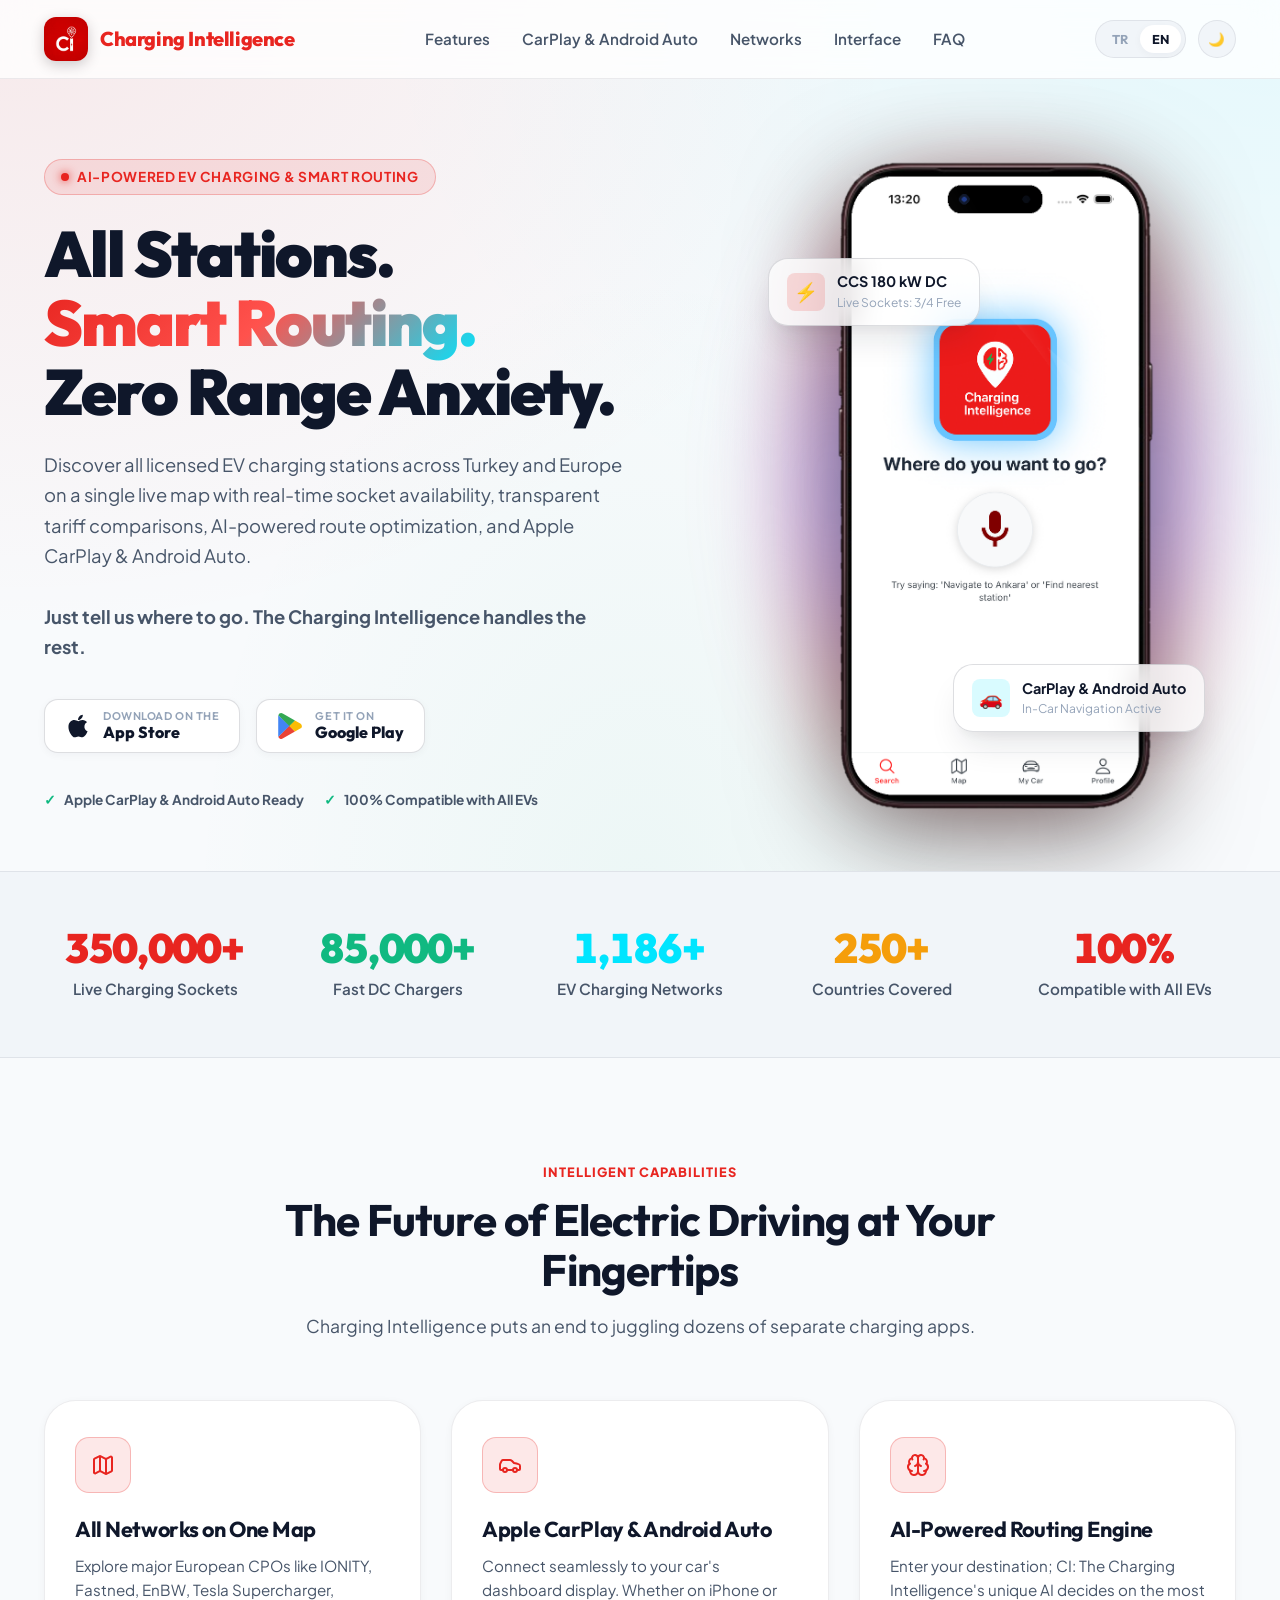
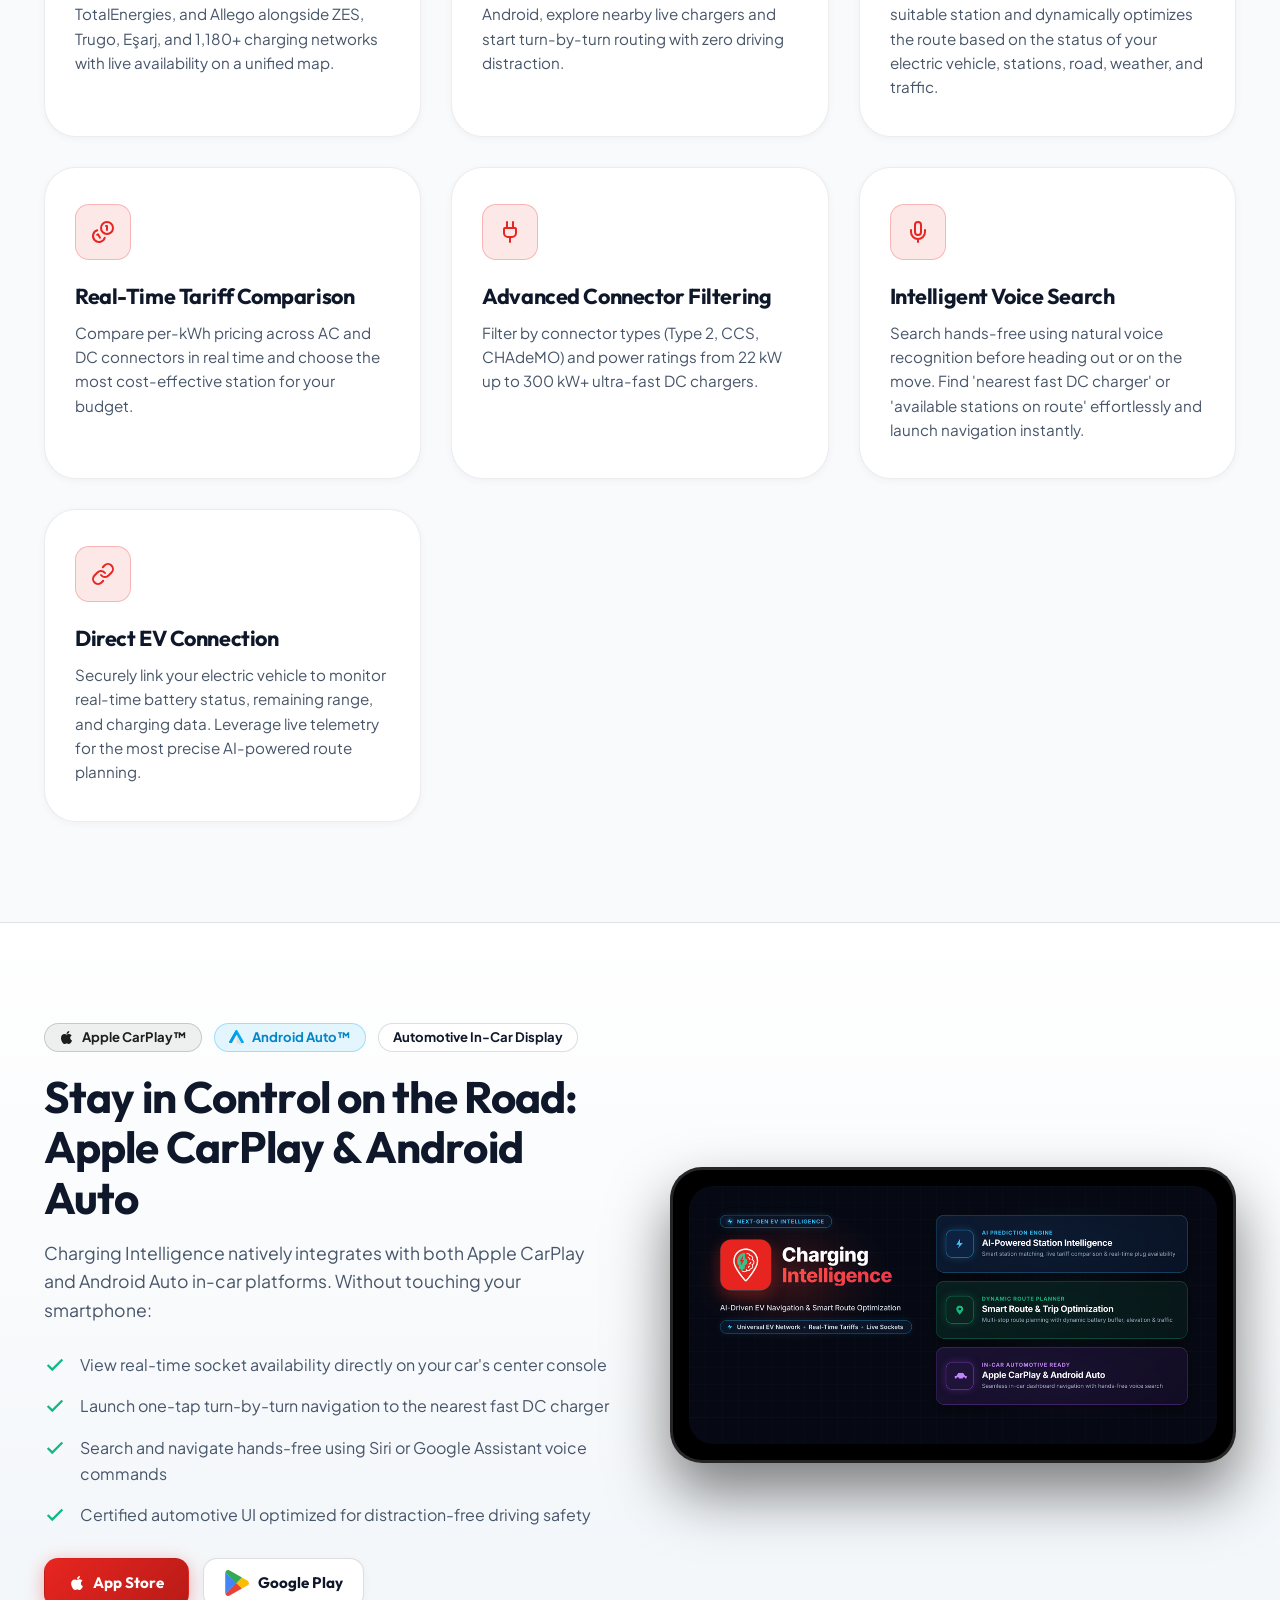
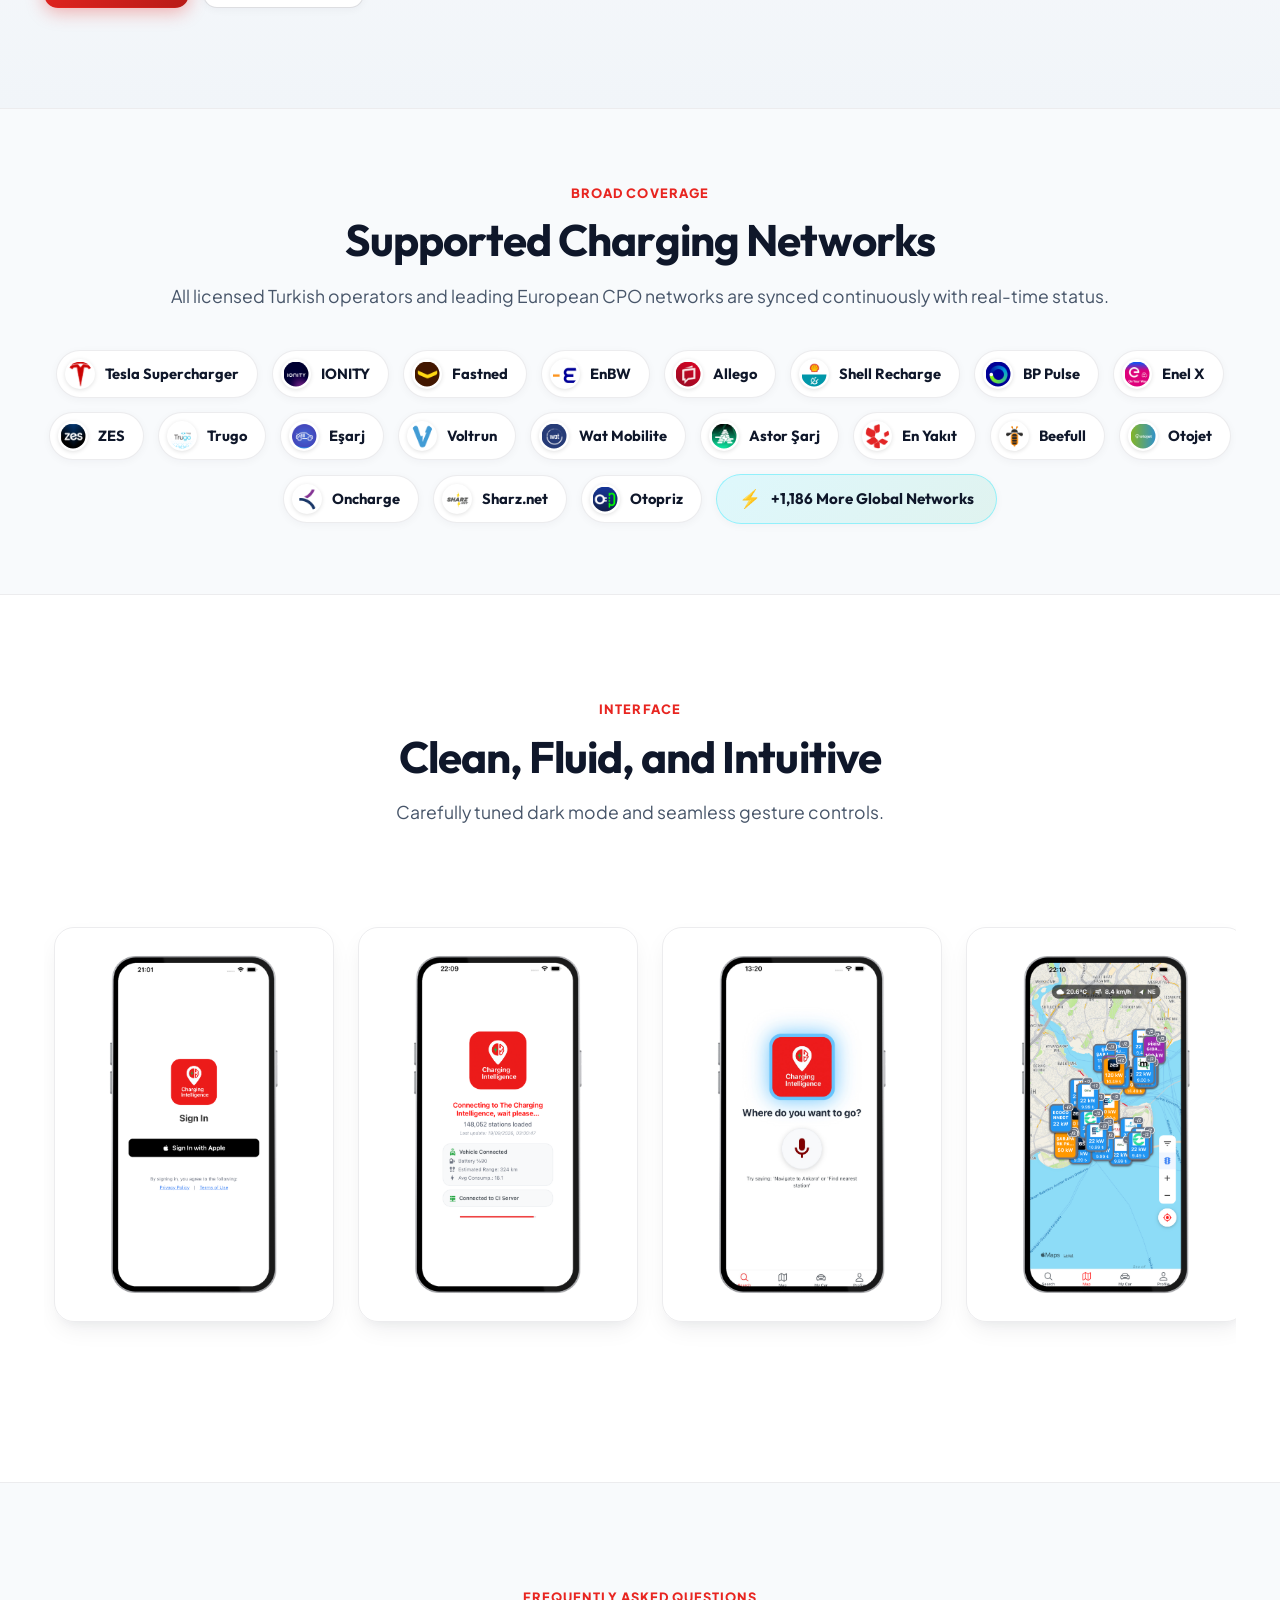
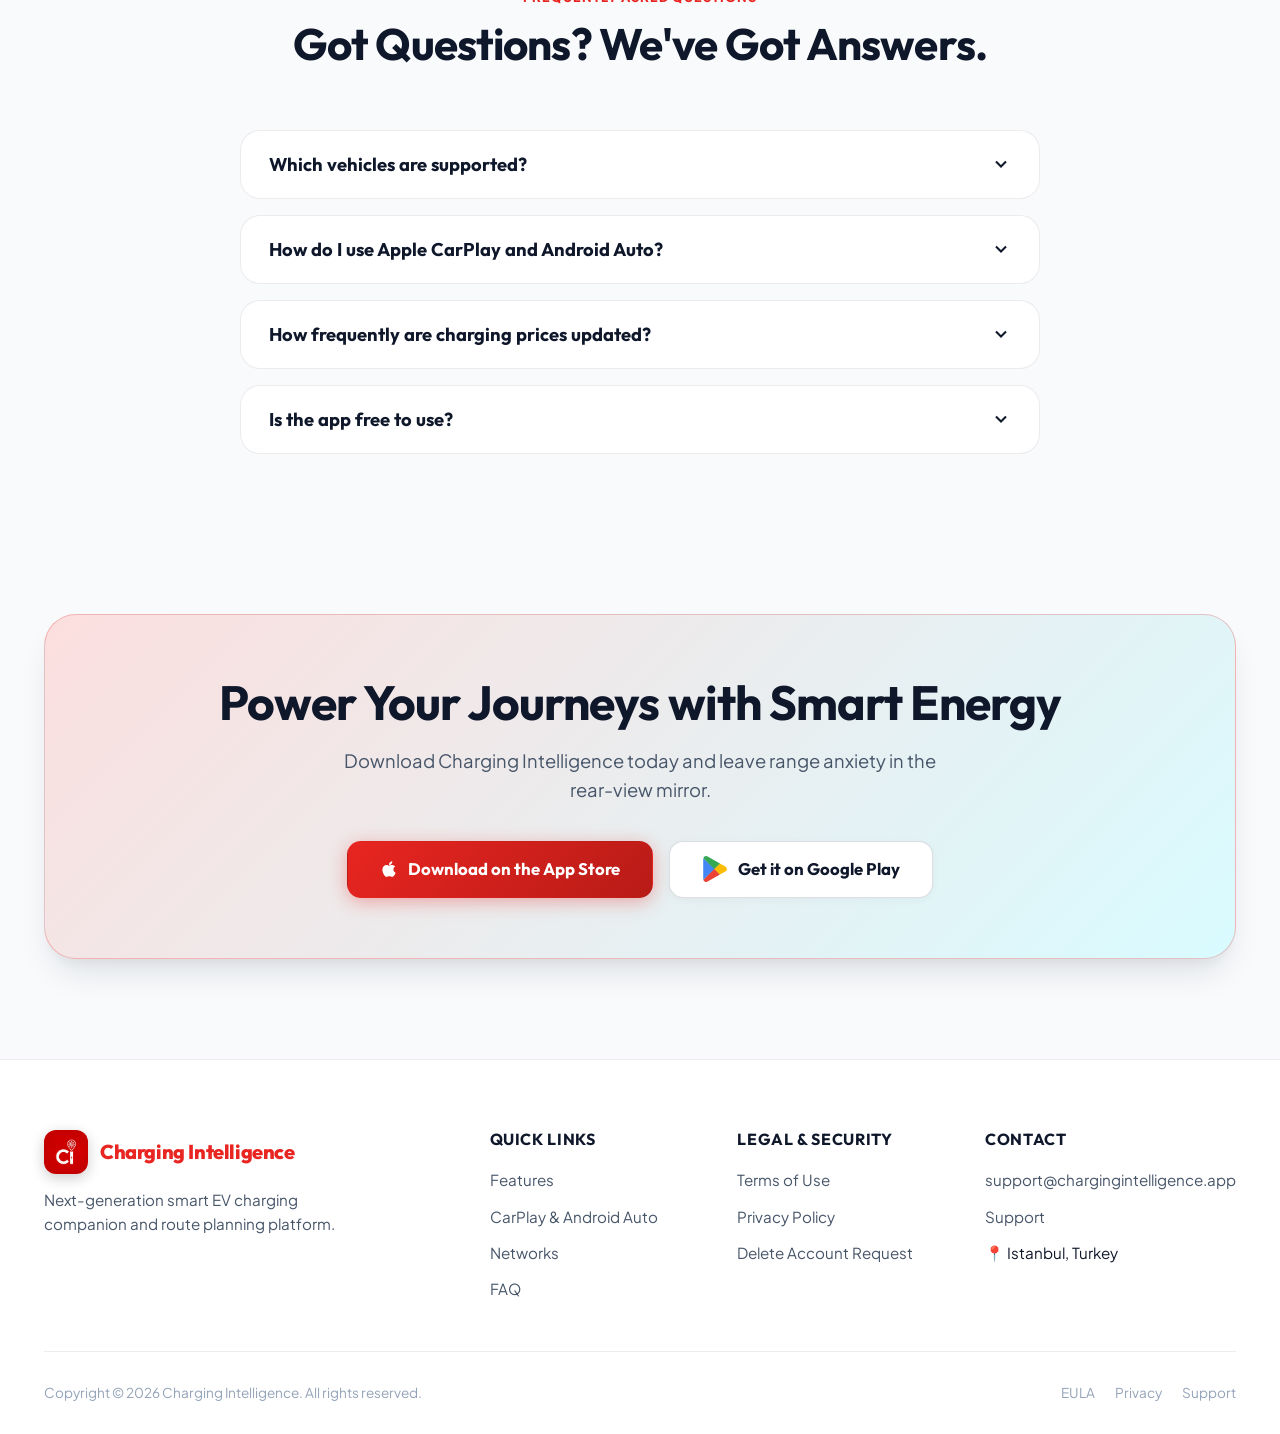
==== index.html @ 6cb55048 "feat: update hero section with new demo video and static iPhone mockup asset" ====
<!DOCTYPE html>
<html lang="en" data-theme="light">
<head>
  <meta charset="UTF-8">
  <meta name="viewport" content="width=device-width, initial-scale=1.0">
  <title>Charging Intelligence: AI-Powered EV Charging & Smart Route Planner</title>
  <meta name="description" content="Discover EV charging stations with live socket status, smart AI route planner, and seamless Apple CarPlay & Android Auto integration across Turkey and Europe!">
  <meta name="keywords" content="EV charging station, electric vehicle, route planner, apple carplay, android auto, live sockets, ccs connector, type 2, smart navigation">
  
  <!-- OpenGraph & Social Cards -->
  <meta property="og:title" content="Charging Intelligence: Smart EV Maps & Routing">
  <meta property="og:description" content="All charging stations on a single live map. Real-time socket availability, transparent tariffs, and Apple CarPlay & Android Auto support.">
  <meta property="og:image" content="assets/feature_graphic_1024x500.png">
  <meta property="og:url" content="https://chargingintelligence.app">
  <meta property="og:type" content="website">

  <!-- Favicon -->
  <link rel="icon" type="image/png" href="assets/app_icon_512x512.png">
  <link rel="apple-touch-icon" href="assets/app_icon_512x512.png">

  <!-- Stylesheet -->
  <link rel="stylesheet" href="css/style.css">
</head>
<body>

  <!-- =======================================================================
       Header & Navigation
       ======================================================================= -->
  <header class="site-header" id="site-header">
    <div class="container">
      <nav class="navbar" aria-label="Main Navigation">
        <a href="index.html" class="nav-brand" aria-label="Charging Intelligence Home">
          <img src="assets/app_icon_512x512.png" alt="Charging Intelligence Logo" class="nav-logo">
          <div class="nav-brand-text">Charging <span>Intelligence</span></div>
        </a>

        <ul class="nav-menu" id="nav-menu">
          <li><a href="#features" class="nav-link" data-i18n="nav-features">Features</a></li>
          <li><a href="#carplay" class="nav-link" data-i18n="nav-carplay">CarPlay & Android Auto</a></li>
          <li><a href="#operators" class="nav-link" data-i18n="nav-operators">Networks</a></li>
          <li><a href="#screenshots" class="nav-link" data-i18n="nav-screenshots">Interface</a></li>
          <li><a href="#faq" class="nav-link" data-i18n="nav-faq">FAQ</a></li>
        </ul>

        <div class="nav-actions">
          <!-- Language Switcher Pill -->
          <div class="ctrl-pill" aria-label="Language Selector">
            <button class="ctrl-btn lang-btn" data-lang="tr" aria-label="Türkçe">TR</button>
            <button class="ctrl-btn lang-btn active" data-lang="en" aria-label="English">EN</button>
          </div>

          <!-- Dark/Light Theme Toggle -->
          <button class="theme-toggle-btn" id="theme-toggle" aria-label="Toggle Theme">
            <span id="theme-icon">🌙</span>
          </button>

          <!-- Mobile Hamburger Toggle -->
          <button class="mobile-toggle" id="mobile-toggle" aria-label="Open Mobile Menu">
            ☰
          </button>
        </div>
      </nav>
    </div>
  </header>

  <!-- =======================================================================
       Hero Section
       ======================================================================= -->
  <section class="hero-section" id="hero">
    <div class="container">
      <div class="hero-grid">
        <div class="hero-content">
          <div class="hero-badge-wrap">
            <span class="hero-badge-dot"></span>
            <span class="hero-badge-text" data-i18n="hero-badge">AI-Powered EV Charging & Smart Routing</span>
          </div>

          <h1 class="hero-title">
            <span data-i18n="hero-title-prefix">All Stations.</span><br>
            <span class="gradient-text" data-i18n="hero-title-gradient">Smart Routing.</span><br>
            <span data-i18n="hero-title-suffix">Zero Range Anxiety.</span>
          </h1>

          <p class="hero-description" data-i18n="hero-desc">
            Discover all licensed EV charging stations across Turkey and Europe on a single live map with real-time socket availability, transparent tariff comparisons, AI-powered route optimization, and Apple CarPlay & Android Auto.<br><br><b>Just tell us where to go. The Charging Intelligence handles the rest.</b>
          </p>

          <div class="hero-cta-group">
            <a href="https://apps.apple.com/tr/app/ci-charging-intelligence/id6812791627" target="_blank" rel="noopener noreferrer" class="btn btn-store" id="cta-apple-download">
              <svg viewBox="0 0 384 512" aria-hidden="true"><path fill="currentColor" d="M318.7 268.7c-.2-36.7 16.4-64.4 50-84.8-18.8-26.9-47.2-41.7-84.7-44.6-35.5-2.8-74.3 20.7-88.5 20.7-15 0-49.4-19.7-76.4-19.7C63.3 141.2 4 184.8 4 273.5q0 39.3 14.4 81.2c12.8 36.7 59 126.7 107.2 125.2 25.2-.6 43-17.9 75.8-17.9 31.8 0 48.3 17.9 76.4 17.9 48.6-.7 90.4-82.5 102.6-119.3-65.2-30.7-61.7-90-61.7-91.9zm-56.6-164.2c27.3-32.4 24.8-61.9 24-72.5-24.1 1.4-52 16.4-67.9 34.9-17.5 19.8-27.8 44.3-25.6 71.9 26.1 2 49.9-11.4 69.5-34.3z"/></svg>
              <div class="btn-store-text">
                <small data-i18n="hero-store-apple-sub">Download on the</small>
                <strong data-i18n="hero-store-apple-main">App Store</strong>
              </div>
            </a>

            <a href="https://play.google.com" target="_blank" rel="noopener noreferrer" class="btn btn-store" id="cta-google-download">
              <svg viewBox="0 0 28.99 31.99" aria-hidden="true"><path fill="#ea4335" d="M13.54 15.28.12 29.34a3.66 3.66 0 0 0 5.33 2.16l15.1-8.6Z"/><path fill="#fbbc04" d="m27.11 12.89-6.53-3.74-7.35 6.45 7.38 7.28 6.48-3.7a3.54 3.54 0 0 0 1.5-4.79 3.62 3.62 0 0 0-1.5-1.5z"/><path fill="#4285f4" d="M.12 2.66a3.57 3.57 0 0 0-.12.92v24.84a3.57 3.57 0 0 0 .12.92L14 15.64Z"/><path fill="#34a853" d="m13.64 16 6.94-6.85L5.5.51A3.73 3.73 0 0 0 3.63 0 3.64 3.64 0 0 0 .12 2.65Z"/></svg>
              <div class="btn-store-text">
                <small data-i18n="hero-store-google-sub">Get it on</small>
                <strong data-i18n="hero-store-google-main">Google Play</strong>
              </div>
            </a>
          </div>

          <div class="hero-badges-row">
            <div class="hero-badge-item">
              <span>✓</span> <strong data-i18n="hero-carplay-ready">Apple CarPlay & Android Auto Ready</strong>
            </div>
            <div class="hero-badge-item">
              <span>✓</span> <strong data-i18n="hero-all-ev-compat">100% Compatible with All EVs</strong>
            </div>
          </div>
        </div>

        <!-- Hero Visual Mockup -->
        <div class="hero-visual">
          <div class="hero-image-wrap">
            <!-- Authentic iPhone Mockup with Live Demo Video -->
            <div class="hero-phone-container" style="background: transparent; border: none; box-shadow: none; padding: 0; overflow: visible; transition: transform 0.3s ease;">
              <img src="assets/hero_iphone_mockup.png" alt="Charging Intelligence App Mockup" style="position: relative; z-index: 2; width: 100%; height: auto; display: block; pointer-events: none; filter: drop-shadow(0 25px 50px rgba(0,0,0,0.5));">
              <video class="hero-mockup-video" autoplay loop muted playsinline style="position: absolute; top: 2%; left: 4%; width: 92%; height: 96%; z-index: 1; border-radius: 10%; object-fit: cover;" aria-label="Charging Intelligence App Demo">
                <source src="assets/demo_video.mp4" type="video/mp4">
              </video>
            </div>

            <!-- Floating Telemetry Card 1 -->
            <div class="floating-card floating-card-1" aria-hidden="true">
              <div class="card-icon-badge">⚡</div>
              <div class="card-info">
                <strong data-i18n="badge-ccs">CCS 180 kW DC</strong>
                <small data-i18n="badge-avail">Live Sockets: 3/4 Free</small>
              </div>
            </div>

            <!-- Floating Telemetry Card 2 -->
            <div class="floating-card floating-card-2" aria-hidden="true">
              <div class="card-icon-badge cyan">🚗</div>
              <div class="card-info">
                <strong data-i18n="badge-carplay">CarPlay & Android Auto</strong>
                <small data-i18n="badge-carplay-sub">In-Car Navigation Active</small>
              </div>
            </div>
          </div>
        </div>
      </div>
    </div>
  </section>

  <!-- =======================================================================
       Stats Section
       ======================================================================= -->
  <section class="stats-section" id="stats">
    <div class="container">
      <div class="stats-grid">
        <div class="stat-item">
          <div class="stat-number" id="stat-counter-sockets" data-target="350000" data-suffix="+" data-i18n="stat-stations">350,000+</div>
          <div class="stat-label" data-i18n="stat-stations-label">Live Charging Sockets</div>
        </div>
        <div class="stat-item">
          <div class="stat-number emerald" id="stat-counter-dc" data-target="85000" data-suffix="+" data-i18n="stat-dc">85,000+</div>
          <div class="stat-label" data-i18n="stat-dc-label">Fast DC Chargers</div>
        </div>
        <div class="stat-item">
          <div class="stat-number cyan" id="stat-counter-operators" data-target="1186" data-suffix="+" data-i18n="stat-operators">1,186+</div>
          <div class="stat-label" data-i18n="stat-operators-label">EV Charging Networks</div>
        </div>
        <div class="stat-item">
          <div class="stat-number amber" id="stat-counter-countries" data-target="250" data-suffix="+" data-i18n="stat-countries">250+</div>
          <div class="stat-label" data-i18n="stat-countries-label">Countries Covered</div>
        </div>
        <div class="stat-item">
          <div class="stat-number" id="stat-counter-compat" data-target="100" data-prefix-tr="%" data-suffix-en="%" data-i18n="stat-compat">100%</div>
          <div class="stat-label" data-i18n="stat-compat-label">Compatible with All EVs</div>
        </div>
      </div>
    </div>
  </section>

  <!-- =======================================================================
       Features Section
       ======================================================================= -->
  <section class="section" id="features">
    <div class="container">
      <div class="section-header">
        <span class="section-tag" data-i18n="features-tag">Intelligent Capabilities</span>
        <h2 class="section-title" data-i18n="features-title">The Future of Electric Driving at Your Fingertips</h2>
        <p class="section-desc" data-i18n="features-desc">Charging Intelligence puts an end to juggling dozens of separate charging apps.</p>
      </div>

      <div class="features-grid">
        <!-- Feature 1 -->
        <div class="feature-card">
          <div class="feature-icon-box"><svg xmlns="http://www.w3.org/2000/svg" width="24" height="24" viewBox="0 0 24 24" fill="none" stroke="currentColor" stroke-width="2" stroke-linecap="round" stroke-linejoin="round"><path d="M14.106 5.553a2 2 0 0 0 1.788 0l3.659-1.83A1 1 0 0 1 21 4.619v12.764a1 1 0 0 1-.553.894l-4.553 2.277a2 2 0 0 1-1.788 0l-4.212-2.106a2 2 0 0 0-1.788 0l-3.659 1.83A1 1 0 0 1 3 19.381V6.618a1 1 0 0 1 .553-.894l4.553-2.277a2 2 0 0 1 1.788 0z" /><path d="M15 5.764v15" /><path d="M9 3.236v15" /></svg></div>
          <h3 class="feature-title" data-i18n="feat-1-title">All Networks on One Map</h3>
          <p class="feature-text" data-i18n="feat-1-desc">Explore major European CPOs like IONITY, Fastned, EnBW, Tesla Supercharger, TotalEnergies, and Allego alongside ZES, Trugo, Eşarj, and 1,180+ charging networks with live availability on a unified map.</p>
        </div>

        <!-- Feature 2 -->
        <div class="feature-card">
          <div class="feature-icon-box"><svg xmlns="http://www.w3.org/2000/svg" width="24" height="24" viewBox="0 0 24 24" fill="none" stroke="currentColor" stroke-width="2" stroke-linecap="round" stroke-linejoin="round"><path d="M19 17h2c.6 0 1-.4 1-1v-3c0-.9-.7-1.7-1.5-1.9C18.7 10.6 16 10 16 10s-1.3-1.4-2.2-2.3c-.5-.4-1.1-.7-1.8-.7H5c-.6 0-1.1.4-1.4.9l-1.4 2.9A3.7 3.7 0 0 0 2 12v4c0 .6.4 1 1 1h2" /><circle cx="7" cy="17" r="2" /><path d="M9 17h6" /><circle cx="17" cy="17" r="2" /></svg></div>
          <h3 class="feature-title" data-i18n="feat-2-title">Apple CarPlay & Android Auto</h3>
          <p class="feature-text" data-i18n="feat-2-desc">Connect directly to your vehicle's dashboard. Find nearby free chargers and start turn-by-turn navigation with a single tap whether you're using iPhone or Android.</p>
        </div>

        <!-- Feature 3 -->
        <div class="feature-card">
          <div class="feature-icon-box"><svg xmlns="http://www.w3.org/2000/svg" width="24" height="24" viewBox="0 0 24 24" fill="none" stroke="currentColor" stroke-width="2" stroke-linecap="round" stroke-linejoin="round"><path d="M12 18V5" /><path d="M15 13a4.17 4.17 0 0 1-3-4 4.17 4.17 0 0 1-3 4" /><path d="M17.598 6.5A3 3 0 1 0 12 5a3 3 0 1 0-5.598 1.5" /><path d="M17.997 5.125a4 4 0 0 1 2.526 5.77" /><path d="M18 18a4 4 0 0 0 2-7.464" /><path d="M19.967 17.483A4 4 0 1 1 12 18a4 4 0 1 1-7.967-.517" /><path d="M6 18a4 4 0 0 1-2-7.464" /><path d="M6.003 5.125a4 4 0 0 0-2.526 5.77" /></svg></div>
          <h3 class="feature-title" data-i18n="feat-3-title">AI-Powered Routing Engine</h3>
          <p class="feature-text" data-i18n="feat-3-desc">Enter your destination; CI: The Charging Intelligence's unique AI decides on the most suitable station and dynamically optimizes the route based on the status of your electric vehicle, stations, road, weather, and traffic.</p>
        </div>

        <!-- Feature 4 -->
        <div class="feature-card">
          <div class="feature-icon-box"><svg xmlns="http://www.w3.org/2000/svg" width="24" height="24" viewBox="0 0 24 24" fill="none" stroke="currentColor" stroke-width="2" stroke-linecap="round" stroke-linejoin="round"><path d="M13.744 17.736a6 6 0 1 1-7.48-7.48" /><path d="M15 6h1v4" /><path d="m6.134 14.768.866-.5 2 3.464" /><circle cx="16" cy="8" r="6" /></svg></div>
          <h3 class="feature-title" data-i18n="feat-4-title">Real-Time Tariff Comparison</h3>
          <p class="feature-text" data-i18n="feat-4-desc">Compare per-kWh pricing across AC and DC connectors in real time and choose the most cost-effective station for your budget.</p>
        </div>

        <!-- Feature 5 -->
        <div class="feature-card">
          <div class="feature-icon-box"><svg xmlns="http://www.w3.org/2000/svg" width="24" height="24" viewBox="0 0 24 24" fill="none" stroke="currentColor" stroke-width="2" stroke-linecap="round" stroke-linejoin="round"><path d="M12 22v-5" /><path d="M15 8V2" /><path d="M17 8a1 1 0 0 1 1 1v4a4 4 0 0 1-4 4h-4a4 4 0 0 1-4-4V9a1 1 0 0 1 1-1z" /><path d="M9 8V2" /></svg></div>
          <h3 class="feature-title" data-i18n="feat-5-title">Advanced Connector Filtering</h3>
          <p class="feature-text" data-i18n="feat-5-desc">Filter by connector types (Type 2, CCS, CHAdeMO) and power ratings from 22 kW up to 300 kW+ ultra-fast DC chargers.</p>
        </div>

        <!-- Feature 6 -->
        <div class="feature-card">
          <div class="feature-icon-box"><svg xmlns="http://www.w3.org/2000/svg" width="24" height="24" viewBox="0 0 24 24" fill="none" stroke="currentColor" stroke-width="2" stroke-linecap="round" stroke-linejoin="round"><path d="M12 19v3" /><path d="M19 10v2a7 7 0 0 1-14 0v-2" /><rect x="9" y="2" width="6" height="13" rx="3" /></svg></div>
          <h3 class="feature-title" data-i18n="feat-6-title">Intelligent Voice Search</h3>
          <p class="feature-text" data-i18n="feat-6-desc">Search hands-free using natural voice recognition before heading out or on the move. Find 'nearest fast DC charger' or 'available stations on route' effortlessly and launch navigation instantly.</p>
        </div>

        <!-- Feature 7 -->
        <div class="feature-card">
          <div class="feature-icon-box"><svg xmlns="http://www.w3.org/2000/svg" width="24" height="24" viewBox="0 0 24 24" fill="none" stroke="currentColor" stroke-width="2" stroke-linecap="round" stroke-linejoin="round"><path d="M10 13a5 5 0 0 0 7.54.54l3-3a5 5 0 0 0-7.07-7.07l-1.72 1.71" /><path d="M14 11a5 5 0 0 0-7.54-.54l-3 3a5 5 0 0 0 7.07 7.07l1.71-1.71" /></svg></div>
          <h3 class="feature-title" data-i18n="feat-7-title">Direct EV Connection</h3>
          <p class="feature-text" data-i18n="feat-7-desc">Securely link your electric vehicle to monitor real-time battery status, remaining range, and charging data. Leverage live telemetry for the most precise AI-powered route planning.</p>
        </div>
      </div>
    </div>
  </section>

  <!-- =======================================================================
       In-Car Systems: Apple CarPlay & Android Auto Section
       ======================================================================= -->
  <section class="section carplay-section" id="carplay">
    <div class="container">
      <div class="carplay-grid">
        <div class="carplay-content">
          <div class="carplay-badges">
            <span class="pill-badge highlight-apple">
              <svg viewBox="0 0 384 512" width="15" height="15" fill="currentColor" aria-hidden="true"><path d="M318.7 268.7c-.2-36.7 16.4-64.4 50-84.8-18.8-26.9-47.2-41.7-84.7-44.6-35.5-2.8-74.3 20.7-88.5 20.7-15 0-49.4-19.7-76.4-19.7C63.3 141.2 4 184.8 4 273.5q0 39.3 14.4 81.2c12.8 36.7 59 126.7 107.2 125.2 25.2-.6 43-17.9 75.8-17.9 31.8 0 48.3 17.9 76.4 17.9 48.6-.7 90.4-82.5 102.6-119.3-65.2-30.7-61.7-90-61.7-91.9zm-56.6-164.2c27.3-32.4 24.8-61.9 24-72.5-24.1 1.4-52 16.4-67.9 34.9-17.5 19.8-27.8 44.3-25.6 71.9 26.1 2 49.9-11.4 69.5-34.3z"/></svg>
              <span>Apple CarPlay™</span>
            </span>
            <span class="pill-badge highlight-android">
              <svg viewBox="0 0 2751 2814" width="15" height="15" aria-hidden="true"><path fill="#03A9F4" fill-rule="evenodd" d="M187.6 2438.4C84 2438.4 0 2354.4 0 2250.8c0-34.1 9.1-66.1 25.1-93.6L1213 94c32.2-56.1 92.9-94 162.4-94s130.2 37.9 162.5 94l1188 2063.2c16 27.5 25.1 59.5 25.1 93.6c0 103.6-84 187.6-187.6 187.6H187.6z"/><path fill="#039BE5" fill-rule="evenodd" d="M1212.9 94L25.1 2157.1c-16 27.5-25.1 59.5-25.1 93.6c0 103.6 84 187.6 187.6 187.6h1188V0c-69.5 0-130.2 37.9-162.5 94z"/><path fill="#F1F1F1" fill-rule="evenodd" d="M1375.4 875.3L2438.2 2751l-62.6 62.6-1000.4-375.1-1000.2 375-62.6-62.6L1375.4 875.3z"/><path fill="#E1E1E1" fill-rule="evenodd" d="M1375.4 875.3L2438.2 2751l-62.6 62.6-1000.4-375.1"/></svg>
              <span>Android Auto™</span>
            </span>
            <span class="pill-badge" data-i18n="carplay-tag">Certified In-Car Experience</span>
          </div>

          <h2 class="section-title" data-i18n="carplay-title">Stay in Control on the Road: Apple CarPlay & Android Auto</h2>
          <p class="section-desc" data-i18n="carplay-desc">Charging Intelligence is fully integrated with Apple CarPlay and Android Auto in-car platforms. Without taking your eyes off the road or touching your phone:</p>

          <ul class="carplay-list">
            <li>
              <svg viewBox="0 0 24 24" fill="none" stroke="currentColor" stroke-width="2.5"><polyline points="20 6 9 17 4 12"></polyline></svg>
              <span data-i18n="cp-item-1">View real-time socket availability directly on your car screen</span>
            </li>
            <li>
              <svg viewBox="0 0 24 24" fill="none" stroke="currentColor" stroke-width="2.5"><polyline points="20 6 9 17 4 12"></polyline></svg>
              <span data-i18n="cp-item-2">Launch one-tap turn-by-turn navigation to the nearest fast DC charger</span>
            </li>
            <li>
              <svg viewBox="0 0 24 24" fill="none" stroke="currentColor" stroke-width="2.5"><polyline points="20 6 9 17 4 12"></polyline></svg>
              <span data-i18n="cp-item-3">Hands-free voice control with Siri & Google Assistant</span>
            </li>
            <li>
              <svg viewBox="0 0 24 24" fill="none" stroke="currentColor" stroke-width="2.5"><polyline points="20 6 9 17 4 12"></polyline></svg>
              <span data-i18n="cp-item-4">Safe automotive interface certified for distraction-free driving</span>
            </li>
          </ul>

          <div style="margin-top: 30px; display: flex; gap: 14px; flex-wrap: wrap;">
            <a href="https://apps.apple.com/tr/app/ci-charging-intelligence/id6812791627" target="_blank" rel="noopener noreferrer" class="btn btn-primary" style="display: inline-flex; align-items: center; gap: 8px;">
              <svg viewBox="0 0 384 512" width="16" height="16" fill="currentColor" aria-hidden="true"><path d="M318.7 268.7c-.2-36.7 16.4-64.4 50-84.8-18.8-26.9-47.2-41.7-84.7-44.6-35.5-2.8-74.3 20.7-88.5 20.7-15 0-49.4-19.7-76.4-19.7C63.3 141.2 4 184.8 4 273.5q0 39.3 14.4 81.2c12.8 36.7 59 126.7 107.2 125.2 25.2-.6 43-17.9 75.8-17.9 31.8 0 48.3 17.9 76.4 17.9 48.6-.7 90.4-82.5 102.6-119.3-65.2-30.7-61.7-90-61.7-91.9zm-56.6-164.2c27.3-32.4 24.8-61.9 24-72.5-24.1 1.4-52 16.4-67.9 34.9-17.5 19.8-27.8 44.3-25.6 71.9 26.1 2 49.9-11.4 69.5-34.3z"/></svg>
              <span>App Store</span>
            </a>
            <a href="https://play.google.com" target="_blank" rel="noopener noreferrer" class="btn btn-store" style="display: inline-flex; align-items: center; gap: 8px;">
              <svg viewBox="0 0 28.99 31.99" width="16" height="16" aria-hidden="true"><path fill="#ea4335" d="M13.54 15.28.12 29.34a3.66 3.66 0 0 0 5.33 2.16l15.1-8.6Z"/><path fill="#fbbc04" d="m27.11 12.89-6.53-3.74-7.35 6.45 7.38 7.28 6.48-3.7a3.54 3.54 0 0 0 1.5-4.79 3.62 3.62 0 0 0-1.5-1.5z"/><path fill="#4285f4" d="M.12 2.66a3.57 3.57 0 0 0-.12.92v24.84a3.57 3.57 0 0 0 .12.92L14 15.64Z"/><path fill="#34a853" d="m13.64 16 6.94-6.85L5.5.51A3.73 3.73 0 0 0 3.63 0 3.64 3.64 0 0 0 .12 2.65Z"/></svg>
              <span>Google Play</span>
            </a>
          </div>
        </div>

        <div class="carplay-visual">
          <div class="carplay-visual-box">
            <img src="assets/feature_graphic_1024x500.png" alt="Apple CarPlay and Android Auto EV Dashboard Experience" loading="lazy">
          </div>
        </div>
      </div>
    </div>
  </section>

  <!-- =======================================================================
       Operators Strip Section
       ======================================================================= -->
  <section class="section" id="operators" style="padding: 70px 0;">
    <div class="container" style="text-align: center;">
      <span class="section-tag" data-i18n="operators-tag">Broad Coverage</span>
      <h2 class="section-title" data-i18n="operators-title">Supported Charging Networks</h2>
      <p class="section-desc" data-i18n="operators-desc">All licensed operators are synced continuously with real-time status.</p>

      <div class="operators-strip">
        <div class="operator-badge">
          <img class="cpo-logo-img" src="assets/cpo_logos/teslasupercharger.png" alt="Tesla Supercharger" loading="lazy">
          <span>Tesla Supercharger</span>
        </div>
        <div class="operator-badge">
          <img class="cpo-logo-img" src="assets/cpo_logos/ionity.png" alt="IONITY" loading="lazy">
          <span>IONITY</span>
        </div>
        <div class="operator-badge">
          <img class="cpo-logo-img" src="assets/cpo_logos/fastned.png" alt="Fastned" loading="lazy">
          <span>Fastned</span>
        </div>
        <div class="operator-badge">
          <img class="cpo-logo-img" src="assets/cpo_logos/enbw.png" alt="EnBW" loading="lazy">
          <span>EnBW</span>
        </div>
        <div class="operator-badge">
          <img class="cpo-logo-img" src="assets/cpo_logos/allego.png" alt="Allego" loading="lazy">
          <span>Allego</span>
        </div>
        <div class="operator-badge">
          <img class="cpo-logo-img" src="assets/cpo_logos/shellrecharge.png" alt="Shell Recharge" loading="lazy">
          <span>Shell Recharge</span>
        </div>
        <div class="operator-badge">
          <img class="cpo-logo-img" src="assets/cpo_logos/bppulse.png" alt="BP Pulse" loading="lazy">
          <span>BP Pulse</span>
        </div>
        <div class="operator-badge">
          <img class="cpo-logo-img" src="assets/cpo_logos/enelx.png" alt="Enel X" loading="lazy">
          <span>Enel X</span>
        </div>
        <div class="operator-badge">
          <img class="cpo-logo-img" src="assets/cpo_logos/zes.png" alt="ZES" loading="lazy">
          <span>ZES</span>
        </div>
        <div class="operator-badge">
          <img class="cpo-logo-img" src="assets/cpo_logos/trugo.png" alt="Trugo" loading="lazy">
          <span>Trugo</span>
        </div>
        <div class="operator-badge">
          <img class="cpo-logo-img" src="assets/cpo_logos/esarj.png" alt="Eşarj" loading="lazy">
          <span>Eşarj</span>
        </div>
        <div class="operator-badge">
          <img class="cpo-logo-img" src="assets/cpo_logos/voltrun.png" alt="Voltrun" loading="lazy">
          <span>Voltrun</span>
        </div>
        <div class="operator-badge">
          <img class="cpo-logo-img" src="assets/cpo_logos/watmobilite.png" alt="Wat Mobilite" loading="lazy">
          <span>Wat Mobilite</span>
        </div>
        <div class="operator-badge">
          <img class="cpo-logo-img" src="assets/cpo_logos/astor.png" alt="Astor Şarj" loading="lazy">
          <span>Astor Şarj</span>
        </div>
        <div class="operator-badge">
          <img class="cpo-logo-img" src="assets/cpo_logos/enyakit.png" alt="En Yakıt" loading="lazy">
          <span>En Yakıt</span>
        </div>
        <div class="operator-badge">
          <img class="cpo-logo-img" src="assets/cpo_logos/beefull.png" alt="Beefull" loading="lazy">
          <span>Beefull</span>
        </div>
        <div class="operator-badge">
          <img class="cpo-logo-img" src="assets/cpo_logos/otojet.png" alt="Otojet" loading="lazy">
          <span>Otojet</span>
        </div>
        <div class="operator-badge">
          <img class="cpo-logo-img" src="assets/cpo_logos/oncharge.png" alt="Oncharge" loading="lazy">
          <span>Oncharge</span>
        </div>
        <div class="operator-badge">
          <img class="cpo-logo-img" src="assets/cpo_logos/sharz.png" alt="Sharz.net" loading="lazy">
          <span>Sharz.net</span>
        </div>
        <div class="operator-badge">
          <img class="cpo-logo-img" src="assets/cpo_logos/otopriz.png" alt="Otopriz" loading="lazy">
          <span>Otopriz</span>
        </div>
        <div class="operator-badge more-badge">
          <span style="font-size: 1.1rem;">⚡</span>
          <span data-i18n="operators-more">+1,180 More Global Networks</span>
        </div>
      </div>
    </div>
  </section>

  <!-- =======================================================================
       Screenshots Gallery Section
       ======================================================================= -->
  <section class="section" id="screenshots" style="background: var(--bg-surface); border-top: 1px solid var(--border-light); border-bottom: 1px solid var(--border-light);">
    <div class="container">
      <div class="section-header">
        <span class="section-tag" data-i18n="screenshots-tag">Interface</span>
        <h2 class="section-title" data-i18n="screenshots-title">Clean, Fluid, and Intuitive</h2>
        <p class="section-desc" data-i18n="screenshots-desc">Carefully tuned dark mode and seamless gesture controls.</p>
      </div>

      <div class="screenshots-slider-wrap">
        <div class="screenshots-track" id="screenshots-track">
          <div class="screenshot-slide" role="button" tabindex="0" data-gallery-index="0"><img src="assets/screenshots/OTP Screen.png" alt="OTP Screen" loading="lazy"></div>
          <div class="screenshot-slide" role="button" tabindex="0" data-gallery-index="1"><img src="assets/screenshots/Connenting Screen.png" alt="Connecting Screen" loading="lazy"></div>
          <div class="screenshot-slide" role="button" tabindex="0" data-gallery-index="2"><img src="assets/screenshots/Search Screenshots.png" alt="Search Screenshots" loading="lazy"></div>
          <div class="screenshot-slide" role="button" tabindex="0" data-gallery-index="3"><img src="assets/screenshots/Map Screen.png" alt="Map Screen" loading="lazy"></div>
          <div class="screenshot-slide" role="button" tabindex="0" data-gallery-index="4"><img src="assets/screenshots/Map EU Screen.png" alt="Map EU Screen" loading="lazy"></div>
          <div class="screenshot-slide" role="button" tabindex="0" data-gallery-index="5"><img src="assets/screenshots/Connect EV Screen.png" alt="Connect EV Screen" loading="lazy"></div>
          <div class="screenshot-slide" role="button" tabindex="0" data-gallery-index="6"><img src="assets/screenshots/My Vehicle Screen .png" alt="My Vehicle Screen" loading="lazy"></div>
          <div class="screenshot-slide" role="button" tabindex="0" data-gallery-index="7"><img src="assets/screenshots/Profile screen.png" alt="Profile Screen" loading="lazy"></div>
        </div>
      </div>
    </div>
  </section>

  <!-- =======================================================================
       FAQ Section
       ======================================================================= -->
  <section class="section" id="faq">
    <div class="container">
      <div class="section-header">
        <span class="section-tag" data-i18n="faq-tag">Frequently Asked Questions</span>
        <h2 class="section-title" data-i18n="faq-title">Got Questions? We've Got Answers.</h2>
      </div>

      <div class="faq-list">
        <div class="faq-item">
          <button class="faq-question" type="button">
            <span data-i18n="faq-q1">Which vehicles are supported?</span>
            <svg class="faq-chevron" viewBox="0 0 24 24" fill="none" stroke="currentColor" stroke-width="2.5"><polyline points="6 9 12 15 18 9"></polyline></svg>
          </button>
          <div class="faq-answer">
            <p data-i18n="faq-a1">Charging Intelligence supports all EVs and plug-in hybrids including Tesla, Togg, BMW, Mercedes-Benz, Renault, Hyundai, Porsche, MG, BYD, Volvo, Audi, and more.</p>
          </div>
        </div>

        <div class="faq-item">
          <button class="faq-question" type="button">
            <span data-i18n="faq-q2">How do I use Apple CarPlay & Android Auto?</span>
            <svg class="faq-chevron" viewBox="0 0 24 24" fill="none" stroke="currentColor" stroke-width="2.5"><polyline points="6 9 12 15 18 9"></polyline></svg>
          </button>
          <div class="faq-answer">
            <p data-i18n="faq-a2">Simply connect your smartphone (iPhone or Android) to your vehicle display via USB cable or wireless projection. Charging Intelligence will automatically launch on your in-car dashboard.</p>
          </div>
        </div>

        <div class="faq-item">
          <button class="faq-question" type="button">
            <span data-i18n="faq-q3">How frequently are charging prices updated?</span>
            <svg class="faq-chevron" viewBox="0 0 24 24" fill="none" stroke="currentColor" stroke-width="2.5"><polyline points="6 9 12 15 18 9"></polyline></svg>
          </button>
          <div class="faq-answer">
            <p data-i18n="faq-a3">Official tariff announcements from licensed operators are synchronized continuously and reflected on the map in real time.</p>
          </div>
        </div>

        <div class="faq-item">
          <button class="faq-question" type="button">
            <span data-i18n="faq-q4">Is the app free to use?</span>
            <svg class="faq-chevron" viewBox="0 0 24 24" fill="none" stroke="currentColor" stroke-width="2.5"><polyline points="6 9 12 15 18 9"></polyline></svg>
          </button>
          <div class="faq-answer">
            <p data-i18n="faq-a4">Yes! Charging Intelligence can be downloaded for free from the App Store and Google Play, with full access to live maps and essential station discovery.</p>
          </div>
        </div>
      </div>
    </div>
  </section>

  <!-- =======================================================================
       Call to Action Banner
       ======================================================================= -->
  <div class="container">
    <div class="cta-banner">
      <h2 data-i18n="cta-title">Power Your Journeys with Smart Energy</h2>
      <p data-i18n="cta-desc">Download Charging Intelligence today and leave range anxiety in the rear-view mirror.</p>

      <div class="cta-store-buttons">
        <a href="https://apps.apple.com/tr/app/ci-charging-intelligence/id6812791627" target="_blank" rel="noopener noreferrer" class="btn btn-primary" id="cta-apple-bottom" style="padding: 14px 32px; font-size: 1.05rem; display: inline-flex; align-items: center; gap: 10px;">
          <svg viewBox="0 0 384 512" width="18" height="18" fill="currentColor" aria-hidden="true"><path d="M318.7 268.7c-.2-36.7 16.4-64.4 50-84.8-18.8-26.9-47.2-41.7-84.7-44.6-35.5-2.8-74.3 20.7-88.5 20.7-15 0-49.4-19.7-76.4-19.7C63.3 141.2 4 184.8 4 273.5q0 39.3 14.4 81.2c12.8 36.7 59 126.7 107.2 125.2 25.2-.6 43-17.9 75.8-17.9 31.8 0 48.3 17.9 76.4 17.9 48.6-.7 90.4-82.5 102.6-119.3-65.2-30.7-61.7-90-61.7-91.9zm-56.6-164.2c27.3-32.4 24.8-61.9 24-72.5-24.1 1.4-52 16.4-67.9 34.9-17.5 19.8-27.8 44.3-25.6 71.9 26.1 2 49.9-11.4 69.5-34.3z"/></svg>
          <span data-i18n="cta-btn-apple">Download on the App Store</span>
        </a>
        <a href="https://play.google.com" target="_blank" rel="noopener noreferrer" class="btn btn-store" id="cta-google-bottom" style="padding: 14px 32px; font-size: 1.05rem; display: inline-flex; align-items: center; gap: 10px;">
          <svg viewBox="0 0 28.99 31.99" width="18" height="18" aria-hidden="true"><path fill="#ea4335" d="M13.54 15.28.12 29.34a3.66 3.66 0 0 0 5.33 2.16l15.1-8.6Z"/><path fill="#fbbc04" d="m27.11 12.89-6.53-3.74-7.35 6.45 7.38 7.28 6.48-3.7a3.54 3.54 0 0 0 1.5-4.79 3.62 3.62 0 0 0-1.5-1.5z"/><path fill="#4285f4" d="M.12 2.66a3.57 3.57 0 0 0-.12.92v24.84a3.57 3.57 0 0 0 .12.92L14 15.64Z"/><path fill="#34a853" d="m13.64 16 6.94-6.85L5.5.51A3.73 3.73 0 0 0 3.63 0 3.64 3.64 0 0 0 .12 2.65Z"/></svg>
          <span data-i18n="cta-btn-google">Get it on Google Play</span>
        </a>
      </div>
    </div>
  </div>

  <!-- =======================================================================
       Footer
       ======================================================================= -->
  <footer class="site-footer">
    <div class="container">
      <div class="footer-grid">
        <div class="footer-brand">
          <div class="nav-brand">
            <img src="assets/app_icon_512x512.png" alt="Charging Intelligence Logo" class="nav-logo">
            <div class="nav-brand-text">Charging <span>Intelligence</span></div>
          </div>
          <p data-i18n="footer-brand-desc">Next-generation smart EV charging companion and route planning platform.</p>
        </div>

        <div class="footer-col">
          <h4 data-i18n="footer-col-quick">Quick Links</h4>
          <ul class="footer-links">
            <li><a href="#features" data-i18n="nav-features">Features</a></li>
            <li><a href="#carplay" data-i18n="nav-carplay">CarPlay & Android Auto</a></li>
            <li><a href="#operators" data-i18n="nav-operators">Networks</a></li>
            <li><a href="#faq" data-i18n="nav-faq">FAQ</a></li>
          </ul>
        </div>

        <div class="footer-col">
          <h4 data-i18n="footer-col-legal">Legal & Security</h4>
          <ul class="footer-links">
            <li><a href="terms-of-use.html" data-i18n="nav-terms">Terms of Use (EULA)</a></li>
            <li><a href="privacy.html" data-i18n="nav-privacy">Privacy Policy</a></li>
            <li><a href="support.html#delete-account" data-i18n="footer-delete-account">Delete Account Request</a></li>
          </ul>
        </div>

        <div class="footer-col">
          <h4 data-i18n="footer-col-contact">Contact & Support</h4>
          <ul class="footer-links">
            <li><a href="mailto:support@chargingintelligence.app">support@chargingintelligence.app</a></li>
            <li><a href="support.html" data-i18n="nav-support">Support Center</a></li>
            <li><span>📍 Istanbul, Turkey</span></li>
          </ul>
        </div>
      </div>

      <div class="footer-bottom">
        <div>Copyright © 2026 Charging Intelligence. <span data-i18n="footer-rights">All rights reserved.</span></div>
        <div class="footer-legal-links">
          <a href="terms-of-use.html">EULA</a>
          <a href="privacy.html">Privacy</a>
          <a href="support.html">Support</a>
        </div>
      </div>
    </div>
  </footer>

  <!-- =======================================================================
       Screenshot Gallery Lightbox Dialog
       ======================================================================= -->
  <dialog id="gallery-dialog" class="gallery-dialog" closedby="any" aria-label="Screenshot Gallery Lightbox">
    <div class="gallery-dialog-wrapper" id="gallery-wrapper">
      <button type="button" class="gallery-close-btn" id="gallery-close-btn" aria-label="Close Gallery">
        <svg viewBox="0 0 24 24" width="22" height="22" fill="none" stroke="currentColor" stroke-width="2.5"><line x1="18" y1="6" x2="6" y2="18"></line><line x1="6" y1="6" x2="18" y2="18"></line></svg>
      </button>

      <button type="button" class="gallery-nav-btn prev" id="gallery-prev-btn" aria-label="Previous image">
        <svg viewBox="0 0 24 24" width="28" height="28" fill="none" stroke="currentColor" stroke-width="2.5"><polyline points="15 18 9 12 15 6"></polyline></svg>
      </button>

      <div class="gallery-main-view" id="gallery-main-view">
        <img id="gallery-active-img" src="" alt="Active Screenshot" class="gallery-active-img">
        <div class="gallery-caption-bar">
          <span id="gallery-caption-text" class="gallery-caption-text"></span>
          <span id="gallery-counter" class="gallery-counter">1 / 7</span>
        </div>
      </div>

      <button type="button" class="gallery-nav-btn next" id="gallery-next-btn" aria-label="Next image">
        <svg viewBox="0 0 24 24" width="28" height="28" fill="none" stroke="currentColor" stroke-width="2.5"><polyline points="9 18 15 12 9 6"></polyline></svg>
      </button>
    </div>
  </dialog>

  <!-- Scripts -->
  <script src="js/stats-data.js"></script>
  <script src="js/main.js"></script>
</body>
</html>
---- css/style.css ----
/* ==========================================================================
   Charging Intelligence - Modern Design System
   Light / Dark Mode, Glassmorphism, Responsive Grid, Micro-animations
   ========================================================================== */

@import url('https://fonts.googleapis.com/css2?family=Outfit:wght@300;400;500;600;700;800;900&family=Plus+Jakarta+Sans:wght@400;500;600;700&display=swap');

:root {
  /* Brand Accent Colors */
  --brand-primary: #e82520;
  --brand-primary-glow: rgba(232, 37, 32, 0.35);
  --brand-cyan: #00e5ff;
  --brand-cyan-glow: rgba(0, 229, 255, 0.3);
  --brand-emerald: #10b981;
  --brand-amber: #f59e0b;

  /* Font Families */
  --font-display: 'Outfit', -apple-system, BlinkMacSystemFont, sans-serif;
  --font-body: 'Plus Jakarta Sans', -apple-system, BlinkMacSystemFont, sans-serif;

  /* Transitions */
  --transition-fast: 0.18s cubic-bezier(0.4, 0, 0.2, 1);
  --transition-normal: 0.28s cubic-bezier(0.4, 0, 0.2, 1);
  --transition-slow: 0.45s cubic-bezier(0.4, 0, 0.2, 1);

  /* Radius */
  --radius-sm: 8px;
  --radius-md: 14px;
  --radius-lg: 20px;
  --radius-xl: 32px;
  --radius-full: 9999px;
}

/* Light Theme Variables */
:root[data-theme="light"], :root {
  color-scheme: light;
  --bg-main: #f8fafc;
  --bg-surface: #ffffff;
  --bg-surface-elevated: #ffffff;
  --bg-glass: rgba(255, 255, 255, 0.78);
  --bg-subtle: #f1f5f9;
  --bg-muted: #e2e8f0;

  --text-main: #0f172a;
  --text-muted: #475569;
  --text-dim: #94a3b8;
  --text-inverse: #ffffff;

  --border-light: rgba(15, 23, 42, 0.08);
  --border-medium: rgba(15, 23, 42, 0.14);
  --border-glow: rgba(232, 37, 32, 0.25);

  --shadow-sm: 0 2px 8px rgba(15, 23, 42, 0.04);
  --shadow-md: 0 10px 25px -5px rgba(15, 23, 42, 0.08), 0 8px 10px -6px rgba(15, 23, 42, 0.04);
  --shadow-lg: 0 20px 35px -10px rgba(15, 23, 42, 0.12), 0 10px 10px -5px rgba(15, 23, 42, 0.04);
  --shadow-glow: 0 15px 30px rgba(232, 37, 32, 0.12);

  --hero-mesh: radial-gradient(at 0% 0%, rgba(232, 37, 32, 0.08) 0px, transparent 50%),
                   radial-gradient(at 100% 0%, rgba(0, 229, 255, 0.08) 0px, transparent 50%),
                   radial-gradient(at 50% 100%, rgba(16, 185, 129, 0.05) 0px, transparent 50%);
}

/* Dark Theme Variables */
:root[data-theme="dark"] {
  color-scheme: dark;
  --bg-main: #070b14;
  --bg-surface: #0f172a;
  --bg-surface-elevated: #162036;
  --bg-glass: rgba(15, 23, 42, 0.72);
  --bg-subtle: #1e293b;
  --bg-muted: #334155;

  --text-main: #f8fafc;
  --text-muted: #94a3b8;
  --text-dim: #64748b;
  --text-inverse: #070b14;

  --border-light: rgba(255, 255, 255, 0.08);
  --border-medium: rgba(255, 255, 255, 0.14);
  --border-glow: rgba(232, 37, 32, 0.4);

  --shadow-sm: 0 2px 8px rgba(0, 0, 0, 0.3);
  --shadow-md: 0 10px 30px -5px rgba(0, 0, 0, 0.5);
  --shadow-lg: 0 25px 50px -12px rgba(0, 0, 0, 0.7);
  --shadow-glow: 0 15px 35px rgba(232, 37, 32, 0.25);

  --hero-mesh: radial-gradient(at 10% 10%, rgba(232, 37, 32, 0.18) 0px, transparent 50%),
                   radial-gradient(at 90% 15%, rgba(0, 229, 255, 0.15) 0px, transparent 50%),
                   radial-gradient(at 50% 90%, rgba(16, 185, 129, 0.08) 0px, transparent 50%);
}

/* ==========================================================================
   Base Styles & Reset
   ========================================================================== */

* {
  box-sizing: border-box;
  margin: 0;
  padding: 0;
}

html {
  scroll-behavior: smooth;
  font-size: 16px;
}

body {
  font-family: var(--font-body);
  background-color: var(--bg-main);
  background-image: var(--hero-mesh);
  background-attachment: fixed;
  color: var(--text-main);
  line-height: 1.6;
  overflow-x: hidden;
  transition: background-color var(--transition-normal), color var(--transition-normal);
  -webkit-font-smoothing: antialiased;
}

h1, h2, h3, h4, h5, h6 {
  font-family: var(--font-display);
  font-weight: 700;
  line-height: 1.15;
  letter-spacing: -0.02em;
}

a {
  color: inherit;
  text-decoration: none;
  transition: color var(--transition-fast);
}

img {
  max-width: 100%;
  height: auto;
  display: block;
}

.container {
  width: 100%;
  max-width: 1240px;
  margin: 0 auto;
  padding: 0 24px;
}

/* ==========================================================================
   Navbar & Header
   ========================================================================== */

.site-header {
  position: sticky;
  top: 0;
  z-index: 1000;
  backdrop-filter: blur(16px);
  -webkit-backdrop-filter: blur(16px);
  background: var(--bg-glass);
  border-bottom: 1px solid var(--border-light);
  transition: all var(--transition-normal);
}

.navbar {
  display: flex;
  align-items: center;
  justify-content: space-between;
  height: 78px;
}

.nav-brand {
  display: flex;
  align-items: center;
  gap: 12px;
  font-family: var(--font-display);
  font-size: 1.25rem;
  font-weight: 800;
  letter-spacing: -0.02em;
}

.nav-logo {
  width: 44px;
  height: 44px;
  border-radius: 12px;
  box-shadow: 0 4px 14px rgba(0, 0, 0, 0.2);
  transition: transform var(--transition-fast), box-shadow var(--transition-fast);
}

.nav-brand:hover .nav-logo {
  transform: scale(1.05);
  box-shadow: 0 6px 18px var(--brand-primary-glow);
}

.nav-brand-text {
  color: var(--brand-primary);
  transition: color var(--transition-fast), text-shadow var(--transition-fast), filter var(--transition-fast);
}

.nav-brand-text span {
  color: var(--brand-primary);
}

.nav-brand:hover .nav-brand-text {
  color: var(--brand-primary);
  text-shadow: 0 4px 14px rgba(232, 37, 32, 0.65), 0 8px 24px rgba(232, 37, 32, 0.4);
  filter: drop-shadow(0 4px 10px rgba(232, 37, 32, 0.45));
}

.nav-menu {
  display: flex;
  align-items: center;
  gap: 32px;
  list-style: none;
}

.nav-link {
  font-size: 0.95rem;
  font-weight: 600;
  color: var(--text-muted);
  position: relative;
  padding: 6px 0;
}

.nav-link:hover, .nav-link.active {
  color: var(--text-main);
}

.nav-link::after {
  content: '';
  position: absolute;
  bottom: 0;
  left: 0;
  width: 0%;
  height: 2px;
  background: var(--brand-primary);
  transition: width var(--transition-fast);
}

.nav-link:hover::after {
  width: 100%;
}

.nav-actions {
  display: flex;
  align-items: center;
  gap: 12px;
}

/* Control Pills (Theme & Lang Switchers) */
.ctrl-pill {
  display: inline-flex;
  align-items: center;
  padding: 4px;
  background: var(--bg-subtle);
  border: 1px solid var(--border-light);
  border-radius: var(--radius-full);
}

.ctrl-btn {
  background: none;
  border: none;
  font-family: var(--font-display);
  font-size: 0.8rem;
  font-weight: 700;
  color: var(--text-dim);
  padding: 6px 12px;
  border-radius: var(--radius-full);
  cursor: pointer;
  display: inline-flex;
  align-items: center;
  gap: 6px;
  transition: all var(--transition-fast);
}

.ctrl-btn.active, .ctrl-btn:hover {
  background: var(--bg-surface);
  color: var(--text-main);
  box-shadow: var(--shadow-sm);
}

.theme-toggle-btn {
  width: 38px;
  height: 38px;
  border-radius: var(--radius-full);
  background: var(--bg-subtle);
  border: 1px solid var(--border-light);
  display: inline-flex;
  align-items: center;
  justify-content: center;
  color: var(--text-main);
  cursor: pointer;
  transition: all var(--transition-fast);
}

.theme-toggle-btn:hover {
  background: var(--bg-surface);
  box-shadow: var(--shadow-sm);
  transform: rotate(15deg);
}

.mobile-toggle {
  display: none;
  background: none;
  border: none;
  font-size: 1.5rem;
  color: var(--text-main);
  cursor: pointer;
  padding: 8px;
}

/* ==========================================================================
   Buttons & CTAs
   ========================================================================== */

.btn {
  display: inline-flex;
  align-items: center;
  justify-content: center;
  gap: 10px;
  font-family: var(--font-display);
  font-weight: 700;
  font-size: 0.95rem;
  padding: 12px 24px;
  border-radius: var(--radius-md);
  border: 1px solid transparent;
  cursor: pointer;
  transition: all var(--transition-normal);
  text-decoration: none;
}

.btn-primary {
  background: linear-gradient(135deg, #e82520 0%, #b81b17 100%);
  color: #ffffff;
  box-shadow: 0 4px 18px var(--brand-primary-glow);
}

.btn-primary:hover {
  transform: translateY(-2px);
  box-shadow: 0 8px 24px rgba(232, 37, 32, 0.45);
}

.btn-store {
  background: var(--bg-surface-elevated);
  border: 1px solid var(--border-medium);
  color: var(--text-main);
  padding: 10px 20px;
  border-radius: var(--radius-md);
  display: inline-flex;
  align-items: center;
  gap: 12px;
  box-shadow: var(--shadow-sm);
}

.btn-store svg {
  width: 26px;
  height: 26px;
  fill: currentColor;
}

.btn-store-text {
  text-align: left;
  line-height: 1.2;
}

.btn-store-text small {
  display: block;
  font-size: 0.7rem;
  text-transform: uppercase;
  letter-spacing: 0.05em;
  color: var(--text-dim);
  font-weight: 600;
}

.btn-store-text strong {
  display: block;
  font-size: 1rem;
  font-weight: 800;
}

.btn-store:hover {
  border-color: var(--brand-primary);
  transform: translateY(-2px);
  box-shadow: var(--shadow-md);
}

/* ==========================================================================
   Hero Section
   ========================================================================== */

.hero-section {
  padding: 80px 0 60px;
  position: relative;
  overflow: hidden;
}

.hero-grid {
  display: grid;
  grid-template-columns: 1.15fr 0.85fr;
  align-items: center;
  gap: 60px;
}

.hero-badge-wrap {
  display: inline-flex;
  align-items: center;
  gap: 8px;
  padding: 6px 16px;
  background: rgba(232, 37, 32, 0.1);
  border: 1px solid var(--border-glow);
  border-radius: var(--radius-full);
  margin-bottom: 24px;
}

.hero-badge-dot {
  width: 8px;
  height: 8px;
  background: var(--brand-primary);
  border-radius: 50%;
  box-shadow: 0 0 10px var(--brand-primary);
  animation: pulse 2s infinite;
}

.hero-badge-text {
  font-size: 0.85rem;
  font-weight: 700;
  color: var(--brand-primary);
  text-transform: uppercase;
  letter-spacing: 0.05em;
}

.hero-title {
  font-size: clamp(2.5rem, 5vw, 4rem);
  font-weight: 900;
  line-height: 1.08;
  margin-bottom: 24px;
  letter-spacing: -0.03em;
}

.hero-title .gradient-text {
  background: linear-gradient(135deg, #e82520 0%, #ff524d 50%, #00e5ff 100%);
  -webkit-background-clip: text;
  -webkit-text-fill-color: transparent;
}

.hero-description {
  font-size: 1.15rem;
  color: var(--text-muted);
  line-height: 1.65;
  margin-bottom: 36px;
  max-width: 580px;
}

.hero-cta-group {
  display: flex;
  flex-wrap: wrap;
  gap: 16px;
  margin-bottom: 36px;
}

.hero-badges-row {
  display: flex;
  align-items: center;
  gap: 20px;
  font-size: 0.85rem;
  font-weight: 600;
  color: var(--text-muted);
}

.hero-badge-item {
  display: inline-flex;
  align-items: center;
  gap: 8px;
}

.hero-badge-item span {
  color: var(--brand-emerald);
}

/* Hero Visual */
.hero-visual {
  position: relative;
  display: flex;
  justify-content: center;
  align-items: center;
}

.hero-image-wrap {
  position: relative;
  width: 100%;
  max-width: 350px;
  background: transparent;
  display: flex;
  justify-content: center;
  align-items: center;
}

/* AI Neon Pulsing Ambient Glow Behind Device */
.hero-image-wrap::before {
  content: '';
  position: absolute;
  top: 50%;
  left: 50%;
  width: 115%;
  height: 108%;
  transform: translate(-50%, -50%);
  background: radial-gradient(
    circle at 50% 50%,
    rgba(0, 229, 255, 0.65) 0%,
    rgba(168, 85, 247, 0.55) 35%,
    rgba(232, 37, 32, 0.45) 65%,
    transparent 80%
  );
  filter: blur(48px);
  border-radius: 50%;
  z-index: 1;
  pointer-events: none;
  animation: ai-neon-pulse 4s ease-in-out infinite alternate;
}

/* ==========================================================================
   iPhone Mockup Frame (from Reference Photo)
   ========================================================================== */

.hero-phone-container {
  position: relative;
  width: 100%;
  max-width: 320px;
  margin: 0 auto;
  z-index: 2;
  border-radius: 46px;
  padding: 8px;
  background: linear-gradient(145deg, #2b2e38 0%, #16181d 100%);
  border: 1px solid rgba(255, 255, 255, 0.18);
  box-shadow: 
    0 0 0 1px rgba(0, 0, 0, 0.8),
    0 25px 50px -12px rgba(0, 0, 0, 0.5),
    0 0 40px rgba(232, 37, 32, 0.25);
  transition: transform var(--transition-normal), box-shadow var(--transition-normal);
  overflow: hidden;
}

.hero-phone-container:hover {
  transform: translateY(-6px) scale(1.02);
  box-shadow: 
    0 0 0 1px rgba(255, 255, 255, 0.28),
    0 30px 60px -12px rgba(0, 0, 0, 0.6),
    0 0 50px rgba(0, 229, 255, 0.35);
}

.hero-mockup-video {
  width: 100%;
  height: auto;
  aspect-ratio: 1206 / 2622;
  display: block;
  border-radius: 38px;
  object-fit: cover;
  background: #0d1117;
}

.hero-mockup-img {
  width: 100%;
  height: auto;
  display: block;
  border-radius: 38px;
}

/* Floating telemetry badges */
.floating-card {
  position: absolute;
  padding: 14px 18px;
  background: var(--bg-glass);
  backdrop-filter: blur(16px);
  -webkit-backdrop-filter: blur(16px);
  border: 1px solid var(--border-medium);
  border-radius: var(--radius-lg);
  box-shadow: var(--shadow-lg);
  display: flex;
  align-items: center;
  gap: 12px;
  z-index: 10;
  animation: float 4s ease-in-out infinite alternate;
}

.floating-card-1 {
  top: 15%;
  left: -15%;
}

.floating-card-2 {
  bottom: 12%;
  right: -10%;
  animation-delay: -2s;
}

.card-icon-badge {
  width: 38px;
  height: 38px;
  border-radius: var(--radius-sm);
  display: flex;
  align-items: center;
  justify-content: center;
  font-size: 1.2rem;
  background: rgba(232, 37, 32, 0.15);
  color: var(--brand-primary);
}

.card-icon-badge.cyan {
  background: rgba(0, 229, 255, 0.15);
  color: var(--brand-cyan);
}

.card-info {
  line-height: 1.2;
}

.card-info strong {
  display: block;
  font-size: 0.9rem;
  font-weight: 700;
  color: var(--text-main);
}

.card-info small {
  font-size: 0.75rem;
  color: var(--text-dim);
}

/* ==========================================================================
   Stats Bar Section
   ========================================================================== */

.stats-section {
  padding: 40px 0;
  border-top: 1px solid var(--border-light);
  border-bottom: 1px solid var(--border-light);
  background: var(--bg-subtle);
}

.stats-grid {
  display: grid;
  grid-template-columns: repeat(5, 1fr);
  gap: 20px;
}

@media (max-width: 1100px) {
  .stats-grid {
    grid-template-columns: repeat(3, 1fr);
  }
}

.stat-item {
  text-align: center;
  padding: 16px;
}

.stat-number {
  font-size: clamp(1.8rem, 3.2vw, 2.75rem);
  font-weight: 900;
  font-family: var(--font-display);
  color: var(--brand-primary);
  line-height: 1;
  margin-bottom: 8px;
  font-variant-numeric: tabular-nums;
  display: inline-block;
  min-width: 3ch;
}

.stat-number.cyan {
  color: var(--brand-cyan);
}

.stat-number.emerald {
  color: var(--brand-emerald);
}

.stat-number.amber {
  color: #f59e0b;
}

.stat-label {
  font-size: 0.95rem;
  font-weight: 600;
  color: var(--text-muted);
}

/* ==========================================================================
   Features Section
   ========================================================================== */

.section {
  padding: 100px 0;
}

.section-header {
  text-align: center;
  max-width: 720px;
  margin: 0 auto 60px;
}

.section-tag {
  display: inline-block;
  font-size: 0.8rem;
  font-weight: 800;
  text-transform: uppercase;
  letter-spacing: 0.08em;
  color: var(--brand-primary);
  margin-bottom: 12px;
}

.section-title {
  font-size: clamp(2rem, 3.5vw, 2.75rem);
  margin-bottom: 16px;
}

.section-desc {
  font-size: 1.1rem;
  color: var(--text-muted);
  line-height: 1.6;
}

.features-grid {
  display: grid;
  grid-template-columns: repeat(3, 1fr);
  gap: 30px;
}

.feature-card {
  background: var(--bg-surface);
  border: 1px solid var(--border-light);
  border-radius: var(--radius-xl);
  padding: 36px 30px;
  transition: all var(--transition-normal);
  position: relative;
  overflow: hidden;
  box-shadow: var(--shadow-sm);
}

.feature-card:hover {
  transform: translateY(-6px);
  border-color: var(--brand-primary);
  box-shadow: var(--shadow-glow);
}

.feature-icon-box {
  width: 56px;
  height: 56px;
  border-radius: var(--radius-md);
  background: rgba(232, 37, 32, 0.1);
  border: 1px solid var(--border-glow);
  display: flex;
  align-items: center;
  justify-content: center;
  font-size: 1.6rem;
  margin-bottom: 24px;
  color: var(--brand-primary);
}

.feature-title {
  font-size: 1.35rem;
  font-weight: 700;
  margin-bottom: 12px;
}

.feature-text {
  font-size: 0.95rem;
  color: var(--text-muted);
  line-height: 1.6;
}

/* ==========================================================================
   Apple CarPlay Spotlight Section
   ========================================================================== */

.carplay-section {
  background: linear-gradient(180deg, var(--bg-surface) 0%, var(--bg-subtle) 100%);
  border-top: 1px solid var(--border-light);
  border-bottom: 1px solid var(--border-light);
  position: relative;
  overflow: hidden;
}

.carplay-grid {
  display: grid;
  grid-template-columns: 1fr 1fr;
  align-items: center;
  gap: 60px;
}

.carplay-badges {
  display: flex;
  gap: 12px;
  margin-bottom: 20px;
}

.pill-badge {
  display: inline-flex;
  align-items: center;
  gap: 8px;
  font-size: 0.82rem;
  font-weight: 700;
  padding: 6px 14px;
  border-radius: var(--radius-full);
  background: var(--bg-surface-elevated);
  border: 1px solid var(--border-medium);
  color: var(--text-main);
  line-height: 1;
}

.pill-badge svg {
  display: inline-block;
  flex-shrink: 0;
  vertical-align: middle;
}

.pill-badge.highlight,
.pill-badge.highlight-apple {
  background: rgba(255, 255, 255, 0.08);
  color: #ffffff;
  border-color: rgba(255, 255, 255, 0.22);
}

[data-theme="light"] .pill-badge.highlight,
[data-theme="light"] .pill-badge.highlight-apple {
  background: rgba(0, 0, 0, 0.06);
  color: #1d1d1f;
  border-color: rgba(0, 0, 0, 0.16);
}

.pill-badge.highlight-green,
.pill-badge.highlight-android {
  background: rgba(3, 169, 244, 0.1);
  color: #0284c7;
  border-color: rgba(3, 169, 244, 0.3);
}

[data-theme="dark"] .pill-badge.highlight-green,
[data-theme="dark"] .pill-badge.highlight-android {
  background: rgba(3, 169, 244, 0.15);
  color: #38bdf8;
  border-color: rgba(3, 169, 244, 0.4);
}

.carplay-list {
  list-style: none;
  margin: 28px 0;
  display: flex;
  flex-direction: column;
  gap: 16px;
}

.carplay-list li {
  display: flex;
  align-items: flex-start;
  gap: 14px;
  font-size: 1rem;
  color: var(--text-muted);
}

.carplay-list li svg {
  flex-shrink: 0;
  width: 22px;
  height: 22px;
  color: var(--brand-emerald);
  margin-top: 2px;
}

.carplay-visual-box {
  background: #000;
  border-radius: var(--radius-xl);
  padding: 16px;
  border: 3px solid rgba(255, 255, 255, 0.15);
  box-shadow: 0 30px 60px rgba(0,0,0,0.5);
  position: relative;
}

.carplay-visual-box img {
  border-radius: calc(var(--radius-xl) - 8px);
  width: 100%;
}

/* ==========================================================================
   Operators Grid Section
   ========================================================================== */

.operators-strip {
  display: flex;
  flex-wrap: wrap;
  justify-content: center;
  align-items: center;
  gap: 14px;
  margin-top: 40px;
}

.operator-badge {
  display: inline-flex;
  align-items: center;
  gap: 10px;
  padding: 8px 18px 8px 8px;
  background: var(--bg-surface);
  border: 1px solid var(--border-light);
  border-radius: var(--radius-full);
  font-family: var(--font-display);
  font-weight: 700;
  font-size: 0.92rem;
  color: var(--text-main);
  box-shadow: var(--shadow-sm);
  transition: all var(--transition-fast);
  cursor: default;
  user-select: none;
}

.operator-badge:hover {
  border-color: var(--brand-primary);
  background: var(--bg-surface-elevated);
  transform: translateY(-2px);
  box-shadow: var(--shadow-md);
}

.operator-badge .cpo-logo-img {
  width: 30px;
  height: 30px;
  border-radius: 50%;
  object-fit: contain;
  background: #ffffff;
  padding: 2.5px;
  box-shadow: 0 1px 4px rgba(0, 0, 0, 0.12);
  flex-shrink: 0;
}

.operator-badge.more-badge {
  padding: 10px 22px;
  background: linear-gradient(135deg, rgba(0, 229, 255, 0.1), rgba(16, 185, 129, 0.1));
  border-color: rgba(0, 229, 255, 0.35);
  color: var(--text-main);
  font-size: 0.95rem;
}

.operator-badge.more-badge:hover {
  border-color: var(--brand-primary);
  background: linear-gradient(135deg, rgba(0, 229, 255, 0.18), rgba(16, 185, 129, 0.18));
}

/* ==========================================================================
   Screenshots Carousel Section
   ========================================================================== */

.screenshots-slider-wrap {
  position: relative;
  overflow: hidden;
  padding: 20px 0;
}

.screenshots-track {
  display: flex;
  gap: 24px;
  overflow-x: auto;
  scroll-snap-type: x mandatory;
  padding: 20px 10px 40px;
  scrollbar-width: thin;
}

.screenshot-slide {
  flex: 0 0 280px;
  scroll-snap-align: center;
  border-radius: 20px;
  overflow: hidden;
  box-shadow: var(--shadow-md);
  border: 1px solid var(--border-light);
  transition: transform var(--transition-normal), box-shadow var(--transition-normal);
  background: transparent;
  cursor: pointer;
  position: relative;
}

.screenshot-slide::after {
  content: "";
  position: absolute;
  inset: 0;
  background: radial-gradient(circle at center, rgba(0, 229, 255, 0.15), rgba(0, 0, 0, 0.45));
  opacity: 0;
  transition: opacity 0.25s ease;
  pointer-events: none;
}

.screenshot-slide .zoom-hint {
  position: absolute;
  bottom: 16px;
  right: 16px;
  width: 36px;
  height: 36px;
  border-radius: 50%;
  background: rgba(10, 15, 29, 0.75);
  backdrop-filter: blur(8px);
  border: 1px solid rgba(255, 255, 255, 0.2);
  color: #ffffff;
  display: flex;
  align-items: center;
  justify-content: center;
  opacity: 0;
  transform: scale(0.85);
  transition: all 0.25s ease;
  pointer-events: none;
  z-index: 2;
}

.screenshot-slide:hover {
  transform: translateY(-4px) scale(1.02);
  box-shadow: var(--shadow-lg), 0 0 25px rgba(0, 229, 255, 0.2);
  border-color: var(--brand-cyan);
}

.screenshot-slide:hover::after {
  opacity: 1;
}

/* ==========================================================================
   Screenshot Gallery Lightbox Dialog
   ========================================================================== */

dialog.gallery-dialog {
  position: fixed;
  inset: 0;
  width: 100vw;
  height: 100vh;
  max-width: 100vw;
  max-height: 100vh;
  margin: 0;
  padding: 0;
  border: none;
  background: transparent;
  color: #ffffff;
  overflow: hidden;
  display: flex;
  align-items: center;
  justify-content: center;
  z-index: 10000;
}

dialog.gallery-dialog:not([open]) {
  display: none;
}

dialog.gallery-dialog::backdrop {
  background: rgba(10, 15, 29, 0.92);
  backdrop-filter: blur(16px);
  -webkit-backdrop-filter: blur(16px);
}

.gallery-dialog-wrapper {
  position: relative;
  width: 100%;
  height: 100%;
  display: flex;
  align-items: center;
  justify-content: center;
  padding: 24px 80px;
  box-sizing: border-box;
}

.gallery-main-view {
  position: relative;
  max-width: 90vw;
  max-height: 90vh;
  display: flex;
  flex-direction: column;
  align-items: center;
  justify-content: center;
}

.gallery-active-img {
  max-width: 82vw;
  max-height: calc(82vh - 60px);
  object-fit: contain;
  border-radius: 24px;
  box-shadow: 0 25px 60px rgba(0, 0, 0, 0.7), 0 0 0 1px rgba(255, 255, 255, 0.15);
  transition: opacity 0.2s ease, transform 0.2s ease;
  user-select: none;
}

.gallery-caption-bar {
  margin-top: 16px;
  display: flex;
  align-items: center;
  justify-content: space-between;
  gap: 20px;
  width: 100%;
  max-width: 480px;
  background: rgba(255, 255, 255, 0.08);
  backdrop-filter: blur(12px);
  -webkit-backdrop-filter: blur(12px);
  border: 1px solid rgba(255, 255, 255, 0.16);
  border-radius: 30px;
  padding: 10px 20px;
  font-size: 0.92rem;
  font-weight: 600;
  color: #f8fafc;
  box-shadow: 0 8px 24px rgba(0, 0, 0, 0.3);
}

.gallery-counter {
  font-size: 0.82rem;
  opacity: 0.8;
  font-family: var(--font-mono, monospace);
  color: var(--brand-cyan);
  font-weight: 700;
}

.gallery-close-btn {
  position: absolute;
  top: 24px;
  right: 28px;
  width: 46px;
  height: 46px;
  border-radius: 50%;
  border: 1px solid rgba(255, 255, 255, 0.25);
  background: rgba(255, 255, 255, 0.1);
  backdrop-filter: blur(8px);
  -webkit-backdrop-filter: blur(8px);
  color: #ffffff;
  display: flex;
  align-items: center;
  justify-content: center;
  cursor: pointer;
  transition: all 0.2s ease;
  z-index: 1001;
}

.gallery-close-btn:hover {
  background: rgba(255, 255, 255, 0.25);
  transform: scale(1.08);
  border-color: #ffffff;
}

.gallery-nav-btn {
  position: absolute;
  top: 50%;
  transform: translateY(-50%);
  width: 52px;
  height: 52px;
  border-radius: 50%;
  border: 1px solid rgba(255, 255, 255, 0.2);
  background: rgba(255, 255, 255, 0.1);
  backdrop-filter: blur(8px);
  -webkit-backdrop-filter: blur(8px);
  color: #ffffff;
  display: flex;
  align-items: center;
  justify-content: center;
  cursor: pointer;
  transition: all 0.2s ease;
  z-index: 1000;
}

.gallery-nav-btn.prev {
  left: 24px;
}

.gallery-nav-btn.next {
  right: 24px;
}

.gallery-nav-btn:hover {
  background: rgba(255, 255, 255, 0.25);
  border-color: var(--brand-cyan);
  color: var(--brand-cyan);
  transform: translateY(-50%) scale(1.1);
}

@media (max-width: 768px) {
  .gallery-dialog-wrapper {
    padding: 70px 16px 80px;
  }
  .gallery-active-img {
    max-width: 92vw;
    max-height: 68vh;
  }
  .gallery-caption-bar {
    max-width: 90vw;
    font-size: 0.85rem;
    padding: 8px 16px;
  }
  .gallery-nav-btn {
    width: 46px;
    height: 46px;
    top: auto;
    bottom: 20px;
    transform: none;
  }
  .gallery-nav-btn.prev {
    left: 24px;
  }
  .gallery-nav-btn.next {
    right: 24px;
  }
  .gallery-nav-btn:hover {
    transform: scale(1.1);
  }
}

/* ==========================================================================
   FAQ Section
   ========================================================================== */

.faq-list {
  max-width: 800px;
  margin: 0 auto;
  display: flex;
  flex-direction: column;
  gap: 16px;
}

.faq-item {
  background: var(--bg-surface);
  border: 1px solid var(--border-light);
  border-radius: var(--radius-lg);
  overflow: hidden;
  transition: border-color var(--transition-fast);
}

.faq-question {
  width: 100%;
  text-align: left;
  background: none;
  border: none;
  padding: 22px 28px;
  font-family: var(--font-display);
  font-size: 1.15rem;
  font-weight: 700;
  color: var(--text-main);
  cursor: pointer;
  display: flex;
  justify-content: space-between;
  align-items: center;
  gap: 16px;
}

.faq-chevron {
  width: 20px;
  height: 20px;
  transition: transform var(--transition-fast);
}

.faq-item.open .faq-chevron {
  transform: rotate(180deg);
}

.faq-answer {
  max-height: 0;
  overflow: hidden;
  transition: max-height var(--transition-normal), padding var(--transition-normal);
  padding: 0 28px;
  color: var(--text-muted);
  line-height: 1.65;
}

.faq-item.open .faq-answer {
  max-height: 300px;
  padding-bottom: 22px;
}

/* ==========================================================================
   CTA Banner Section
   ========================================================================== */

.cta-banner {
  background: linear-gradient(135deg, rgba(232, 37, 32, 0.15) 0%, rgba(0, 229, 255, 0.15) 100%), var(--bg-surface);
  border: 1px solid var(--border-glow);
  border-radius: var(--radius-xl);
  padding: 60px 40px;
  text-align: center;
  margin: 60px 0 100px;
  position: relative;
  overflow: hidden;
  box-shadow: var(--shadow-lg);
}

.cta-banner h2 {
  font-size: clamp(2rem, 4vw, 3rem);
  margin-bottom: 16px;
}

.cta-banner p {
  font-size: 1.15rem;
  color: var(--text-muted);
  max-width: 600px;
  margin: 0 auto 36px;
}

.cta-store-buttons {
  display: flex;
  justify-content: center;
  flex-wrap: wrap;
  gap: 16px;
}

/* ==========================================================================
   Footer
   ========================================================================== */

.site-footer {
  background: var(--bg-surface);
  border-top: 1px solid var(--border-light);
  padding: 70px 0 30px;
  font-size: 0.95rem;
}

.footer-grid {
  display: grid;
  grid-template-columns: 2fr 1fr 1fr 1fr;
  gap: 50px;
  margin-bottom: 50px;
}

.footer-brand p {
  color: var(--text-muted);
  margin-top: 14px;
  max-width: 320px;
  line-height: 1.6;
}

.footer-col h4 {
  font-size: 1rem;
  font-weight: 700;
  margin-bottom: 20px;
  color: var(--text-main);
  text-transform: uppercase;
  letter-spacing: 0.04em;
}

.footer-links {
  list-style: none;
  display: flex;
  flex-direction: column;
  gap: 12px;
}

.footer-links a {
  color: var(--text-muted);
}

.footer-links a:hover {
  color: var(--brand-primary);
}

.footer-bottom {
  border-top: 1px solid var(--border-light);
  padding-top: 30px;
  display: flex;
  justify-content: space-between;
  align-items: center;
  color: var(--text-dim);
  font-size: 0.85rem;
}

.footer-legal-links {
  display: flex;
  gap: 20px;
}

/* ==========================================================================
   Policy & Legal Pages (Terms of Use / Privacy / Support)
   ========================================================================== */

.legal-page-header {
  padding: 60px 0 40px;
  text-align: center;
  border-bottom: 1px solid var(--border-light);
}

.legal-badge {
  display: inline-block;
  background: rgba(232, 37, 32, 0.15);
  color: var(--brand-primary);
  padding: 4px 14px;
  border-radius: var(--radius-full);
  font-size: 0.85rem;
  font-weight: 700;
  margin-bottom: 12px;
}

.legal-container {
  max-width: 880px;
  margin: 50px auto;
  background: var(--bg-surface);
  border: 1px solid var(--border-light);
  border-radius: var(--radius-xl);
  padding: 50px;
  box-shadow: var(--shadow-md);
}

.legal-content h2 {
  font-size: 1.5rem;
  margin: 36px 0 16px;
  padding-left: 14px;
  border-left: 4px solid var(--brand-primary);
  color: var(--text-main);
}

.legal-content h3 {
  font-size: 1.2rem;
  margin: 24px 0 12px;
  color: var(--text-main);
}

.legal-content p, .legal-content li {
  color: var(--text-muted);
  line-height: 1.7;
  margin-bottom: 16px;
}

.legal-content ul {
  padding-left: 24px;
  margin-bottom: 20px;
}

.legal-content strong {
  color: var(--text-main);
}

.legal-card-info {
  background: var(--bg-subtle);
  border: 1px solid var(--border-medium);
  border-radius: var(--radius-md);
  padding: 20px;
  margin: 24px 0;
}

/* ==========================================================================
   Animations & Keyframes
   ========================================================================== */

@keyframes pulse {
  0% { transform: scale(0.95); box-shadow: 0 0 0 0 rgba(232, 37, 32, 0.7); }
  70% { transform: scale(1); box-shadow: 0 0 0 8px rgba(232, 37, 32, 0); }
  100% { transform: scale(0.95); box-shadow: 0 0 0 0 rgba(232, 37, 32, 0); }
}

@keyframes float {
  0% { transform: translateY(0px); }
  100% { transform: translateY(-12px); }
}

@keyframes ai-neon-pulse {
  0% {
    opacity: 0.5;
    transform: translate(-50%, -50%) scale(0.92);
    filter: blur(42px) hue-rotate(0deg);
  }
  50% {
    opacity: 0.9;
    transform: translate(-50%, -50%) scale(1.08);
    filter: blur(58px) hue-rotate(40deg);
  }
  100% {
    opacity: 0.6;
    transform: translate(-50%, -50%) scale(0.96);
    filter: blur(46px) hue-rotate(-25deg);
  }
}

/* ==========================================================================
   Responsive Breakpoints
   ========================================================================== */

@media (max-width: 1024px) {
  .hero-grid {
    grid-template-columns: 1fr;
    text-align: center;
    gap: 40px;
  }
  .hero-description {
    margin: 0 auto 36px;
  }
  .hero-cta-group, .hero-badges-row {
    justify-content: center;
  }
  .floating-card-1 { left: 0; }
  .floating-card-2 { right: 0; }
  .features-grid {
    grid-template-columns: repeat(2, 1fr);
  }
  .carplay-grid {
    grid-template-columns: 1fr;
    text-align: center;
  }
  .carplay-badges, .carplay-list li {
    justify-content: center;
  }
  .footer-grid {
    grid-template-columns: 1fr 1fr;
  }
}

@media (max-width: 768px) {
  .nav-menu {
    display: none;
    position: absolute;
    top: 78px;
    left: 0;
    width: 100%;
    background: var(--bg-surface);
    border-bottom: 1px solid var(--border-light);
    flex-direction: column;
    padding: 24px;
    gap: 16px;
    box-shadow: var(--shadow-lg);
  }
  .nav-menu.open {
    display: flex;
  }
  .mobile-toggle {
    display: block;
  }
  .stats-grid {
    grid-template-columns: repeat(2, 1fr);
  }
  .features-grid {
    grid-template-columns: 1fr;
  }
  .floating-card {
    display: none;
  }
  .footer-grid {
    grid-template-columns: 1fr;
    gap: 30px;
  }
  .footer-bottom {
    flex-direction: column;
    gap: 16px;
    text-align: center;
  }
  .legal-container {
    padding: 24px;
  }
}

/* Language Display Control */
html[lang="tr"] [lang="en"] { display: none !important; }
html[lang="en"] [lang="tr"] { display: none !important; }

/* Fix overlap on very small screens */
@media (max-width: 480px) {
  .navbar {
    flex-wrap: wrap;
    justify-content: center;
    height: auto;
    padding: 12px 0;
    gap: 12px;
  }
  .nav-brand-text {
    font-size: 1.1rem;
  }
  .nav-brand-text span {
    display: inline;
  }
  .nav-actions {
    gap: 8px;
    width: 100%;
    justify-content: center;
  }
  .nav-actions .btn-store {
    padding: 6px 12px !important;
    font-size: 0.8rem !important;
  }
  .nav-logo {
    width: 36px;
    height: 36px;
  }
}
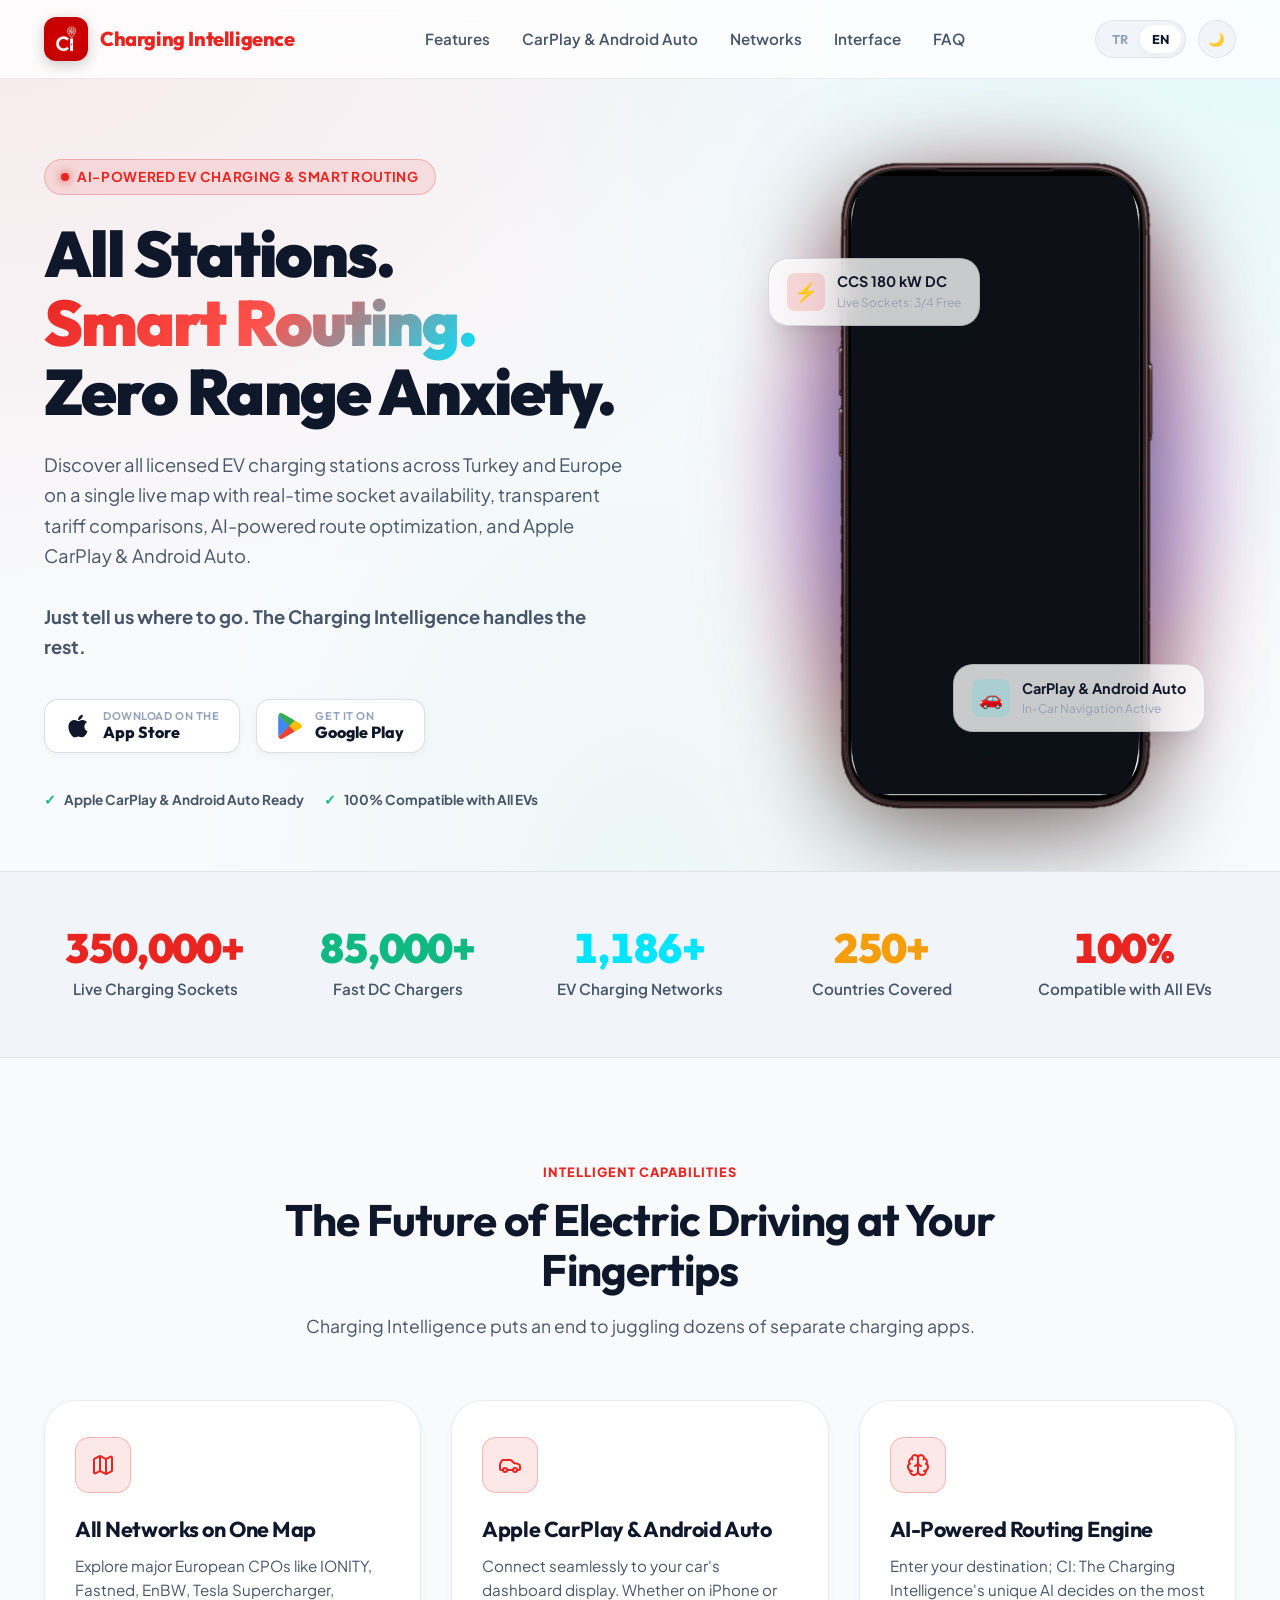
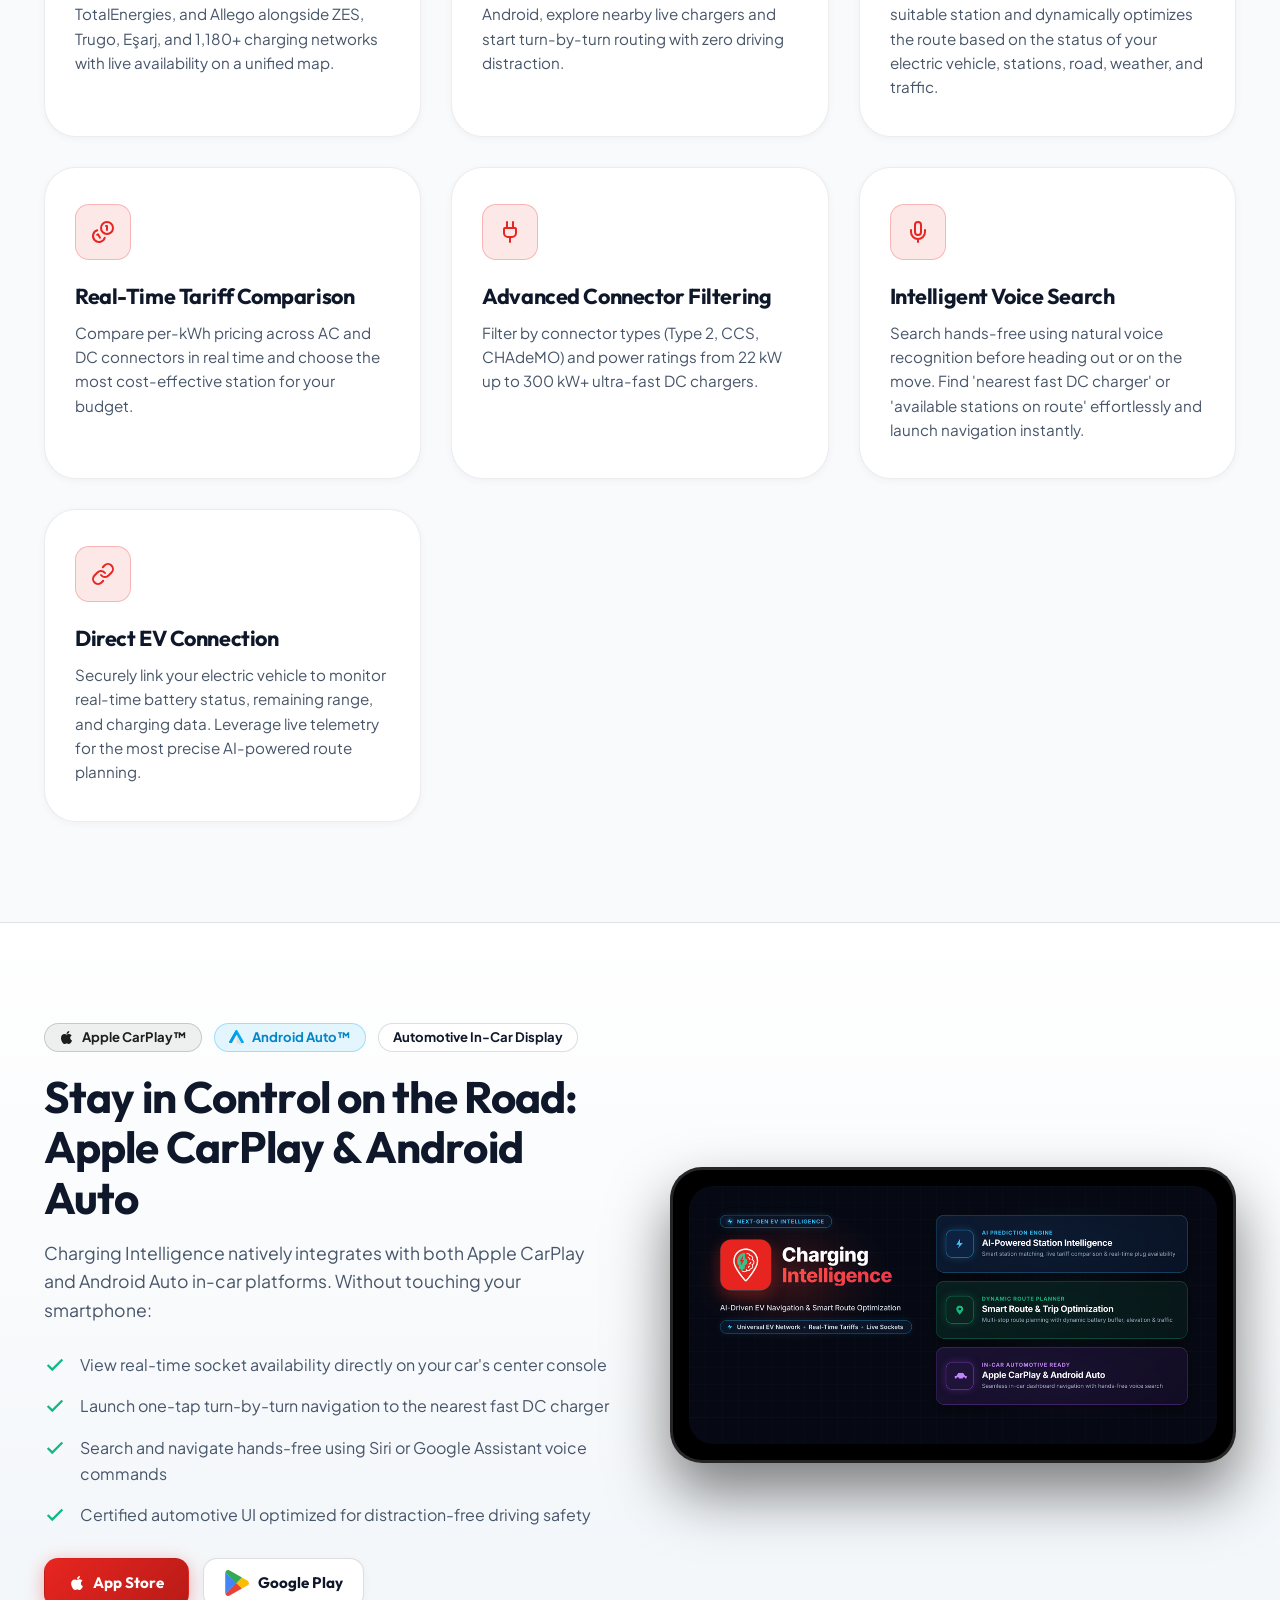
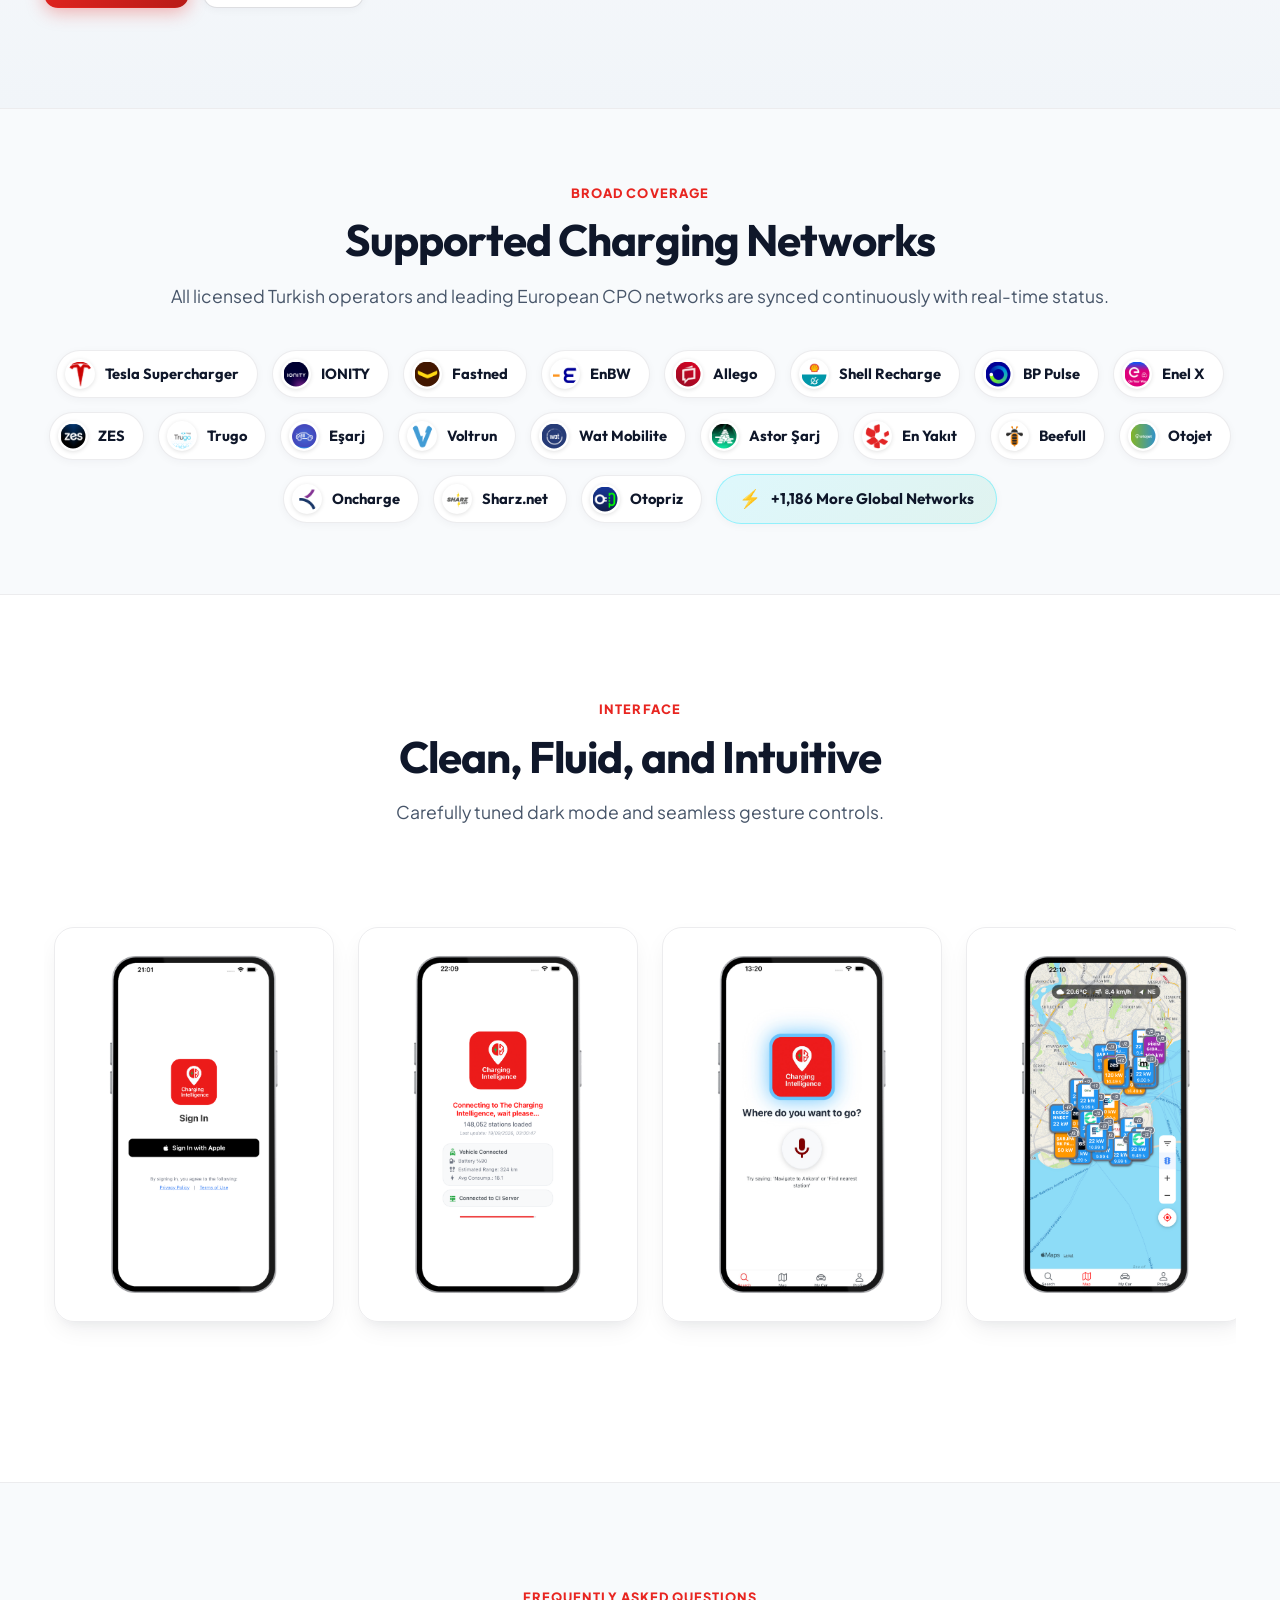
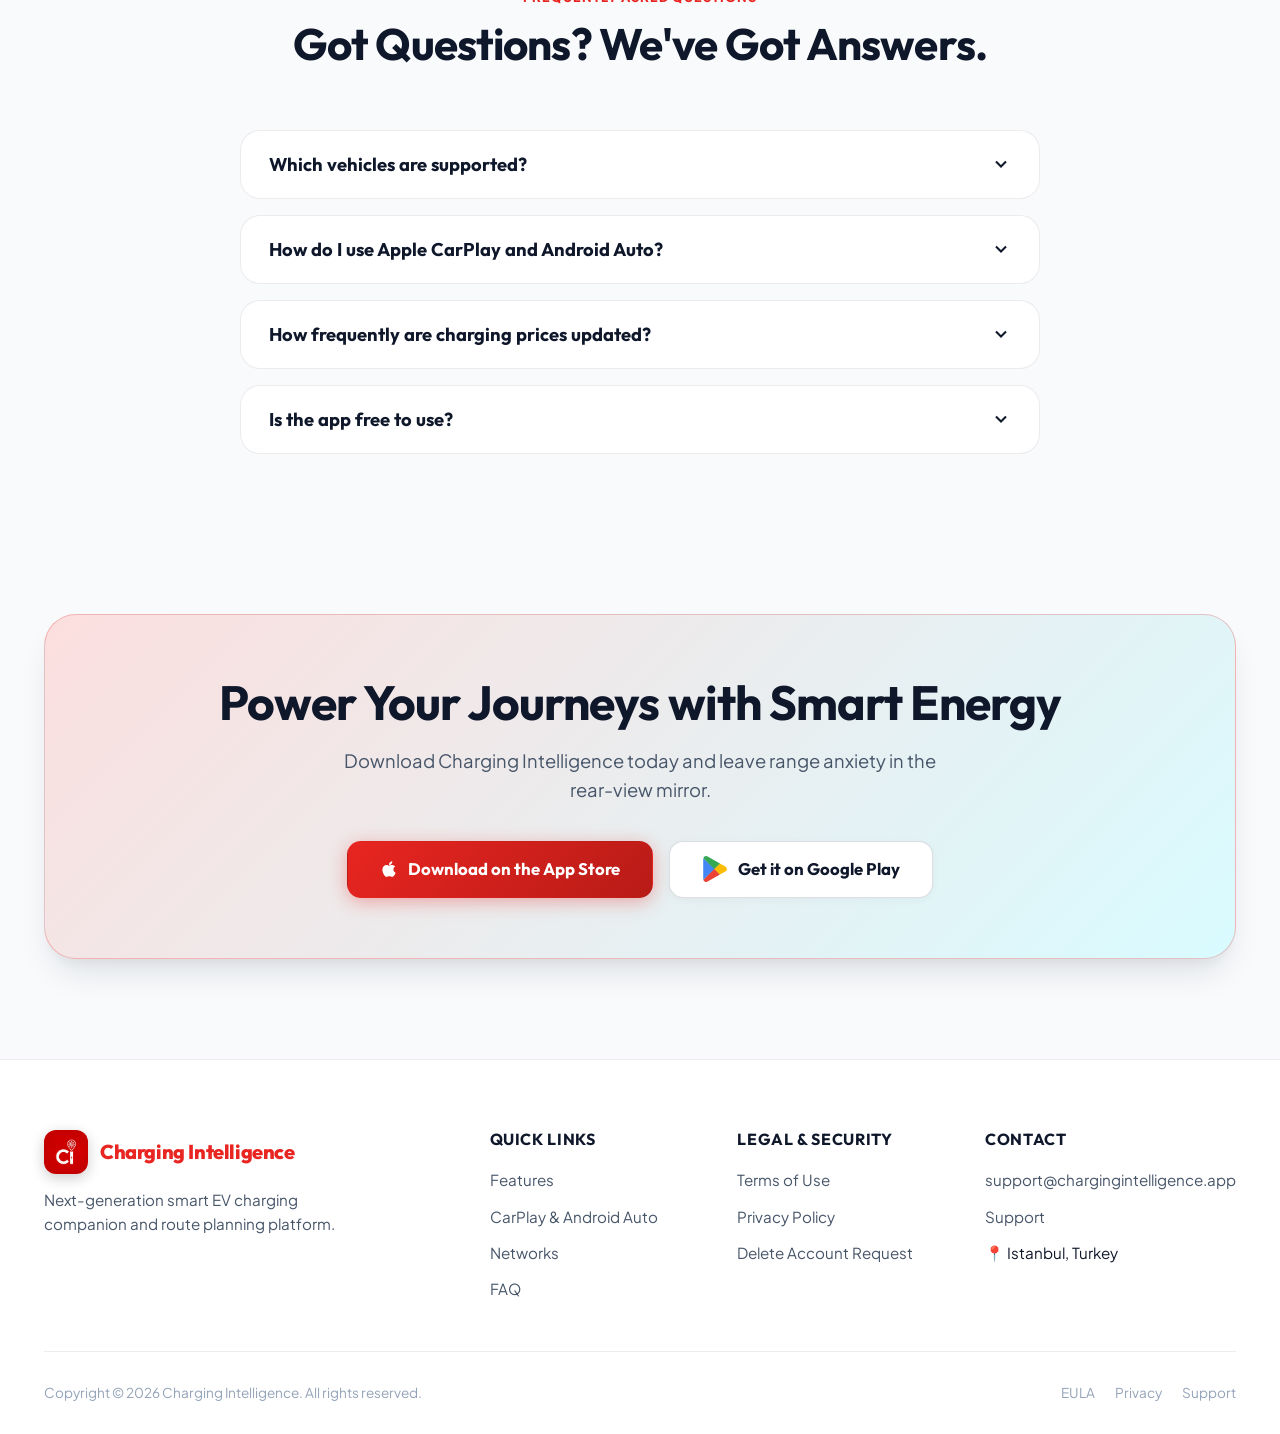
==== commit 2c740bb6: "fix: adjust hero phone mockup and video styling for proper layering and alignment" ====
--- a/index.html
+++ b/index.html
@@ -117,9 +117,9 @@
         <div class="hero-visual">
           <div class="hero-image-wrap">
             <!-- Authentic iPhone Mockup with Live Demo Video -->
-            <div class="hero-phone-container" style="background: transparent; border: none; box-shadow: none; padding: 0; overflow: visible; transition: transform 0.3s ease;">
-              <img src="assets/hero_iphone_mockup.png" alt="Charging Intelligence App Mockup" style="position: relative; z-index: 2; width: 100%; height: auto; display: block; pointer-events: none; filter: drop-shadow(0 25px 50px rgba(0,0,0,0.5));">
-              <video class="hero-mockup-video" autoplay loop muted playsinline style="position: absolute; top: 2%; left: 4%; width: 92%; height: 96%; z-index: 1; border-radius: 10%; object-fit: cover;" aria-label="Charging Intelligence App Demo">
+            <div class="hero-phone-container" style="position: relative; background: transparent; border: none; box-shadow: none; padding: 0; overflow: visible; transition: transform 0.3s ease;">
+              <img src="assets/hero_iphone_mockup.png" alt="Charging Intelligence App Mockup" style="position: relative; z-index: 1; width: 100%; height: auto; display: block; filter: drop-shadow(0 25px 50px rgba(0,0,0,0.5));">
+              <video class="hero-mockup-video" autoplay loop muted playsinline style="position: absolute; top: 2.5%; left: 5%; width: 90%; height: 95%; z-index: 2; border-radius: 9%; object-fit: cover; pointer-events: none;" aria-label="Charging Intelligence App Demo">
                 <source src="assets/demo_video.mp4" type="video/mp4">
               </video>
             </div>
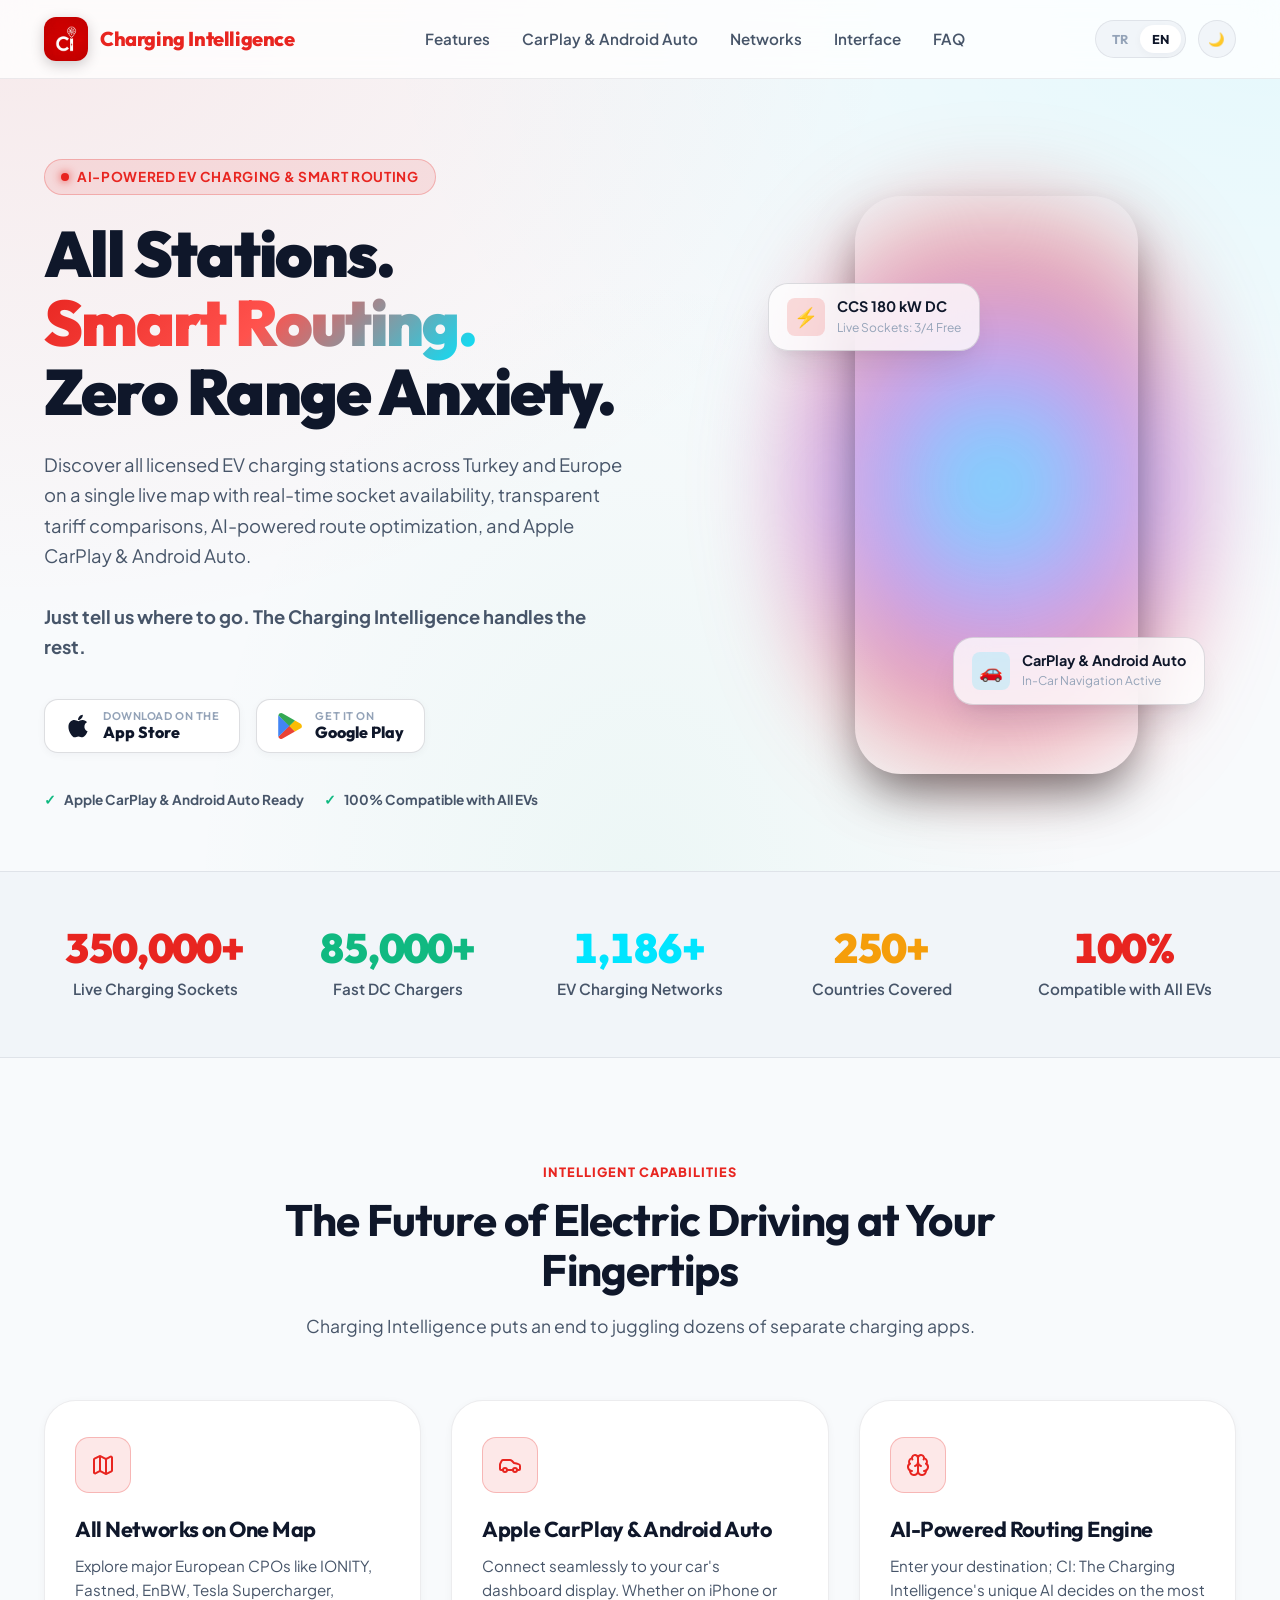
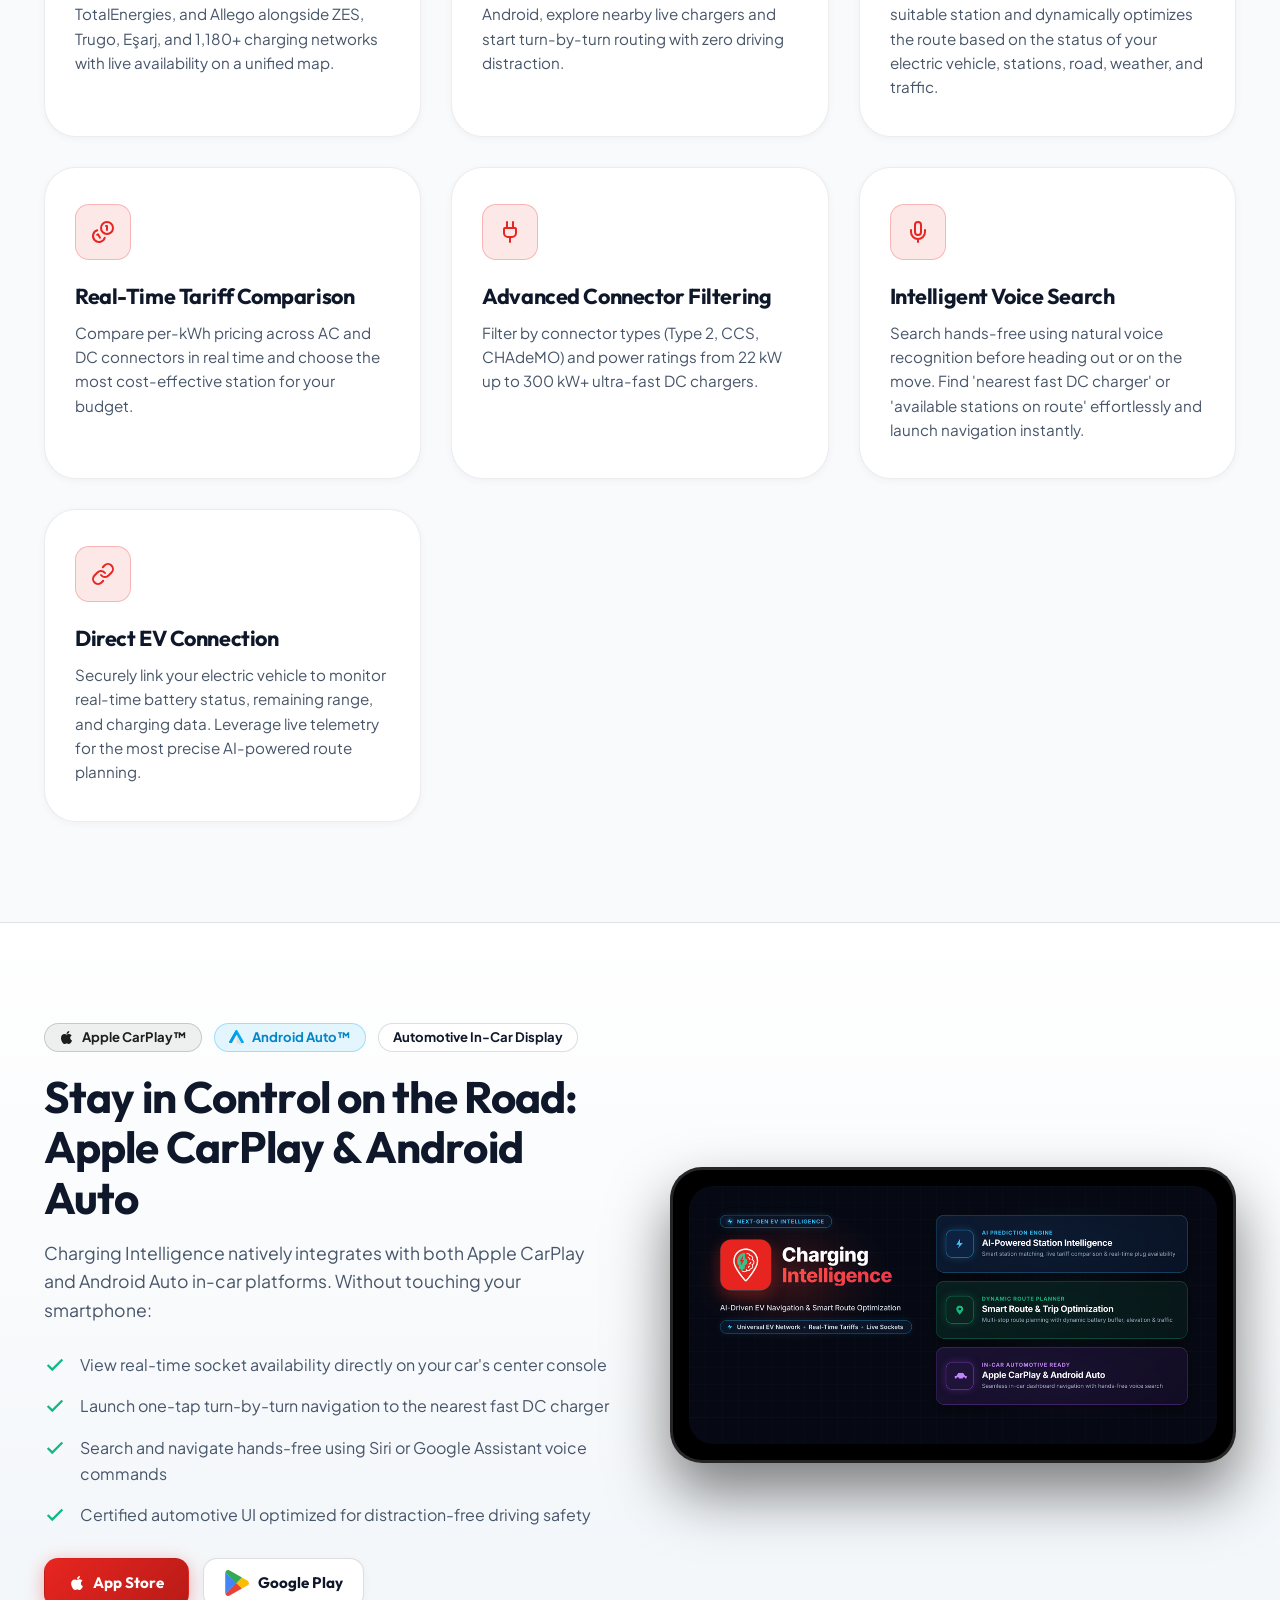
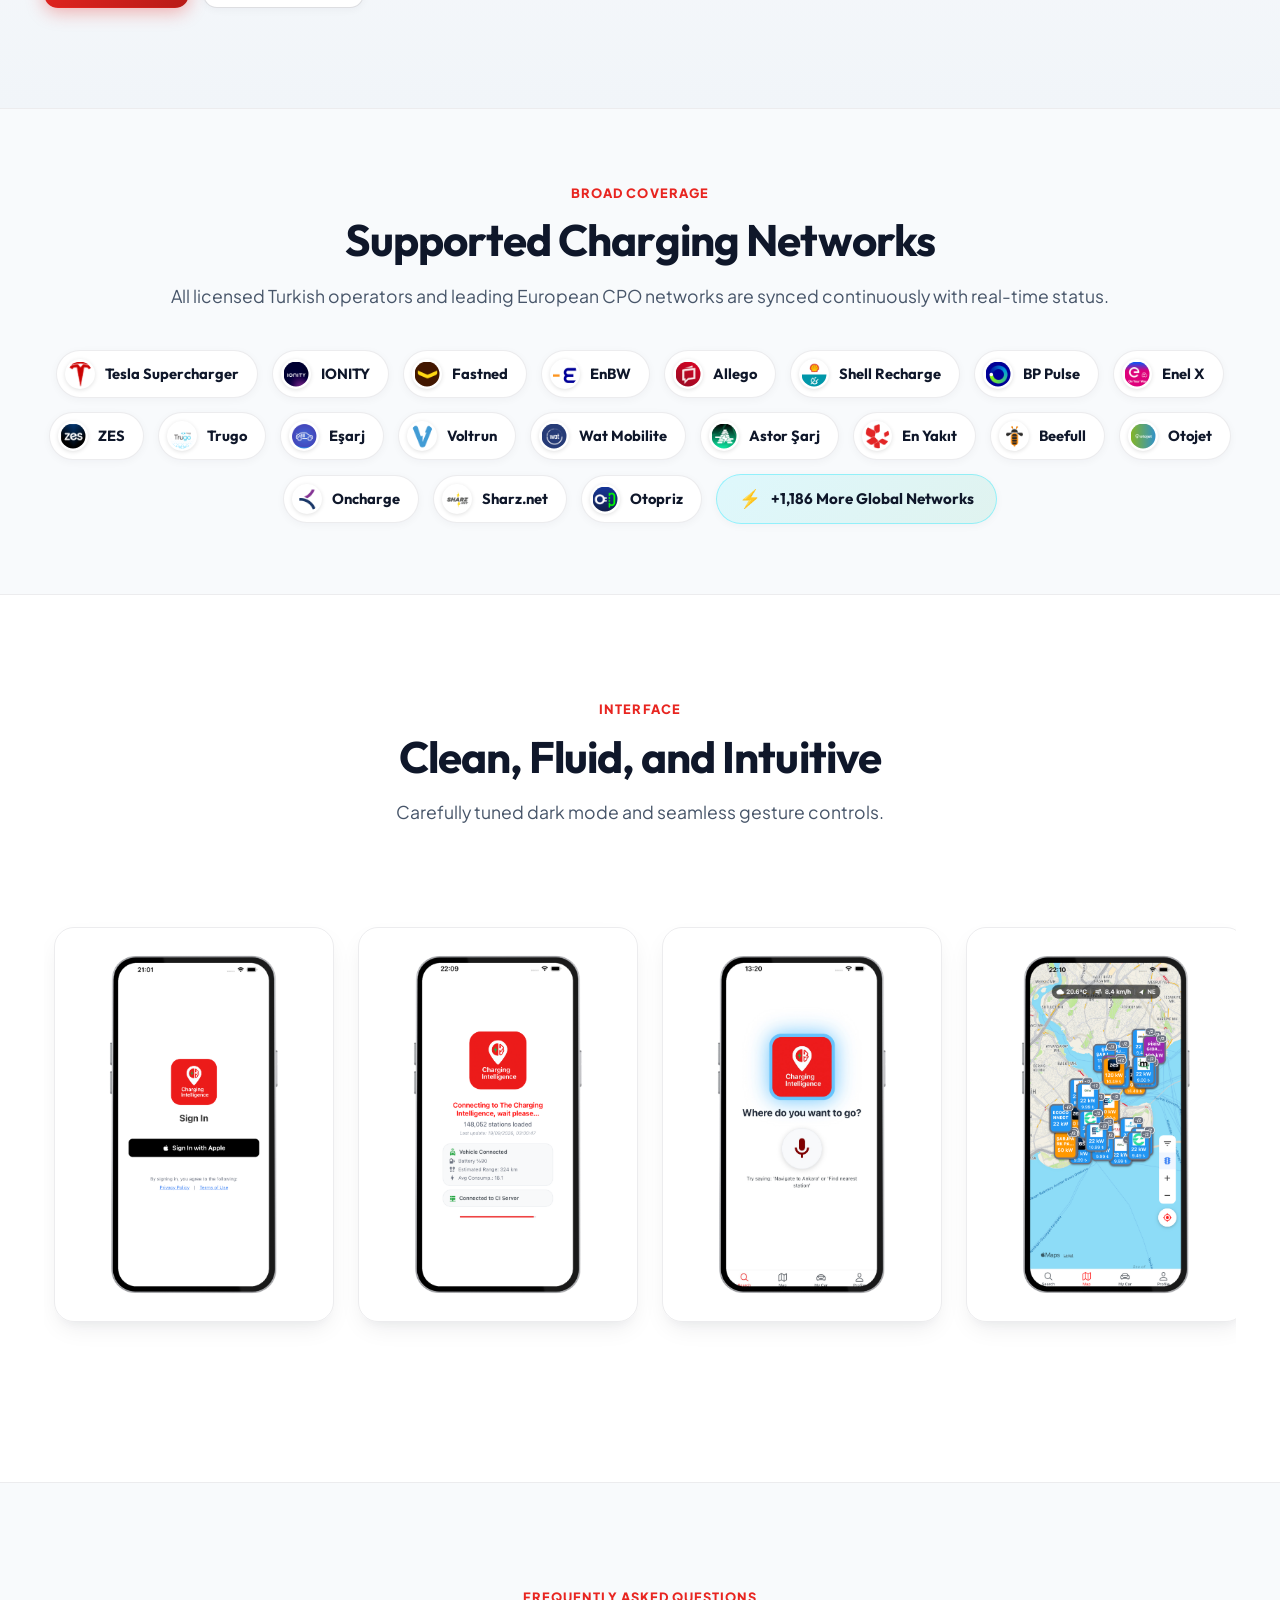
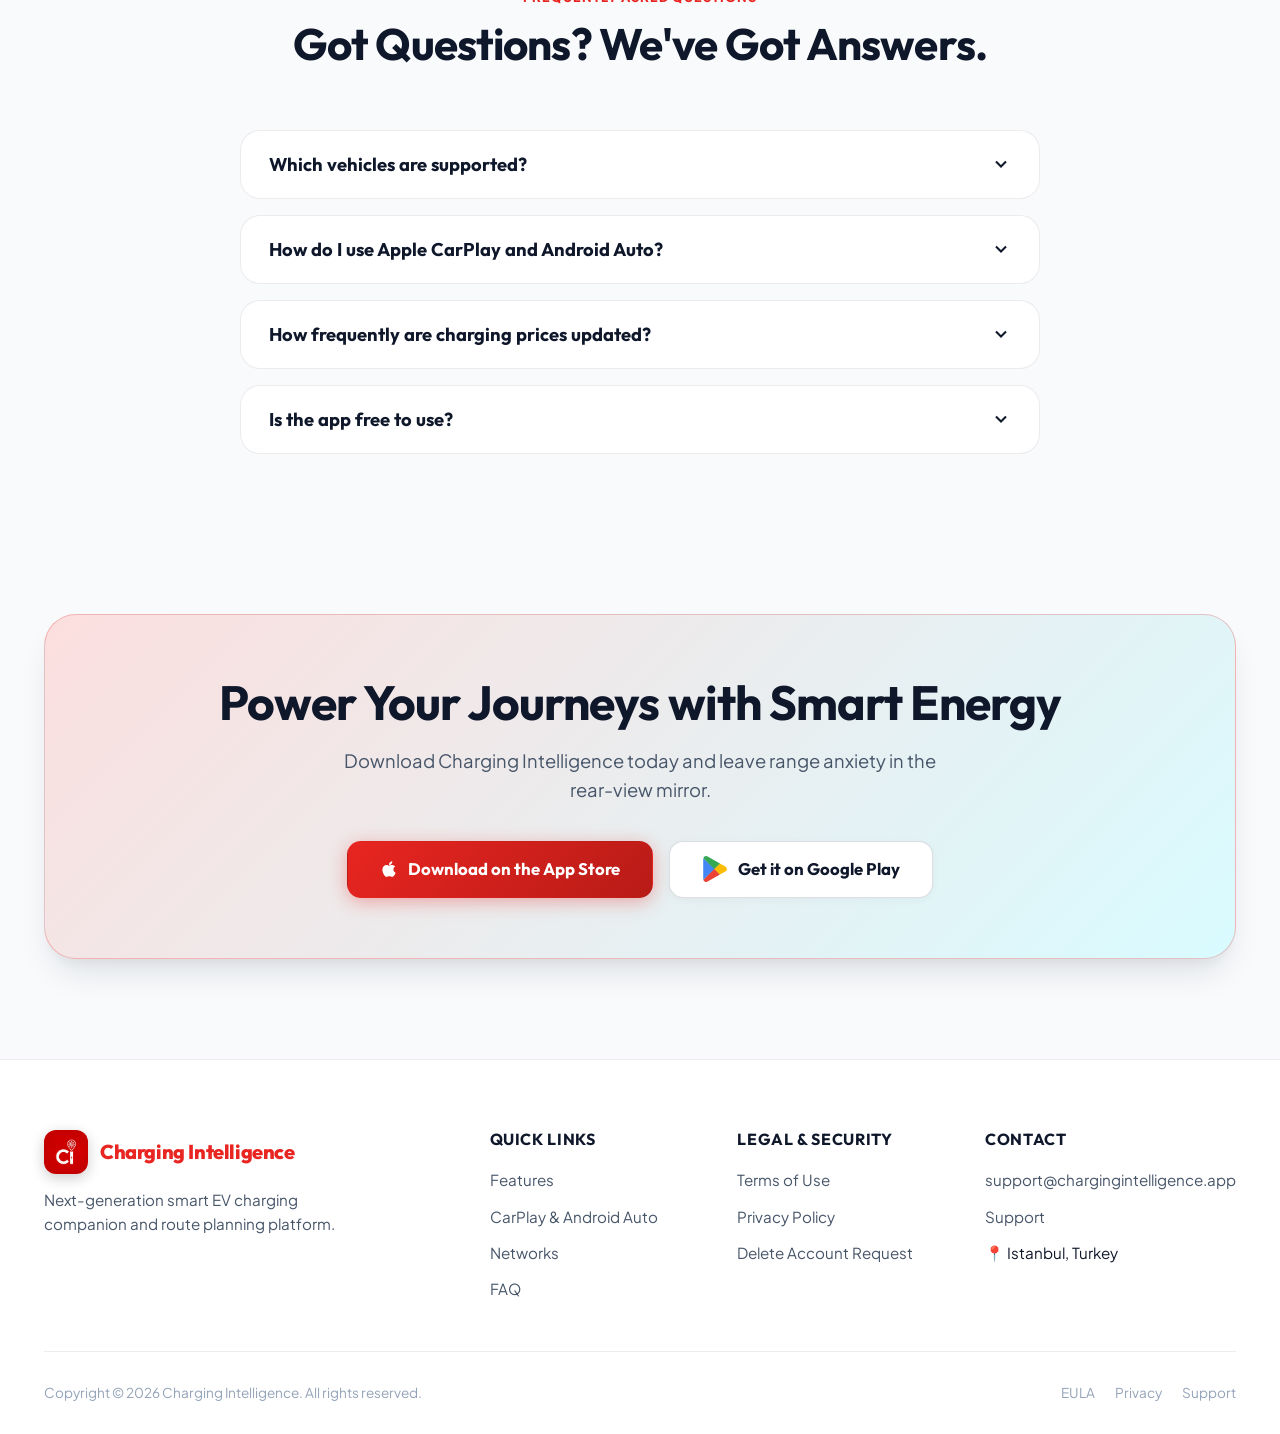
==== commit e59633a3: "feat: add theme-aware hero phone mockup videos with css clipping and playback synchronization" ====
--- a/index.html
+++ b/index.html
@@ -116,11 +116,15 @@
         <!-- Hero Visual Mockup -->
         <div class="hero-visual">
           <div class="hero-image-wrap">
-            <!-- Authentic iPhone Mockup with Live Demo Video -->
-            <div class="hero-phone-container" style="position: relative; background: transparent; border: none; box-shadow: none; padding: 0; overflow: visible; transition: transform 0.3s ease;">
-              <img src="assets/hero_iphone_mockup.png" alt="Charging Intelligence App Mockup" style="position: relative; z-index: 1; width: 100%; height: auto; display: block; filter: drop-shadow(0 25px 50px rgba(0,0,0,0.5));">
-              <video class="hero-mockup-video" autoplay loop muted playsinline style="position: absolute; top: 2.5%; left: 5%; width: 90%; height: 95%; z-index: 2; border-radius: 9%; object-fit: cover; pointer-events: none;" aria-label="Charging Intelligence App Demo">
-                <source src="assets/demo_video.mp4" type="video/mp4">
+            <div class="hero-phone-video-wrap">
+              <!-- Dark Theme Video (Hero_Screen.mp4) -->
+              <video class="hero-video hero-video-dark" autoplay loop muted playsinline preload="auto" aria-label="Charging Intelligence App Demo (Dark Mode)">
+                <source src="assets/Hero_Screen.mp4" type="video/mp4">
+              </video>
+
+              <!-- Light Theme Video (Hero_Screen-2.mp4) -->
+              <video class="hero-video hero-video-light" autoplay loop muted playsinline preload="auto" aria-label="Charging Intelligence App Demo (Light Mode)">
+                <source src="assets/Hero_Screen-2.mp4" type="video/mp4">
               </video>
             </div>
 
--- a/css/style.css
+++ b/css/style.css
@@ -488,6 +488,7 @@
   display: flex;
   justify-content: center;
   align-items: center;
+  isolation: isolate;
 }
 
 /* AI Neon Pulsing Ambient Glow Behind Device */
@@ -508,56 +509,74 @@
   );
   filter: blur(48px);
   border-radius: 50%;
-  z-index: 1;
+  z-index: -1;
   pointer-events: none;
   animation: ai-neon-pulse 4s ease-in-out infinite alternate;
 }
 
 /* ==========================================================================
-   iPhone Mockup Frame (from Reference Photo)
-   ========================================================================== */
-
-.hero-phone-container {
+   Hero Phone Mockup & Video Demo (Dark & Light Mode)
+   ========================================================================== */
+
+.hero-phone-video-wrap {
   position: relative;
   width: 100%;
-  max-width: 320px;
+  max-width: 325px;
   margin: 0 auto;
-  z-index: 2;
+  z-index: 1;
+  display: flex;
+  justify-content: center;
+  align-items: center;
+  transition: transform var(--transition-normal);
+}
+
+.hero-phone-video-wrap:hover {
+  transform: translateY(-6px) scale(1.02);
+}
+
+/* Realistic silhouette drop shadow matching the clipped iPhone contours */
+.hero-phone-video-wrap::after {
+  content: '';
+  position: absolute;
+  top: 0;
+  bottom: 0;
+  left: 6.76%;
+  right: 6.2%;
   border-radius: 46px;
-  padding: 8px;
-  background: linear-gradient(145deg, #2b2e38 0%, #16181d 100%);
-  border: 1px solid rgba(255, 255, 255, 0.18);
-  box-shadow: 
-    0 0 0 1px rgba(0, 0, 0, 0.8),
-    0 25px 50px -12px rgba(0, 0, 0, 0.5),
-    0 0 40px rgba(232, 37, 32, 0.25);
-  transition: transform var(--transition-normal), box-shadow var(--transition-normal);
-  overflow: hidden;
-}
-
-.hero-phone-container:hover {
-  transform: translateY(-6px) scale(1.02);
-  box-shadow: 
-    0 0 0 1px rgba(255, 255, 255, 0.28),
-    0 30px 60px -12px rgba(0, 0, 0, 0.6),
-    0 0 50px rgba(0, 229, 255, 0.35);
-}
-
-.hero-mockup-video {
+  box-shadow: 0 25px 50px -10px rgba(0, 0, 0, 0.55);
+  z-index: -1;
+  pointer-events: none;
+}
+
+.hero-video {
   width: 100%;
   height: auto;
-  aspect-ratio: 1206 / 2622;
+  aspect-ratio: 1080 / 1920;
   display: block;
-  border-radius: 38px;
-  object-fit: cover;
-  background: #0d1117;
-}
-
-.hero-mockup-img {
-  width: 100%;
-  height: auto;
-  display: block;
-  border-radius: 38px;
+  margin: 0 auto;
+  background: transparent;
+  pointer-events: none;
+  /* Precisely clip phone hardware body from the 1080x1920 video canvas */
+  clip-path: inset(0% 6.2% 0% 6.76% round 14.8% / 8.33%);
+  -webkit-clip-path: inset(0% 6.2% 0% 6.76% round 14.8% / 8.33%);
+}
+
+/* Light Mode (default): Show Hero_Screen-2.mp4, hide dark */
+.hero-video-dark {
+  display: none !important;
+}
+
+.hero-video-light {
+  display: block !important;
+}
+
+/* Dark Mode: Show Hero_Screen.mp4, hide light */
+[data-theme="dark"] .hero-video-dark {
+  display: block !important;
+}
+
+[data-theme="dark"] .hero-video-light {
+  display: none !important;
 }
 
 /* Floating telemetry badges */
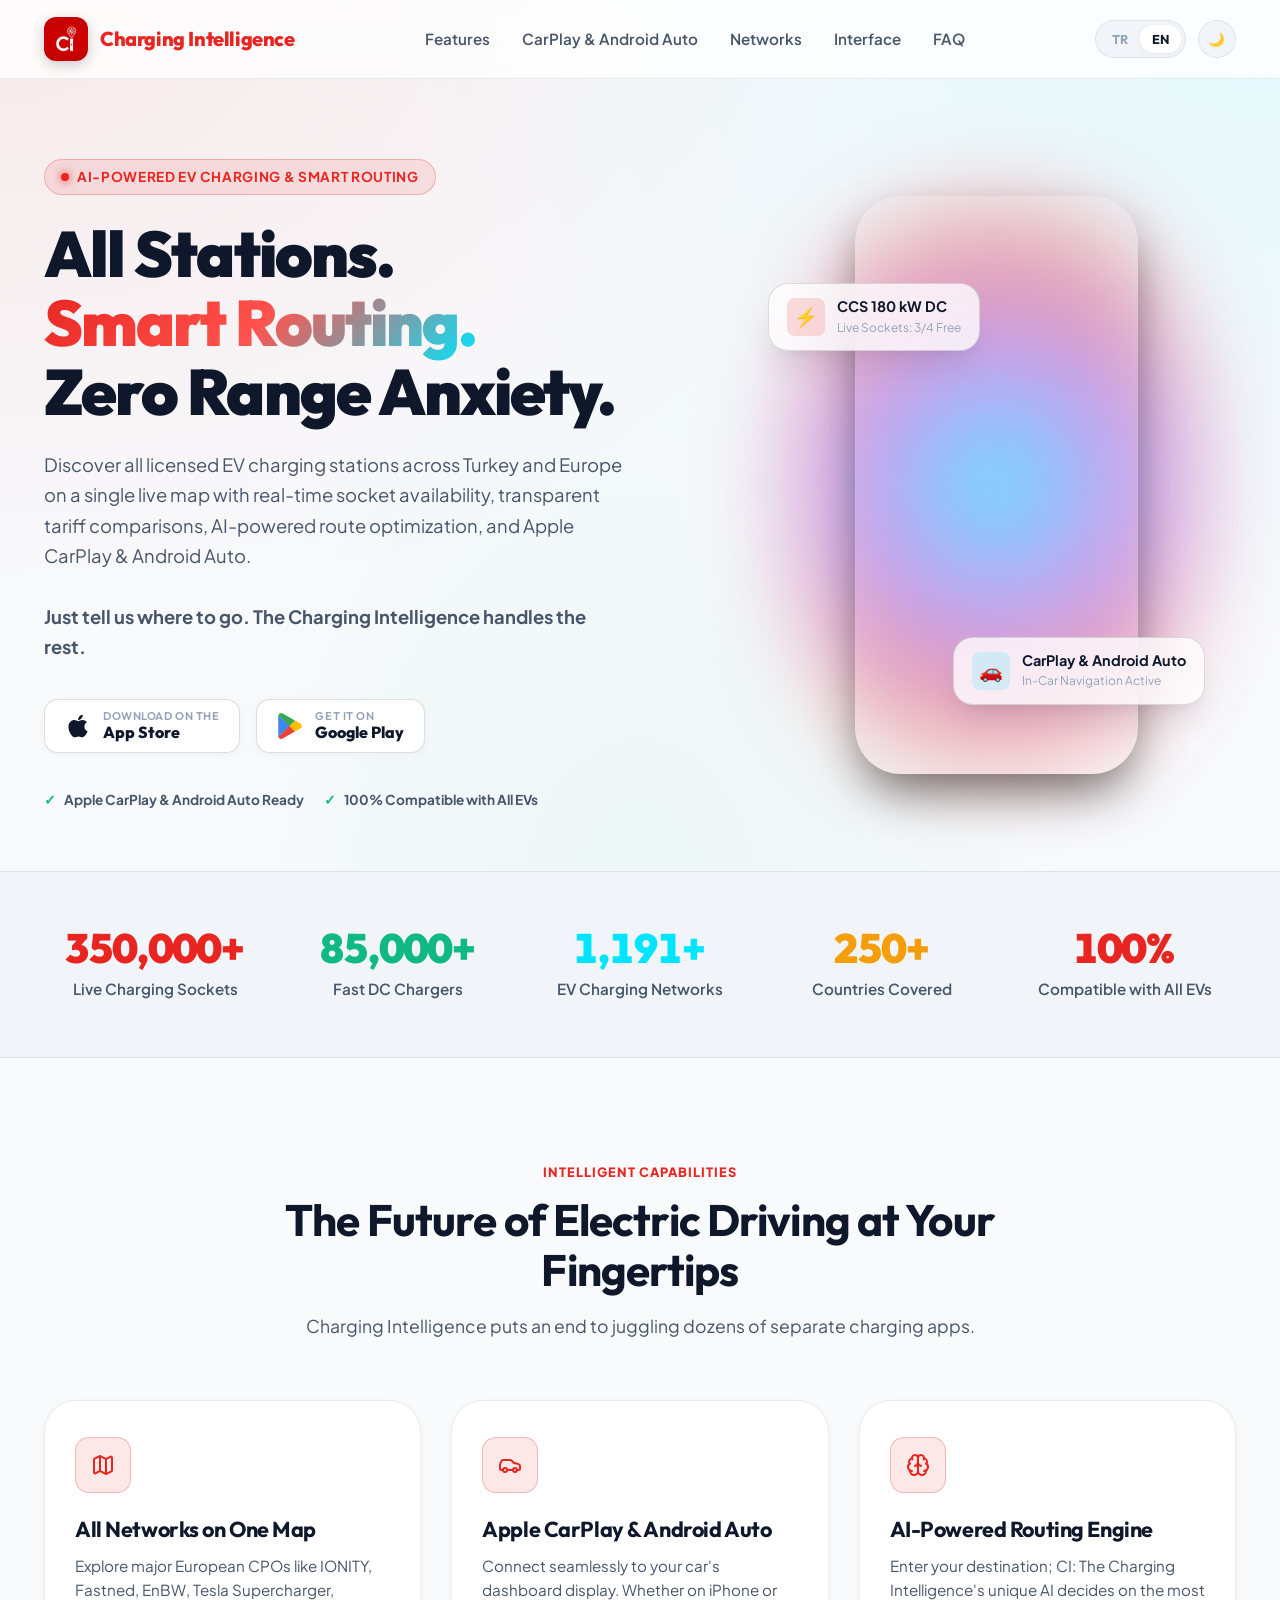
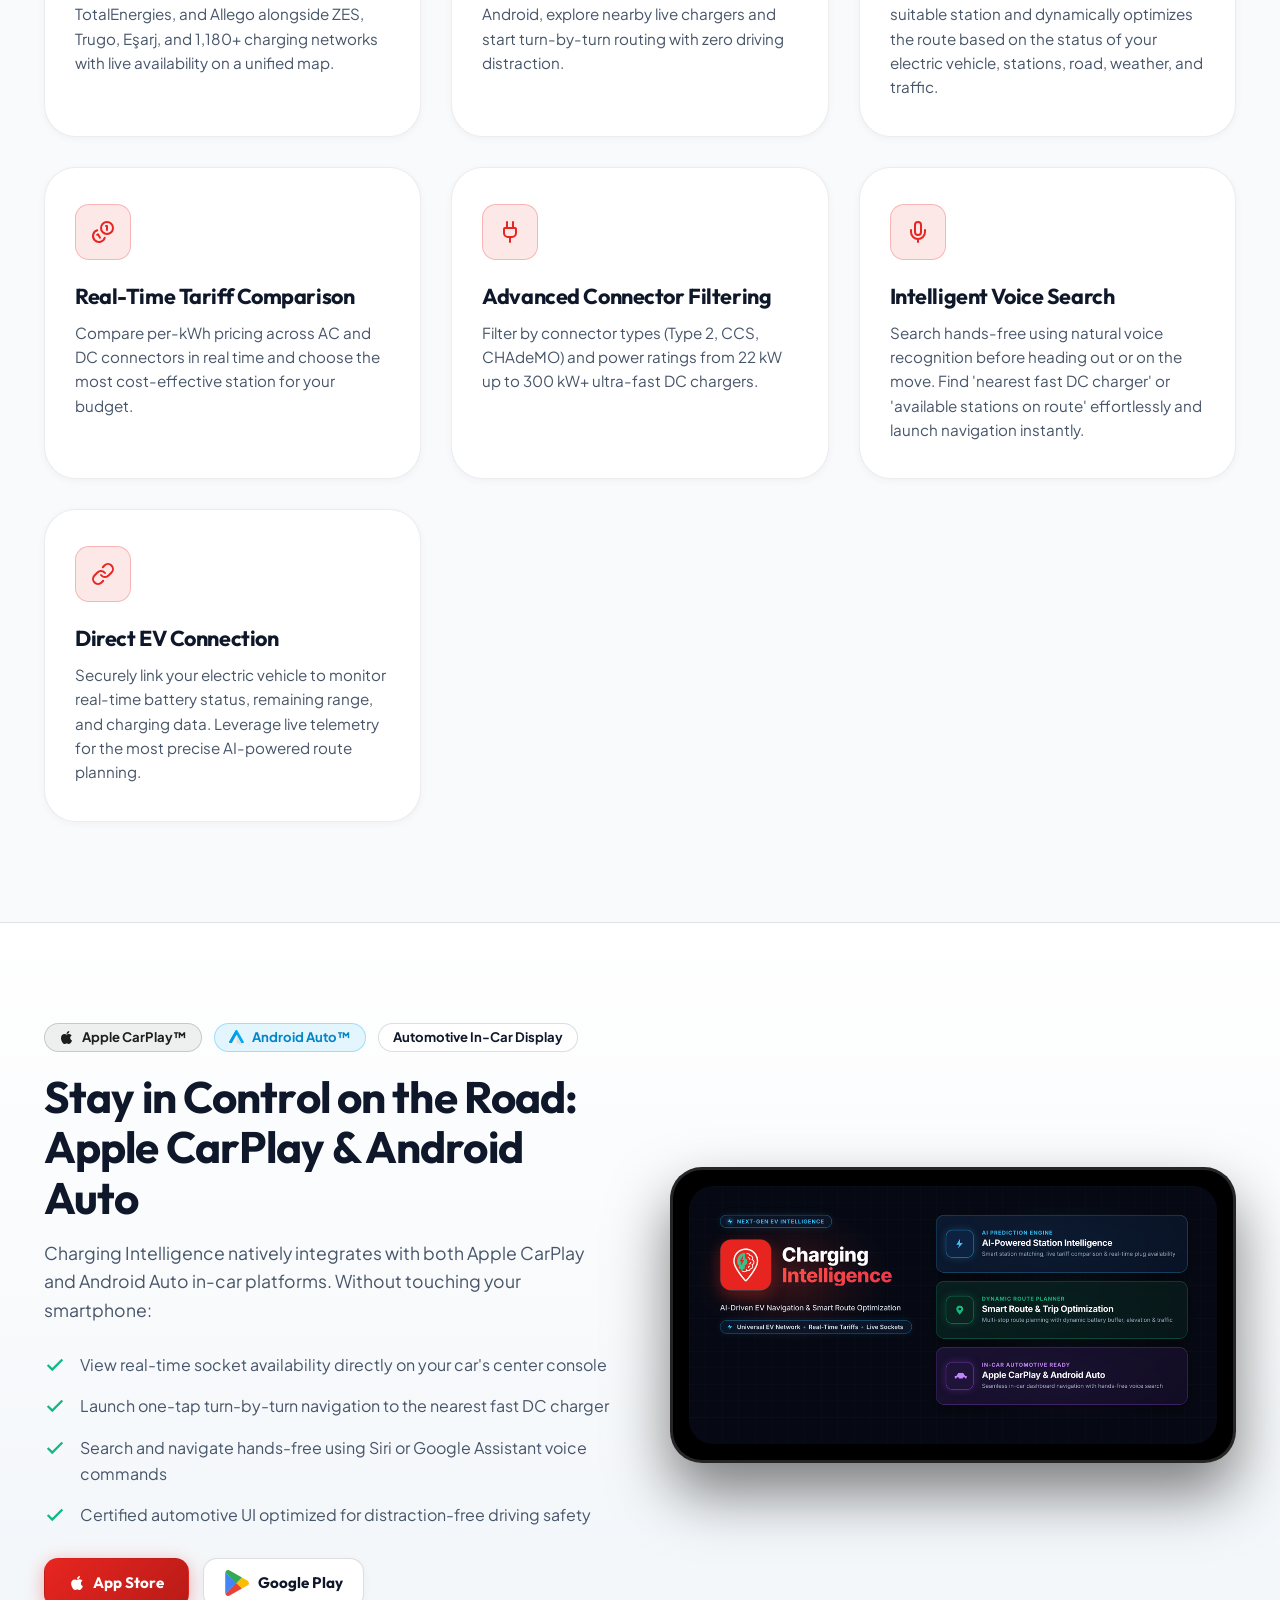
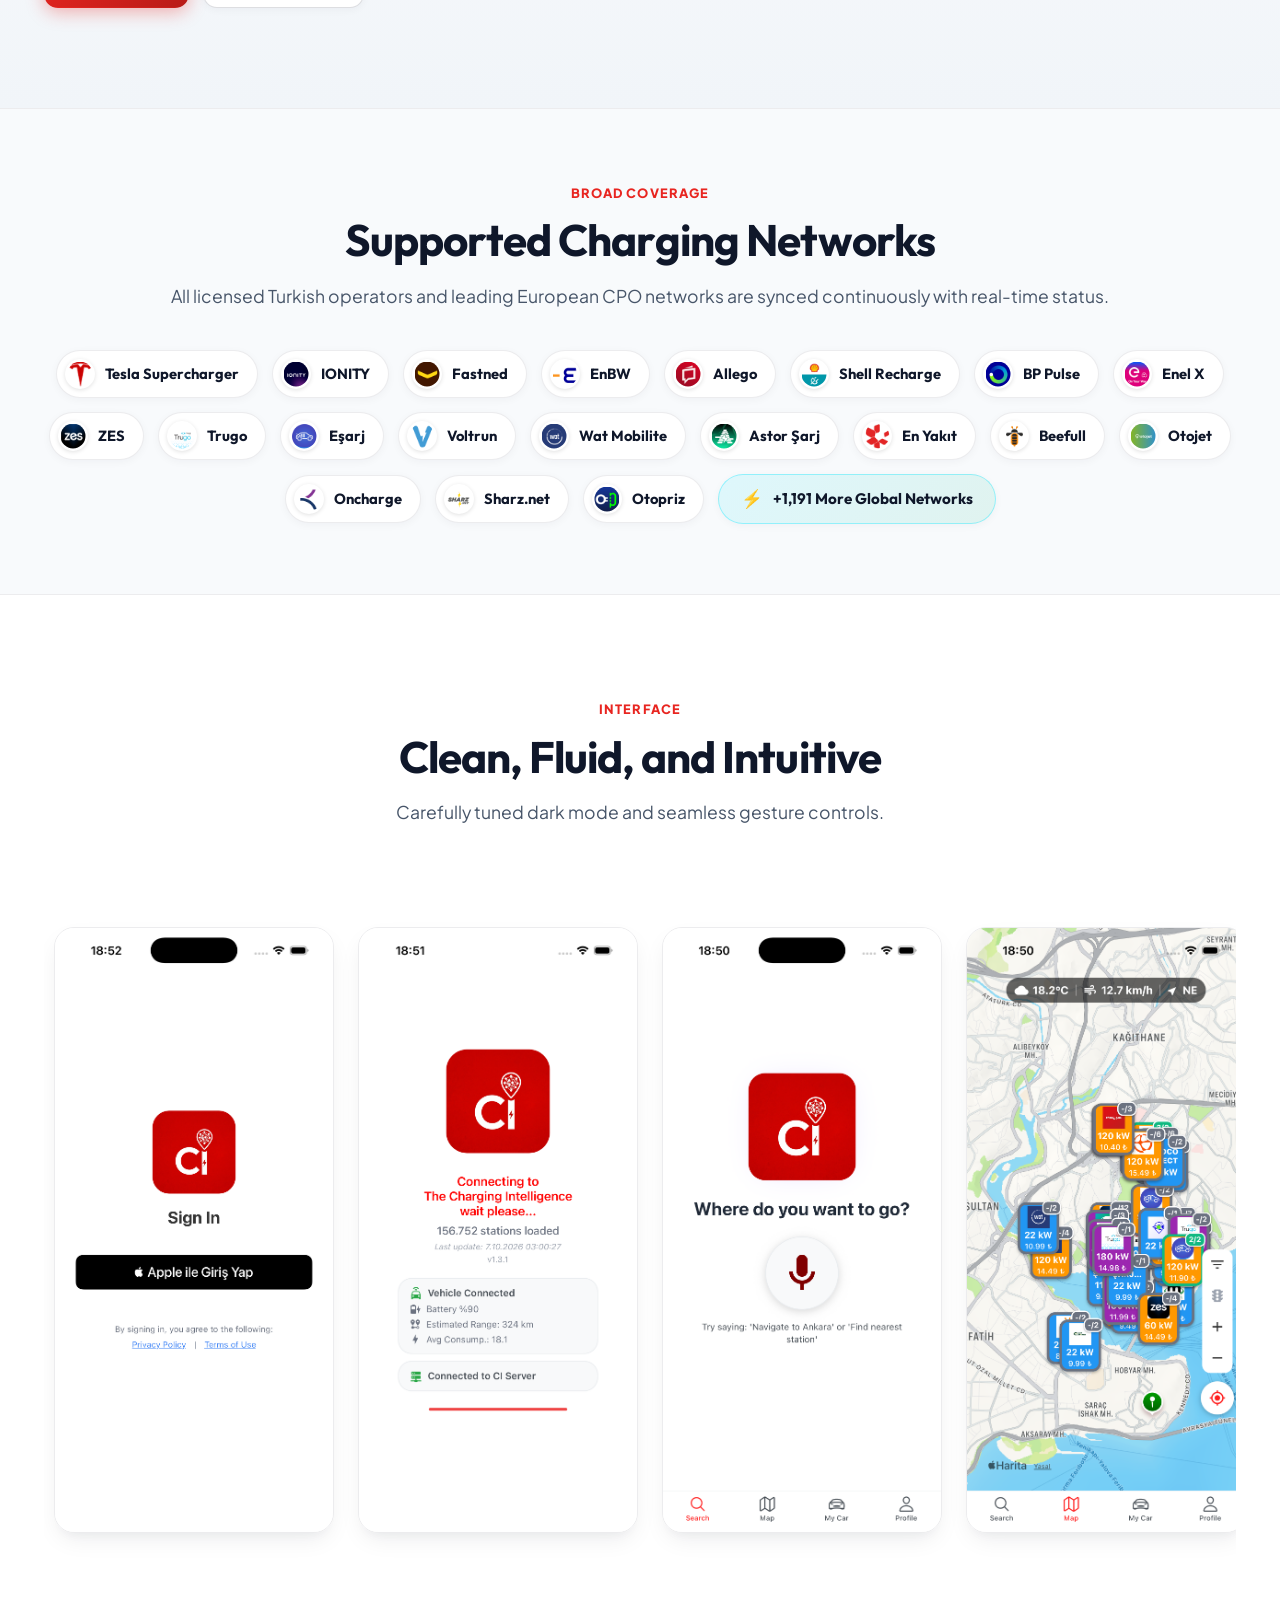
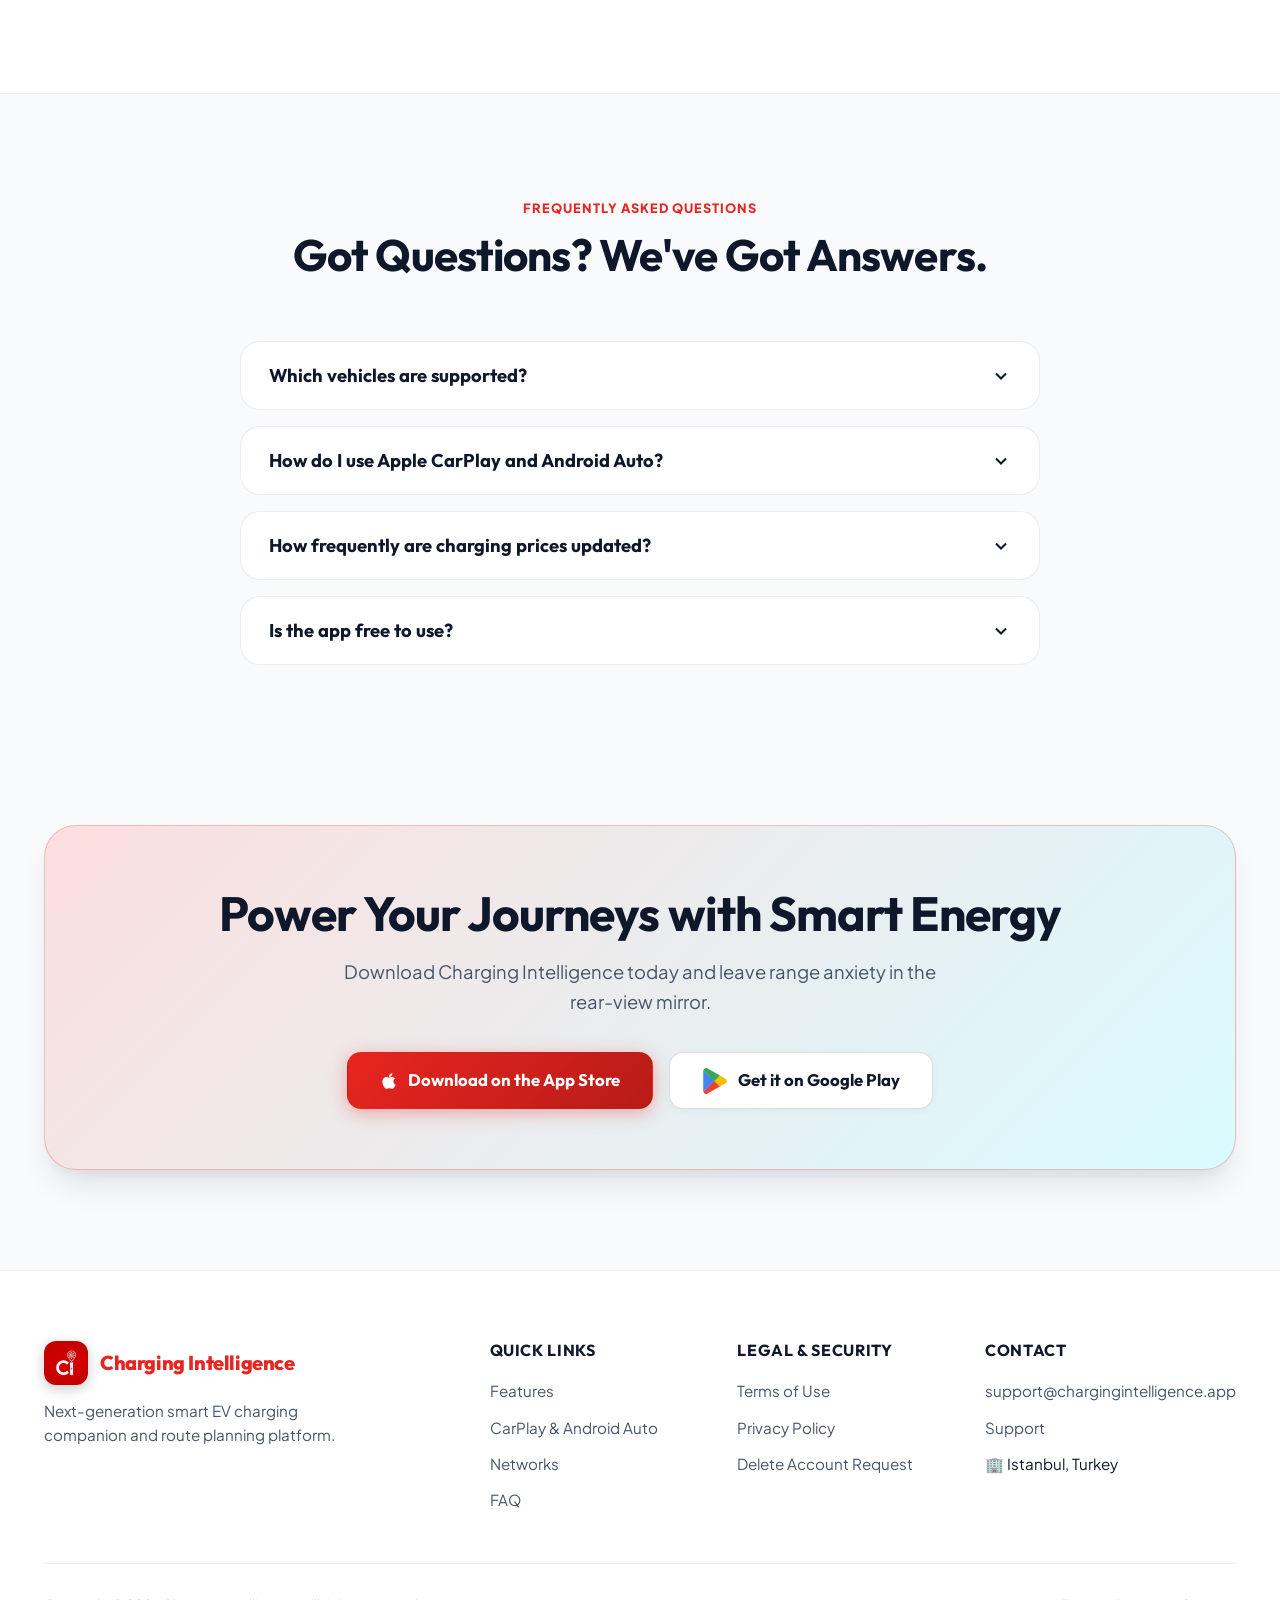
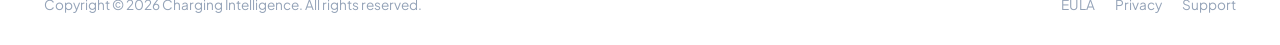
==== commit f1ddd5b4: "chore: update website footer location icon and refresh application screenshots" ====
--- a/index.html
+++ b/index.html
@@ -544,7 +544,7 @@
           <ul class="footer-links">
             <li><a href="mailto:support@chargingintelligence.app">support@chargingintelligence.app</a></li>
             <li><a href="support.html" data-i18n="nav-support">Support Center</a></li>
-            <li><span>📍 Istanbul, Turkey</span></li>
+            <li><span>🏢 Istanbul, Turkey</span></li>
           </ul>
         </div>
       </div>
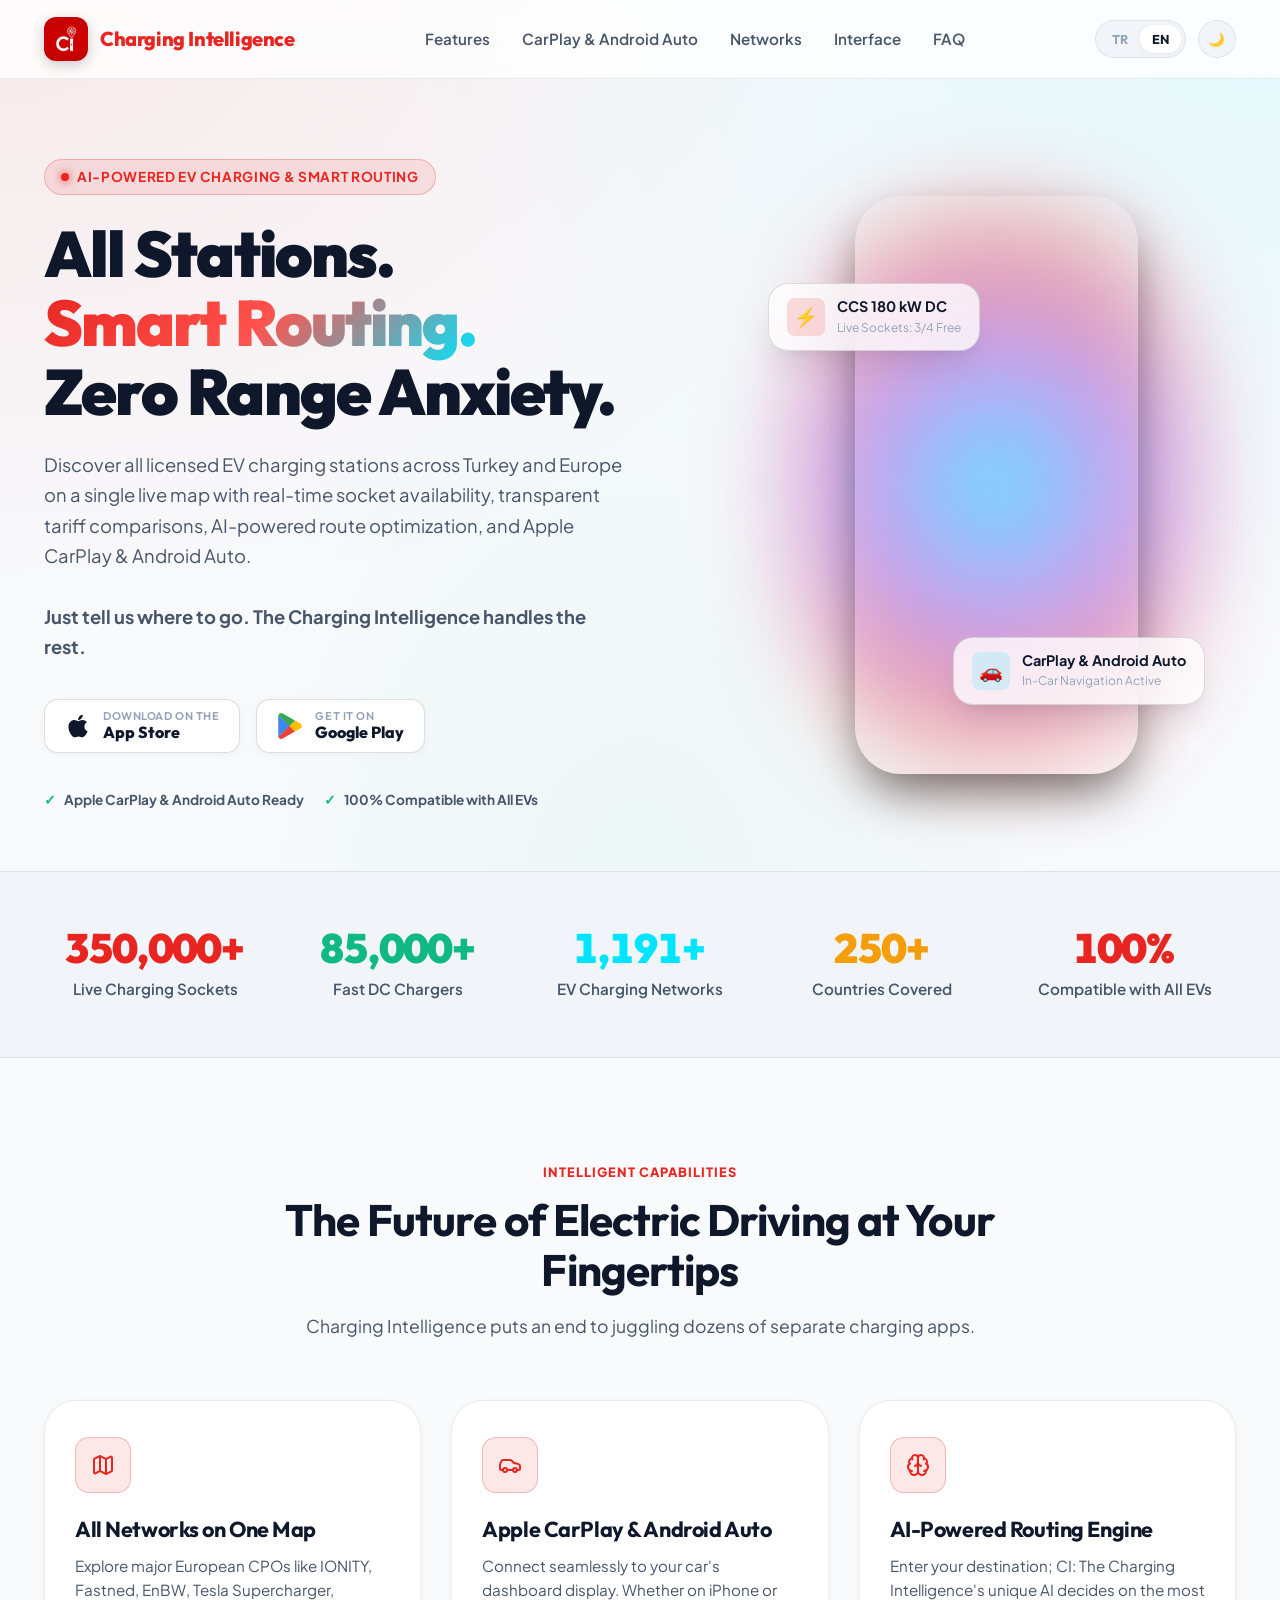
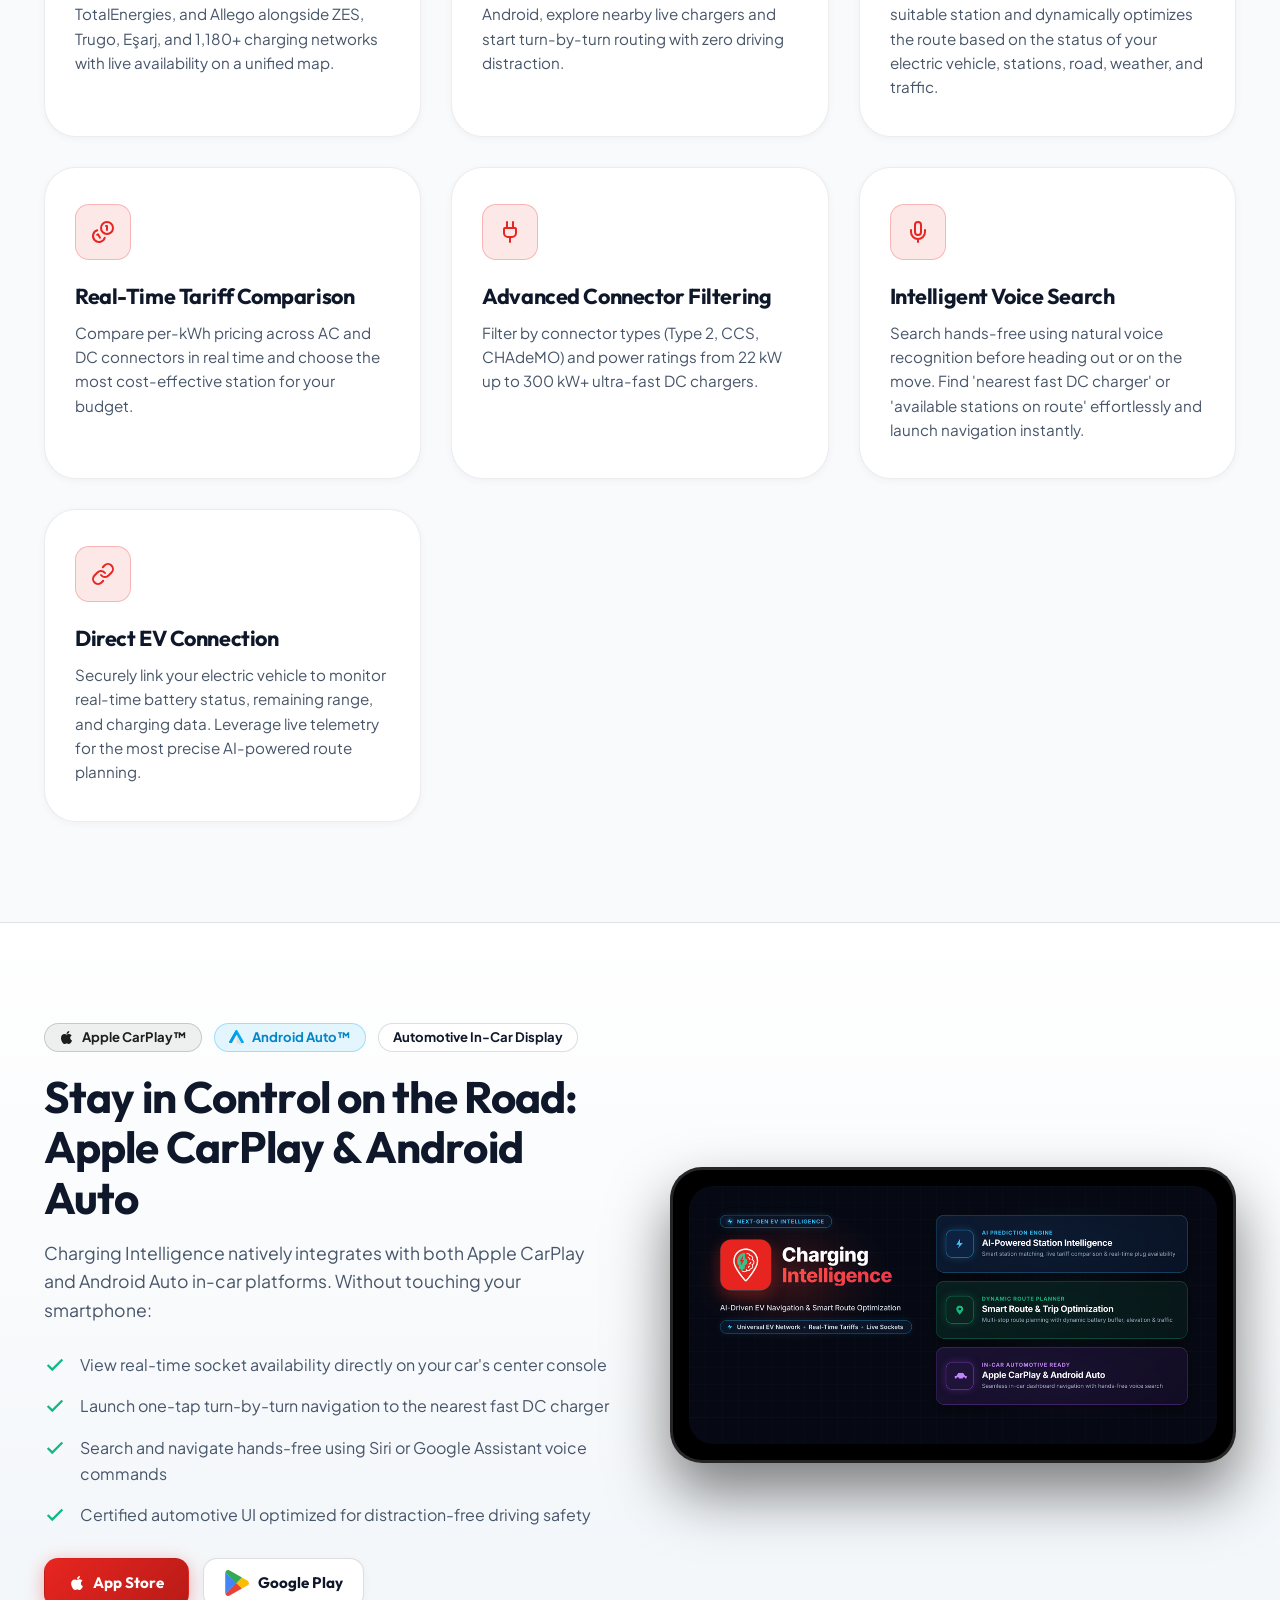
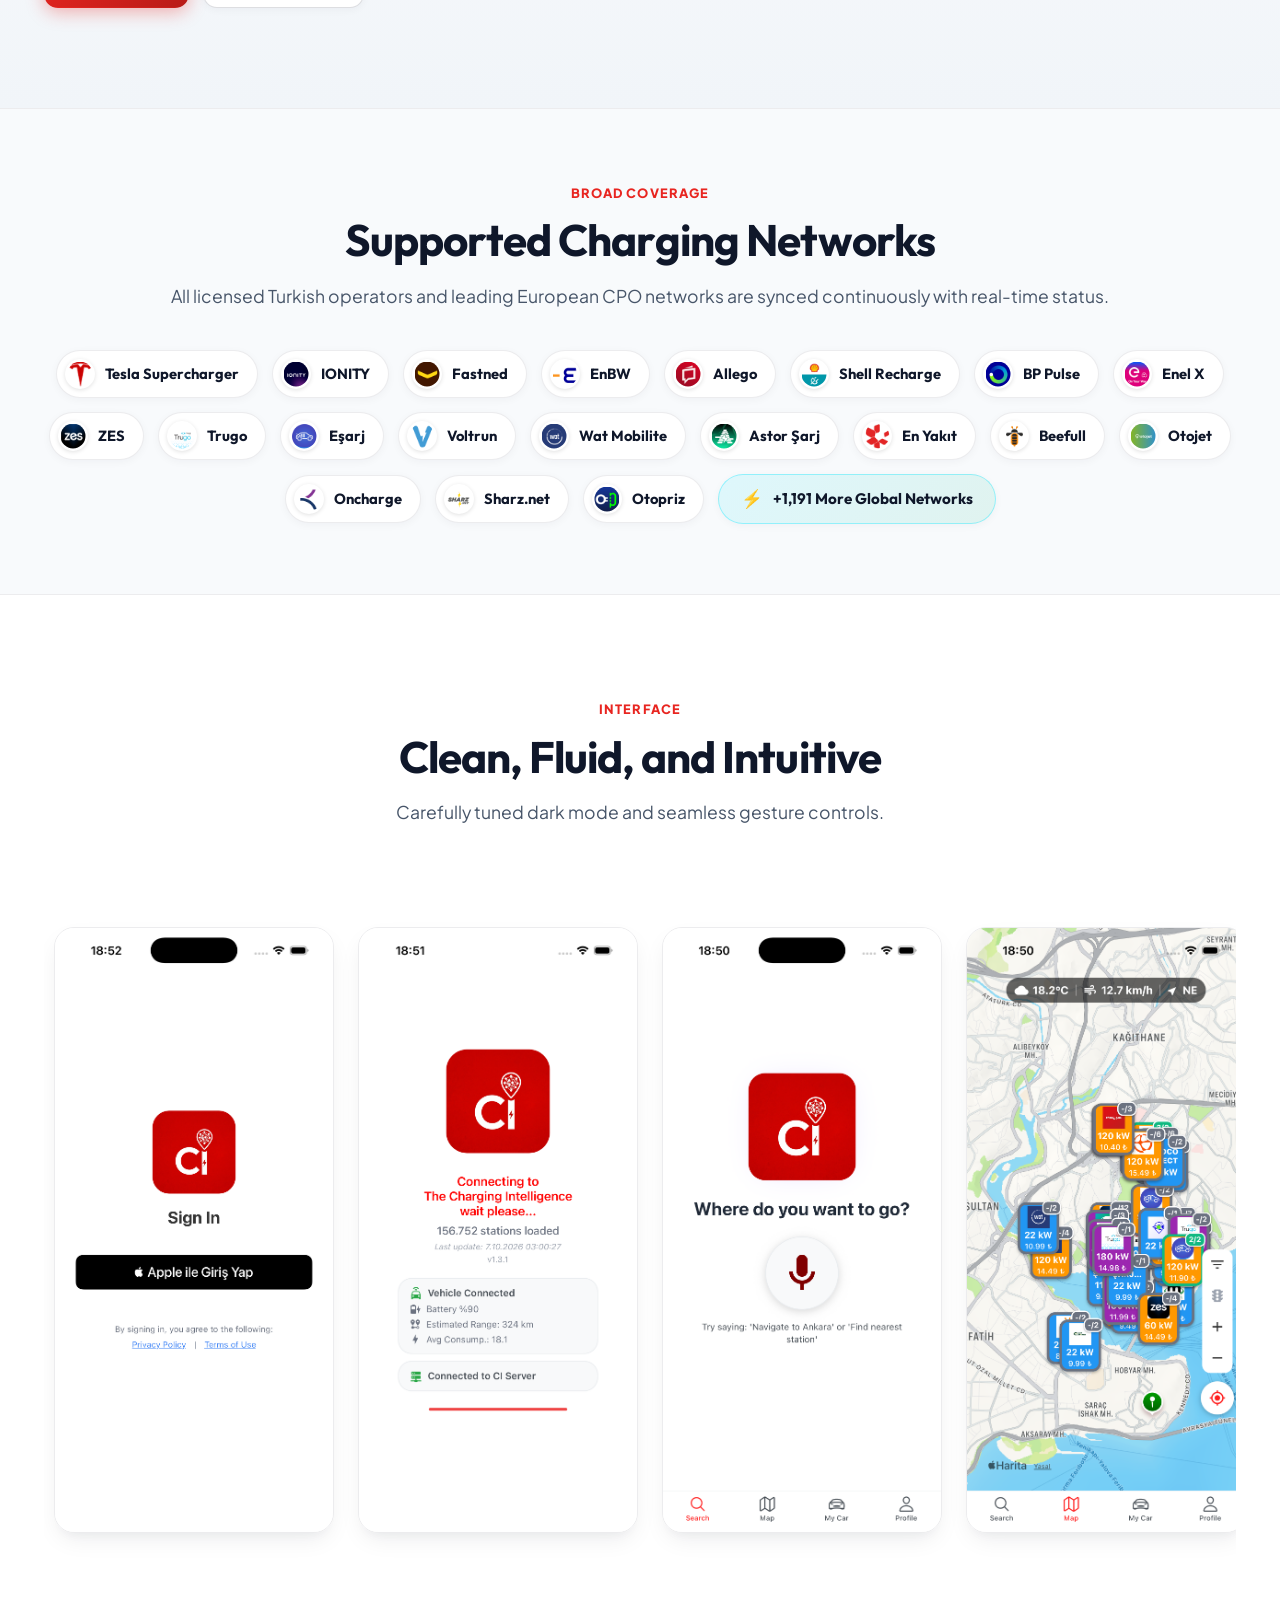
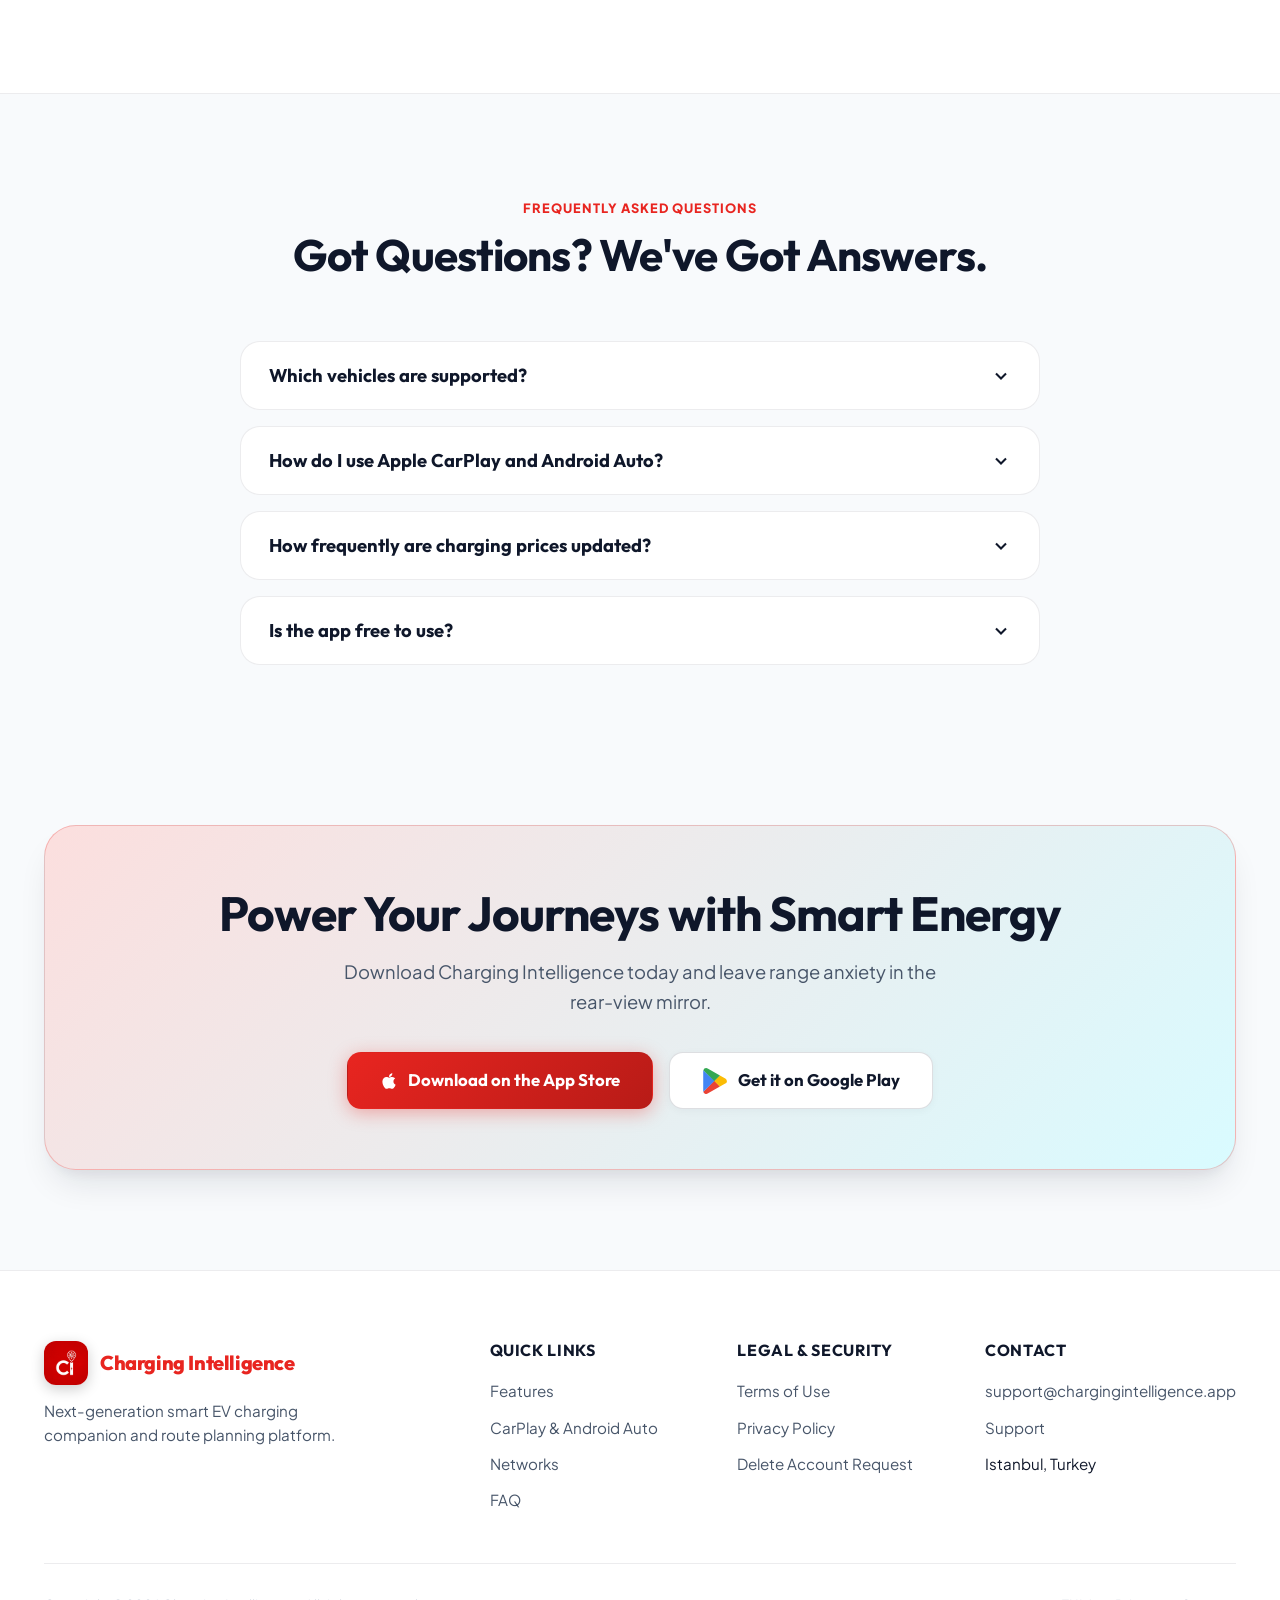
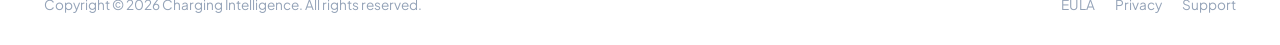
==== commit fe1c4a91: "fix: remove building emoji from Istanbul location in footer" ====
--- a/index.html
+++ b/index.html
@@ -544,7 +544,7 @@
           <ul class="footer-links">
             <li><a href="mailto:support@chargingintelligence.app">support@chargingintelligence.app</a></li>
             <li><a href="support.html" data-i18n="nav-support">Support Center</a></li>
-            <li><span>🏢 Istanbul, Turkey</span></li>
+            <li><span> Istanbul, Turkey</span></li>
           </ul>
         </div>
       </div>
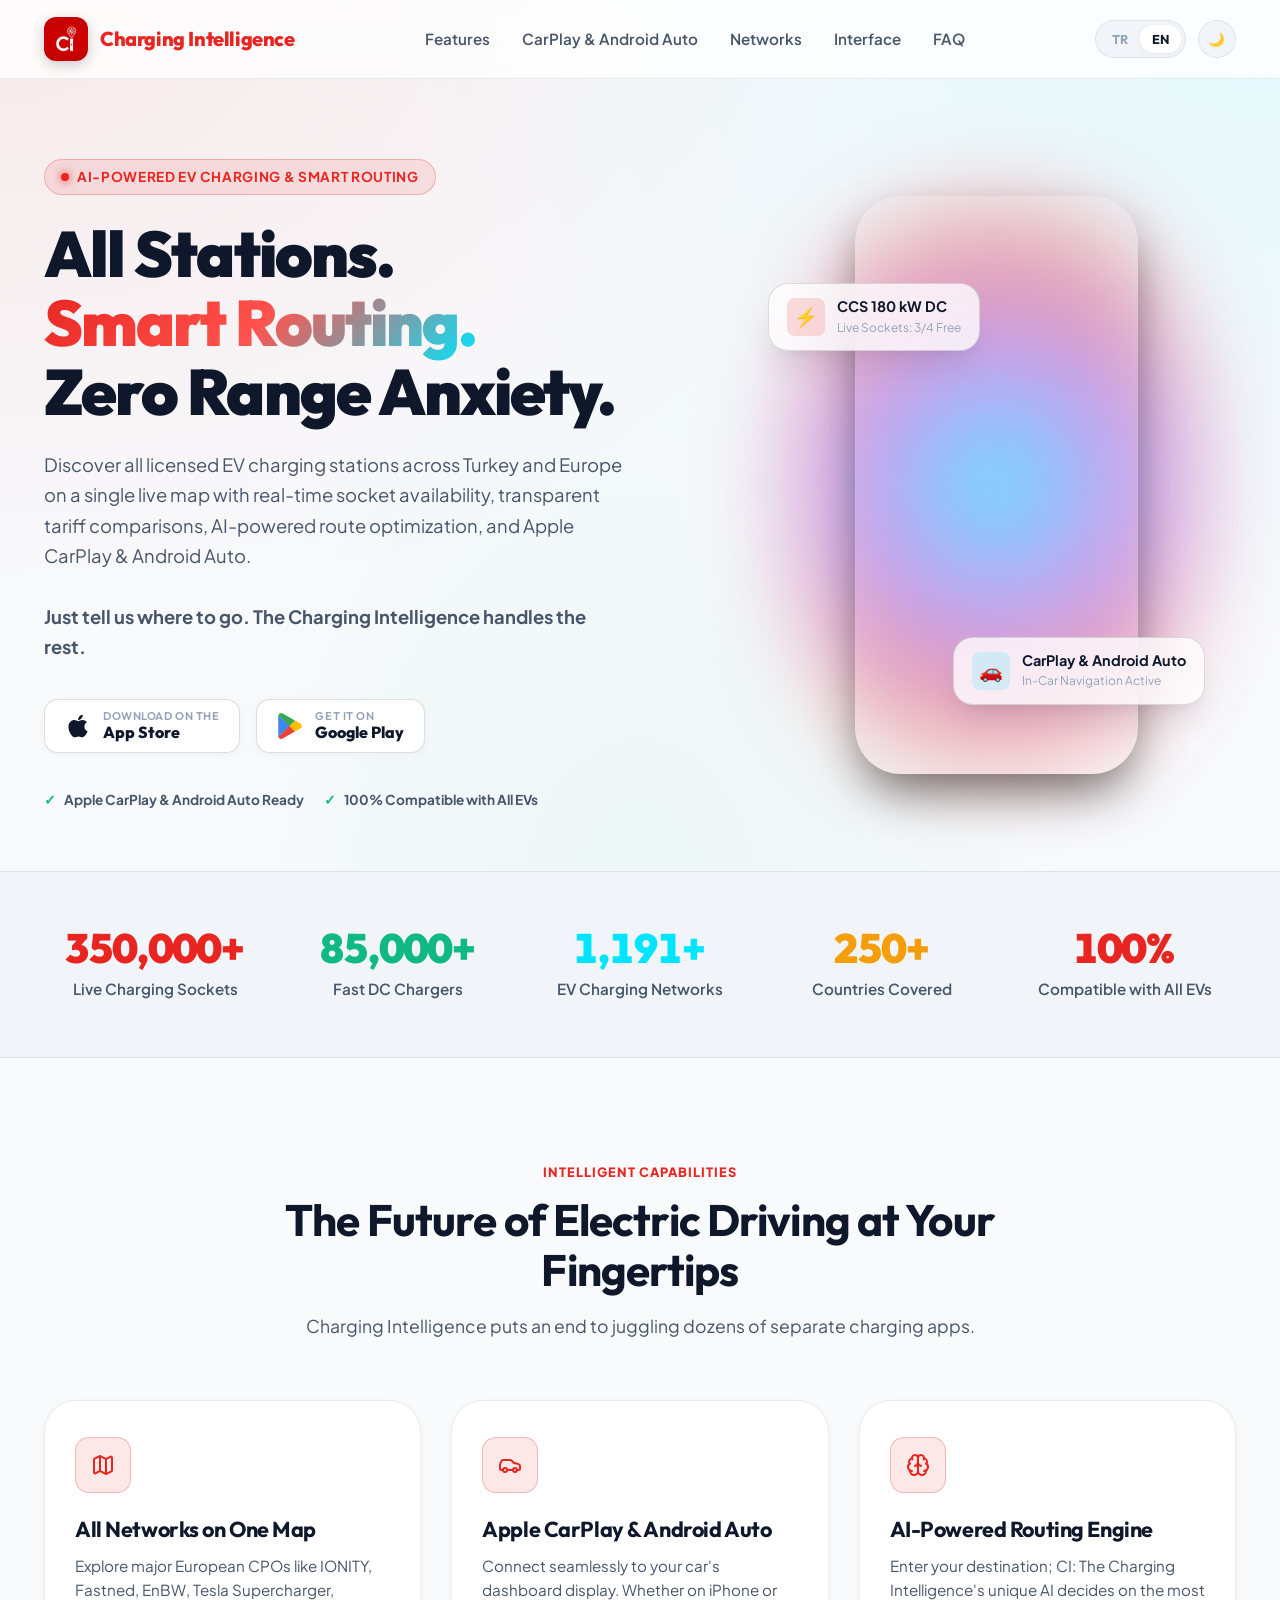
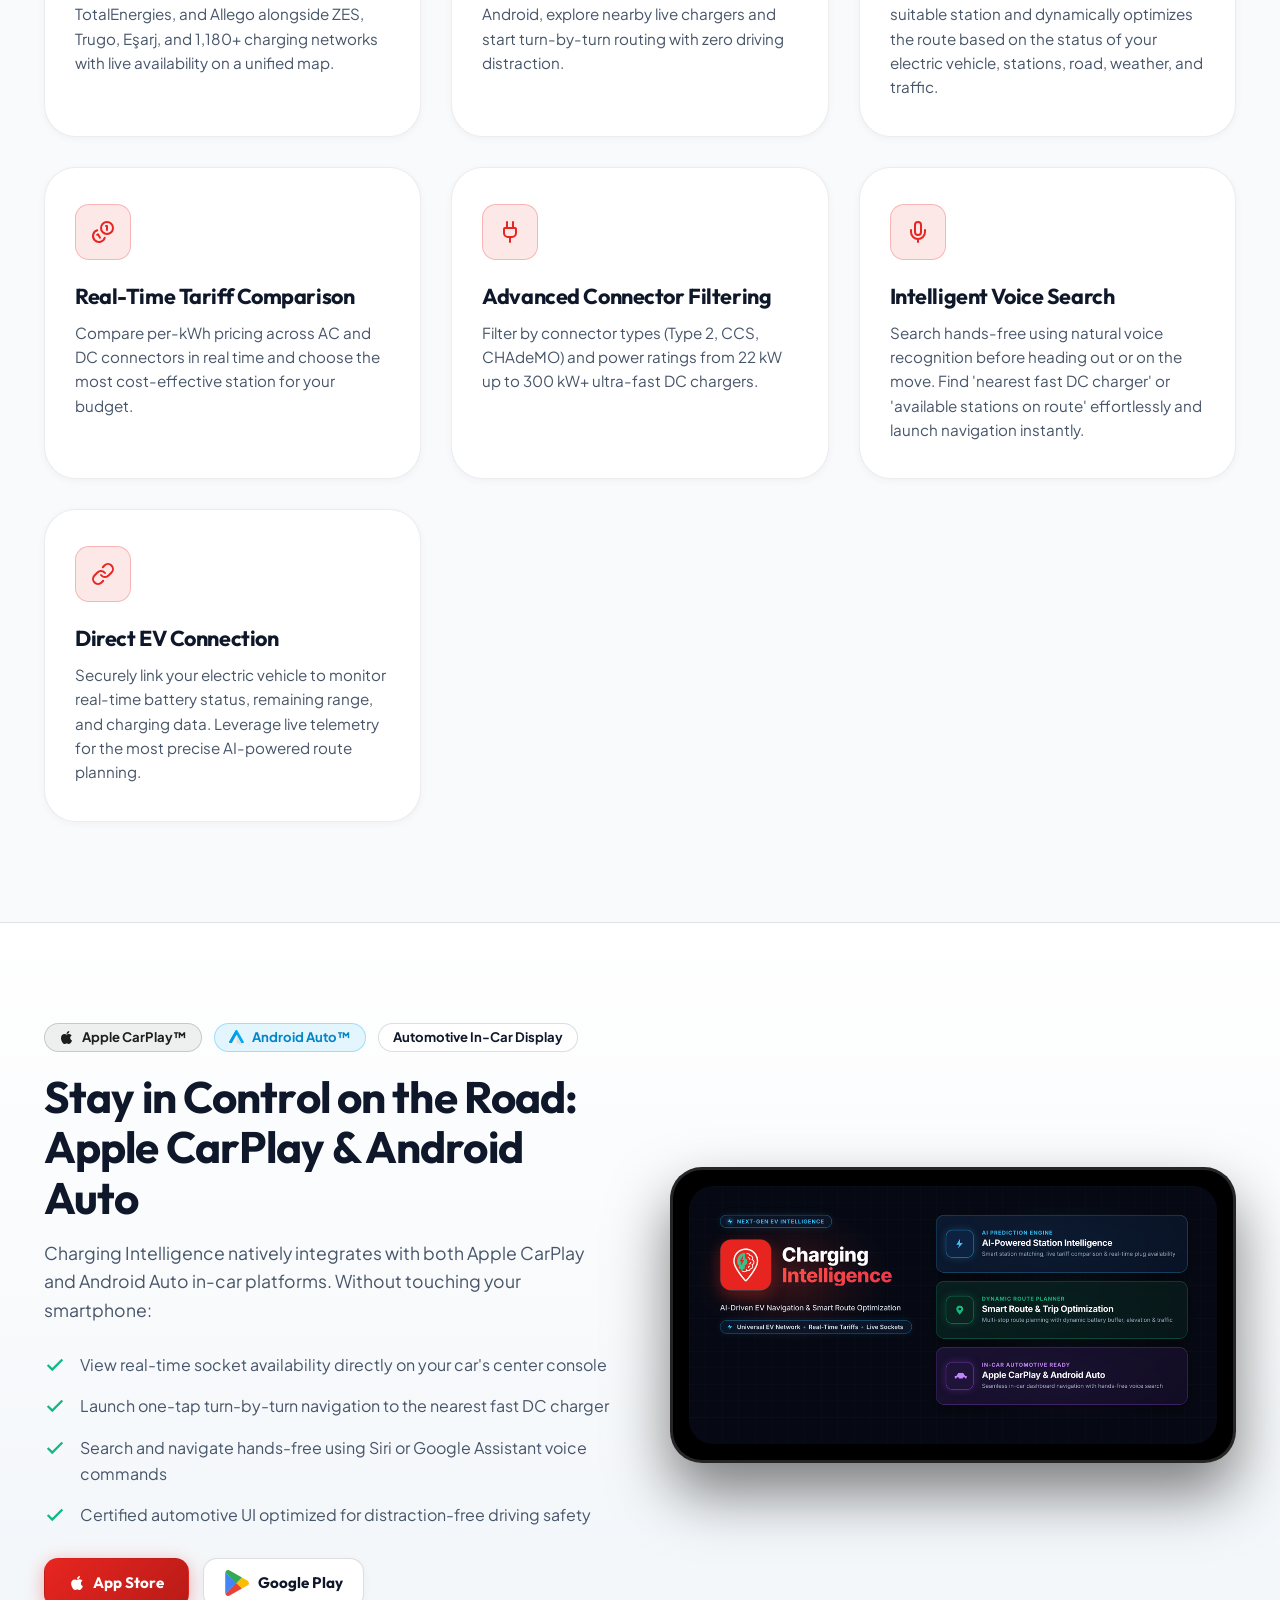
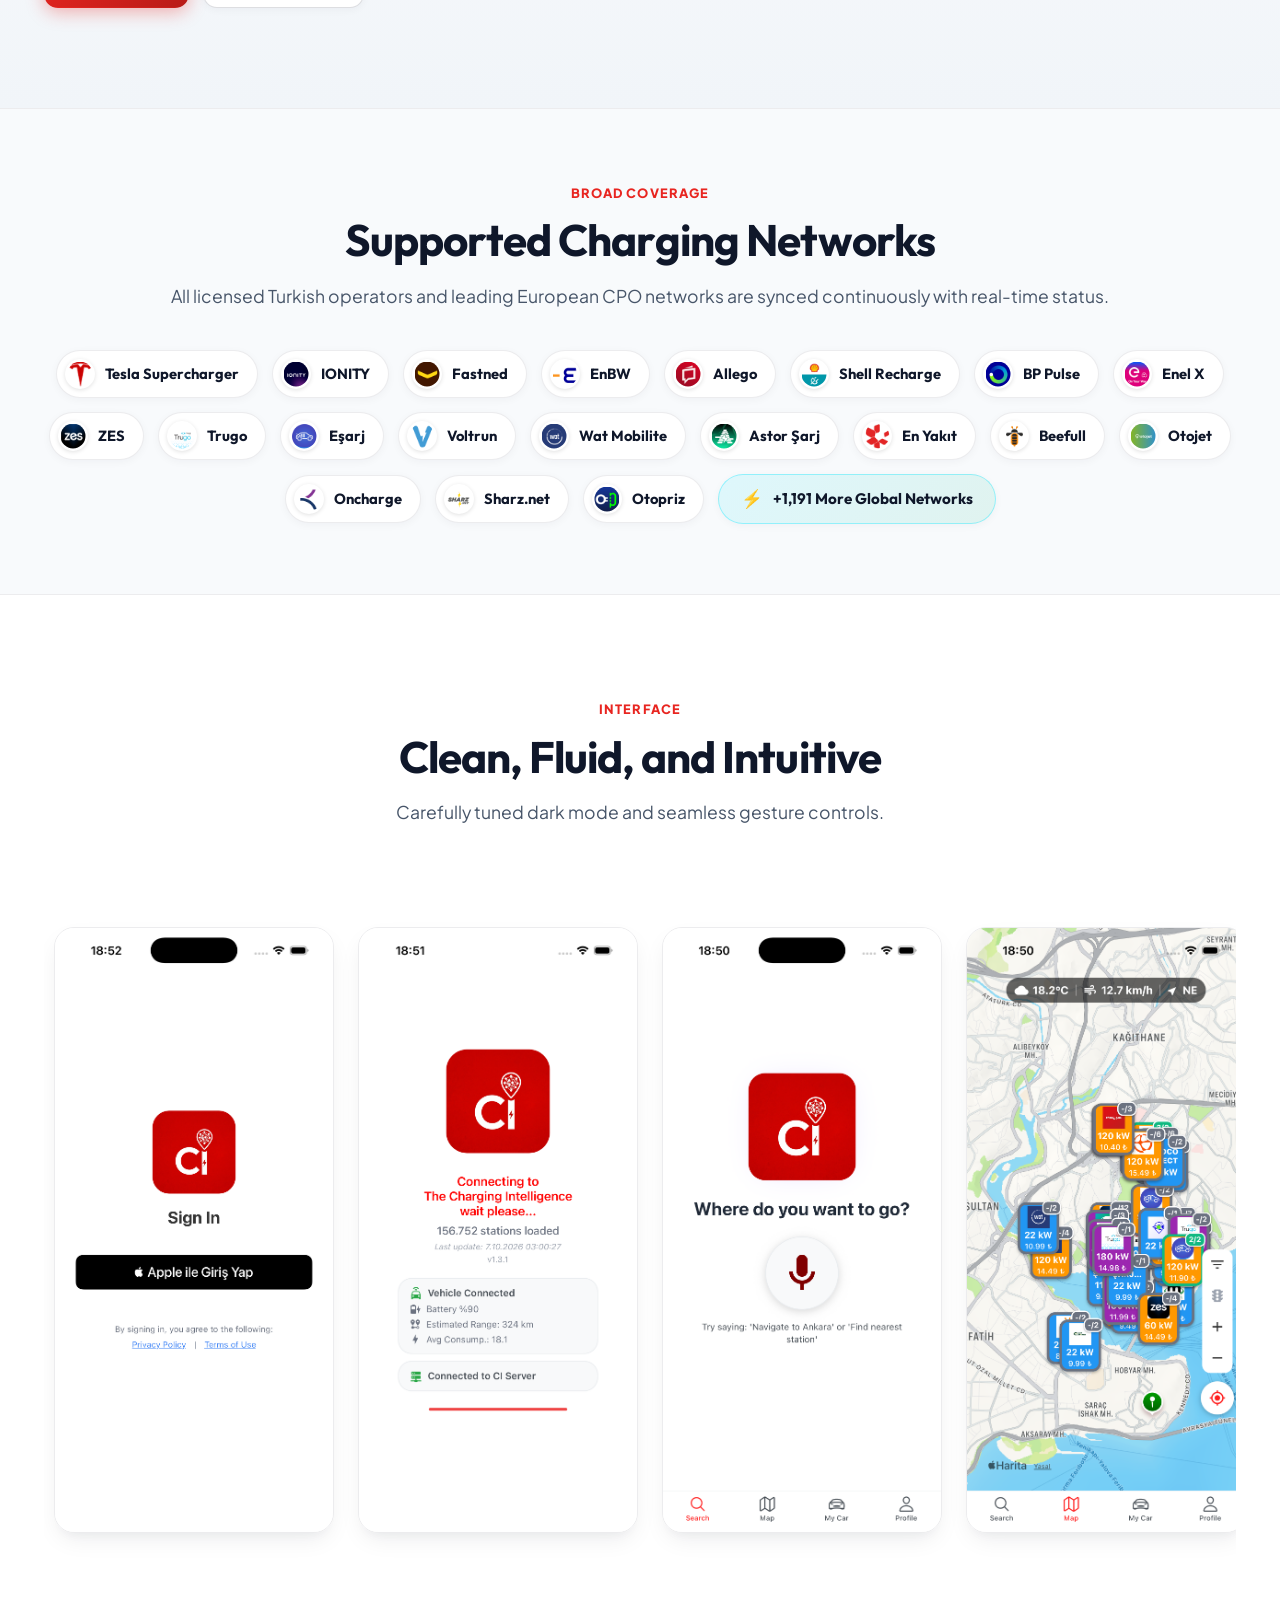
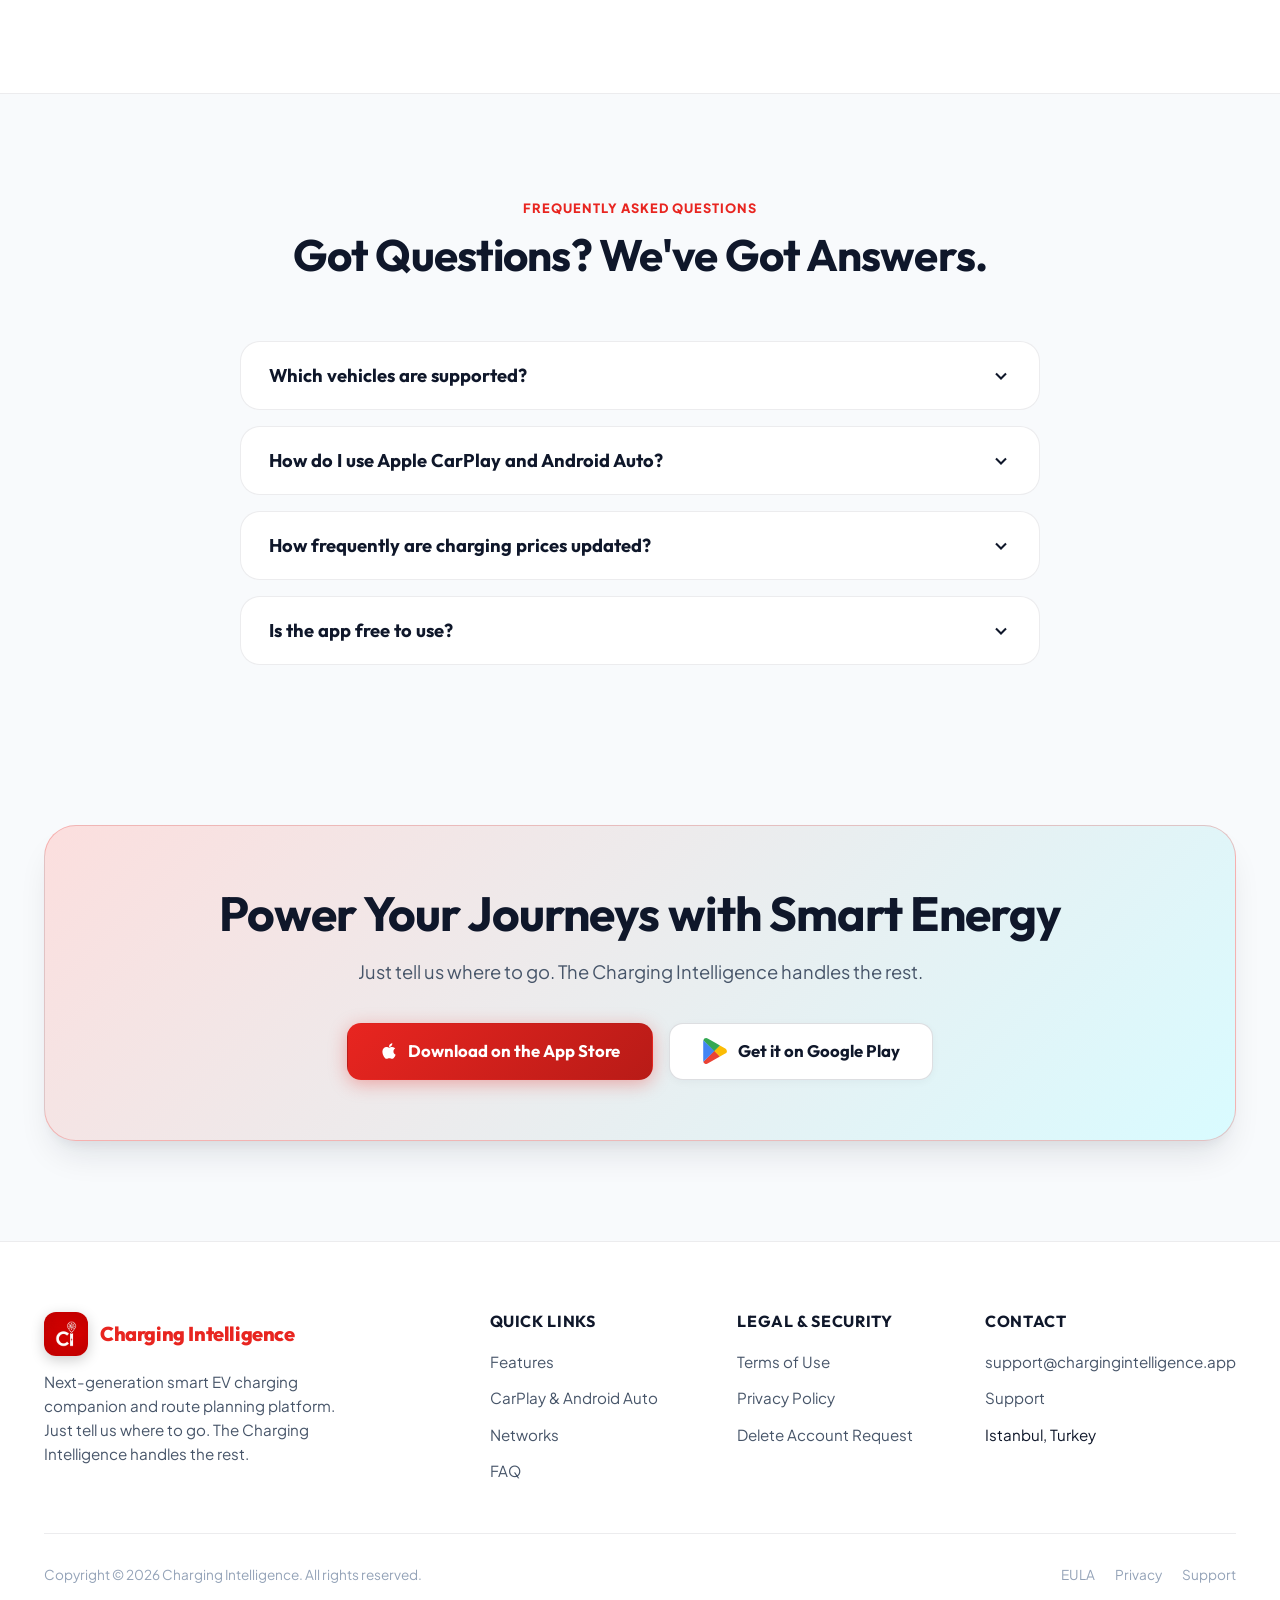
==== commit d159f7f7: "refactor: update marketing copy and descriptions with new tagline across site and localizations" ====
--- a/index.html
+++ b/index.html
@@ -4,12 +4,12 @@
   <meta charset="UTF-8">
   <meta name="viewport" content="width=device-width, initial-scale=1.0">
   <title>Charging Intelligence: AI-Powered EV Charging & Smart Route Planner</title>
-  <meta name="description" content="Discover EV charging stations with live socket status, smart AI route planner, and seamless Apple CarPlay & Android Auto integration across Turkey and Europe!">
+  <meta name="description" content="Just tell us where to go. The Charging Intelligence handles the rest. Discover EV charging stations with live socket status, smart AI route planner, and seamless Apple CarPlay & Android Auto integration!">
   <meta name="keywords" content="EV charging station, electric vehicle, route planner, apple carplay, android auto, live sockets, ccs connector, type 2, smart navigation">
   
   <!-- OpenGraph & Social Cards -->
   <meta property="og:title" content="Charging Intelligence: Smart EV Maps & Routing">
-  <meta property="og:description" content="All charging stations on a single live map. Real-time socket availability, transparent tariffs, and Apple CarPlay & Android Auto support.">
+  <meta property="og:description" content="Just tell us where to go. The Charging Intelligence handles the rest. All charging stations on a single live map with real-time socket availability and AI routing.">
   <meta property="og:image" content="assets/feature_graphic_1024x500.png">
   <meta property="og:url" content="https://chargingintelligence.app">
   <meta property="og:type" content="website">
@@ -491,7 +491,7 @@
   <div class="container">
     <div class="cta-banner">
       <h2 data-i18n="cta-title">Power Your Journeys with Smart Energy</h2>
-      <p data-i18n="cta-desc">Download Charging Intelligence today and leave range anxiety in the rear-view mirror.</p>
+      <p data-i18n="cta-desc">Just tell us where to go. The Charging Intelligence handles the rest.</p>
 
       <div class="cta-store-buttons">
         <a href="https://apps.apple.com/tr/app/ci-charging-intelligence/id6812791627" target="_blank" rel="noopener noreferrer" class="btn btn-primary" id="cta-apple-bottom" style="padding: 14px 32px; font-size: 1.05rem; display: inline-flex; align-items: center; gap: 10px;">
@@ -517,7 +517,7 @@
             <img src="assets/app_icon_512x512.png" alt="Charging Intelligence Logo" class="nav-logo">
             <div class="nav-brand-text">Charging <span>Intelligence</span></div>
           </div>
-          <p data-i18n="footer-brand-desc">Next-generation smart EV charging companion and route planning platform.</p>
+          <p data-i18n="footer-brand-desc">Next-generation smart EV charging companion and route planning platform. Just tell us where to go. The Charging Intelligence handles the rest.</p>
         </div>
 
         <div class="footer-col">
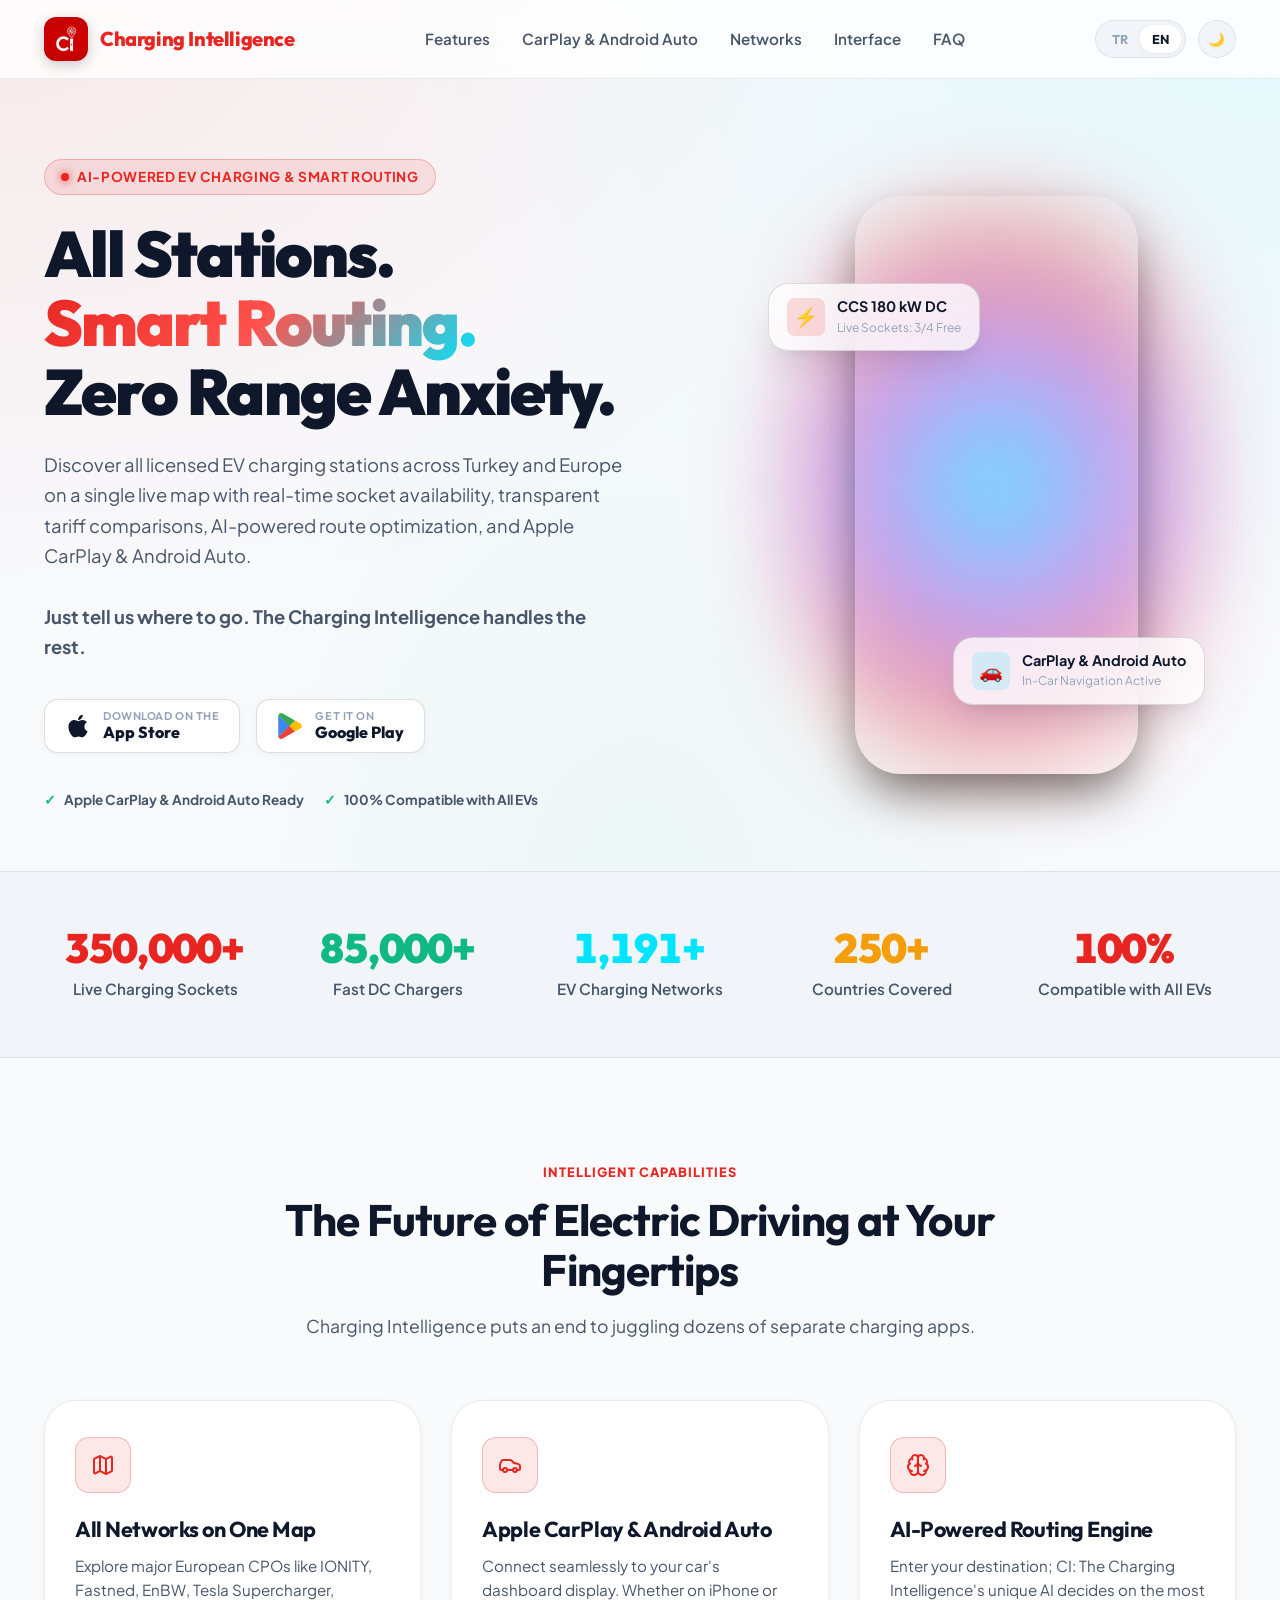
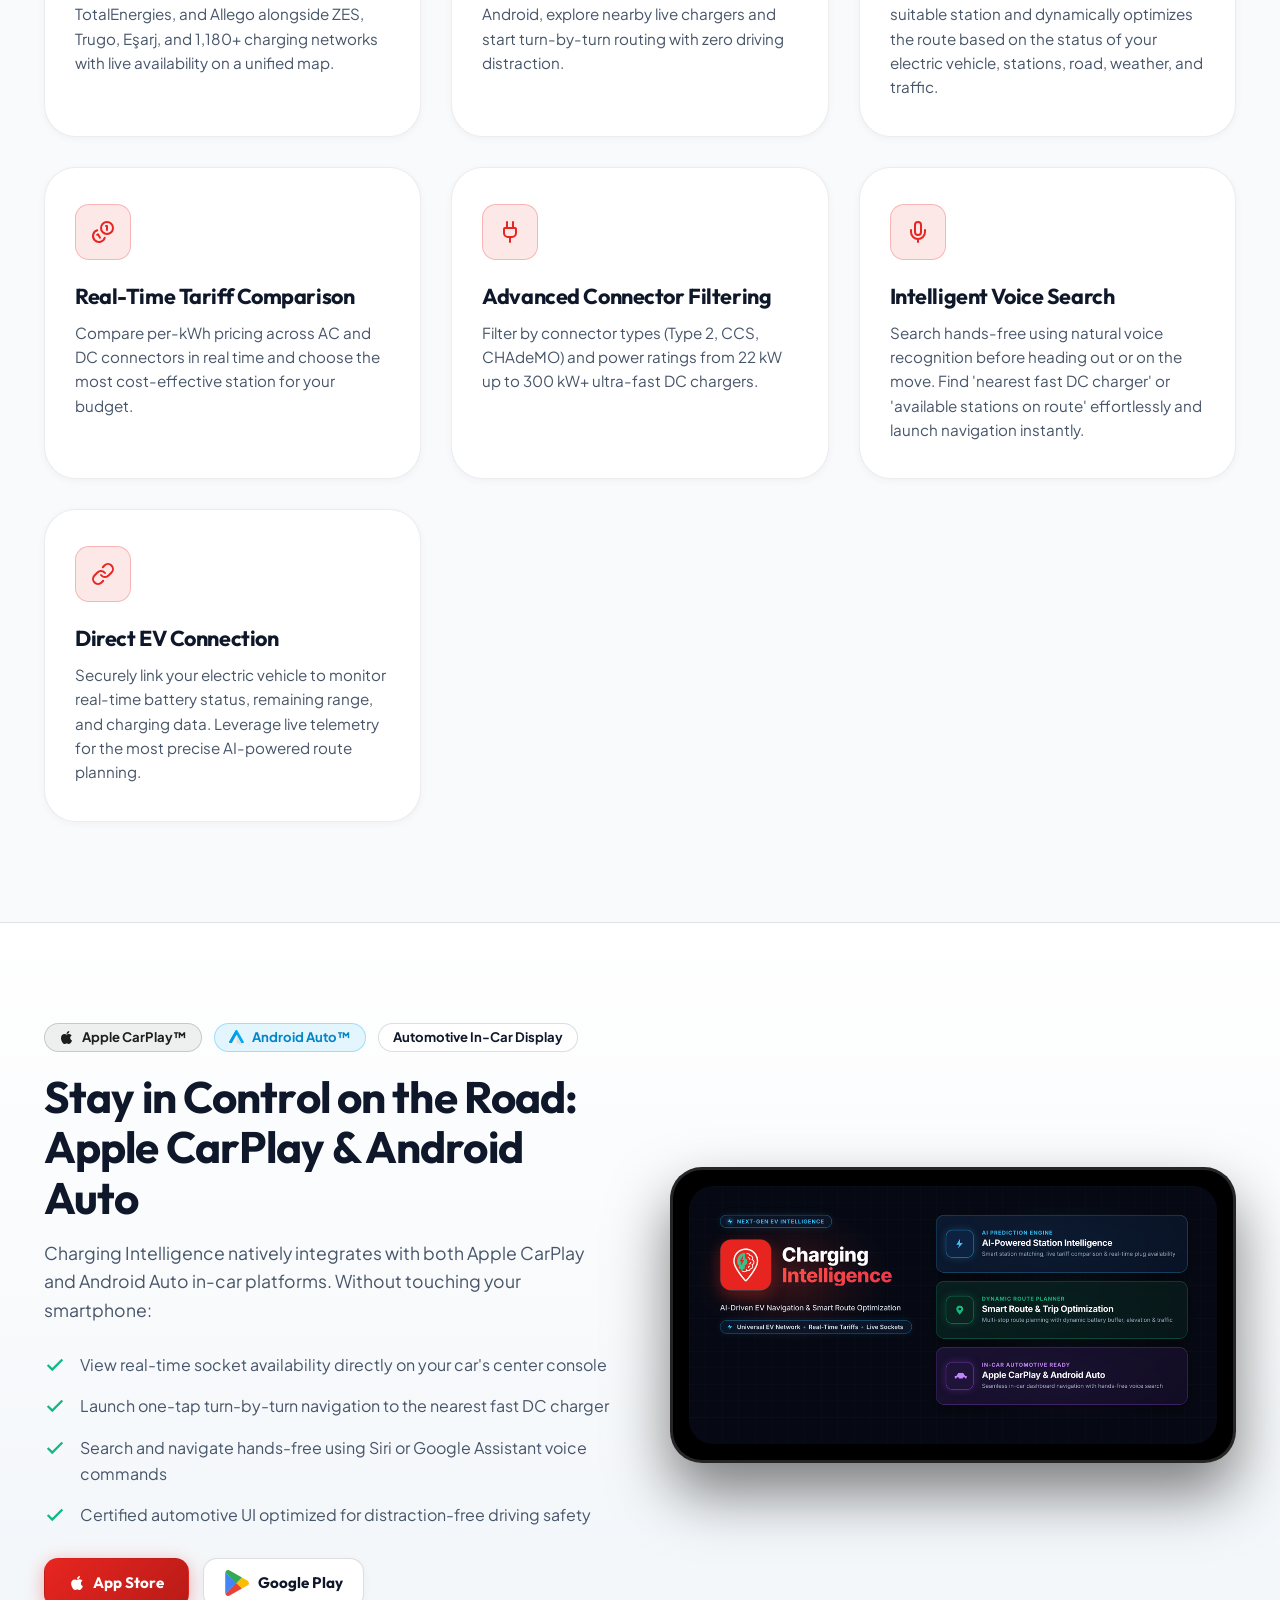
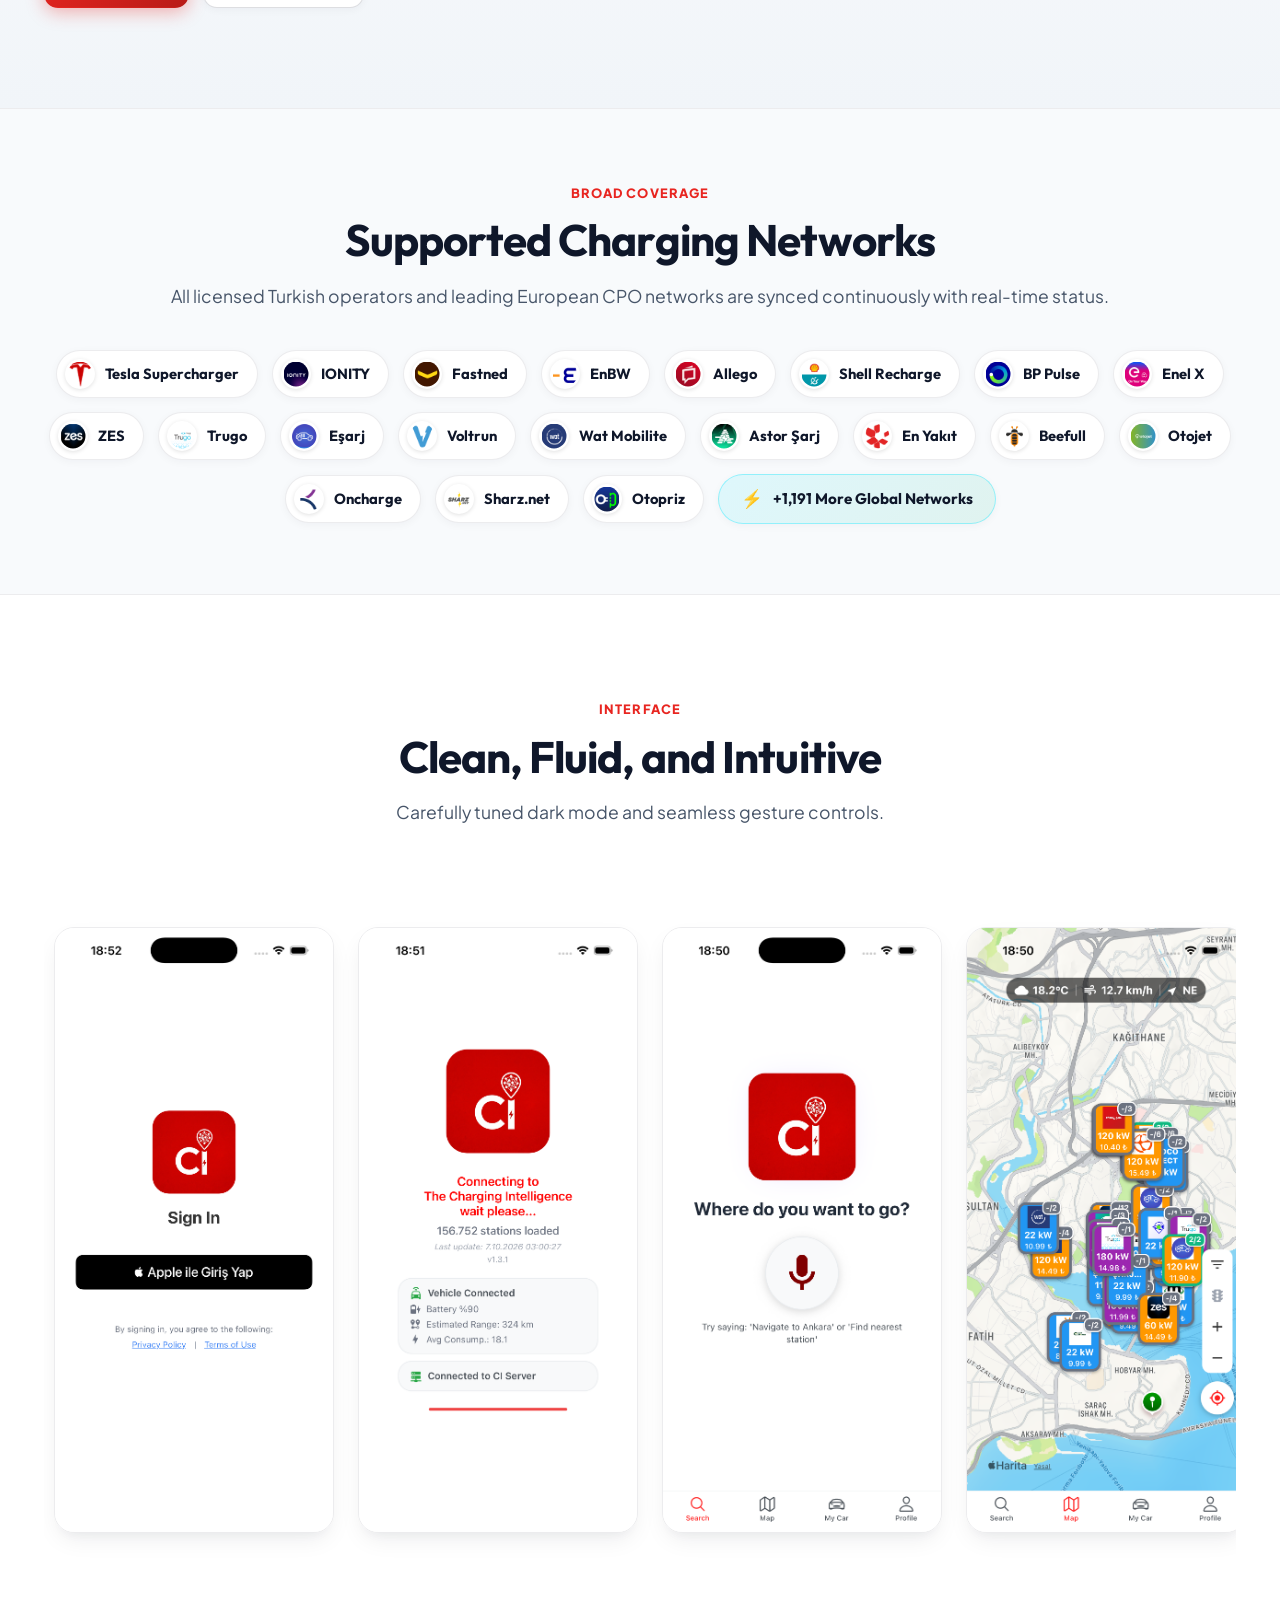
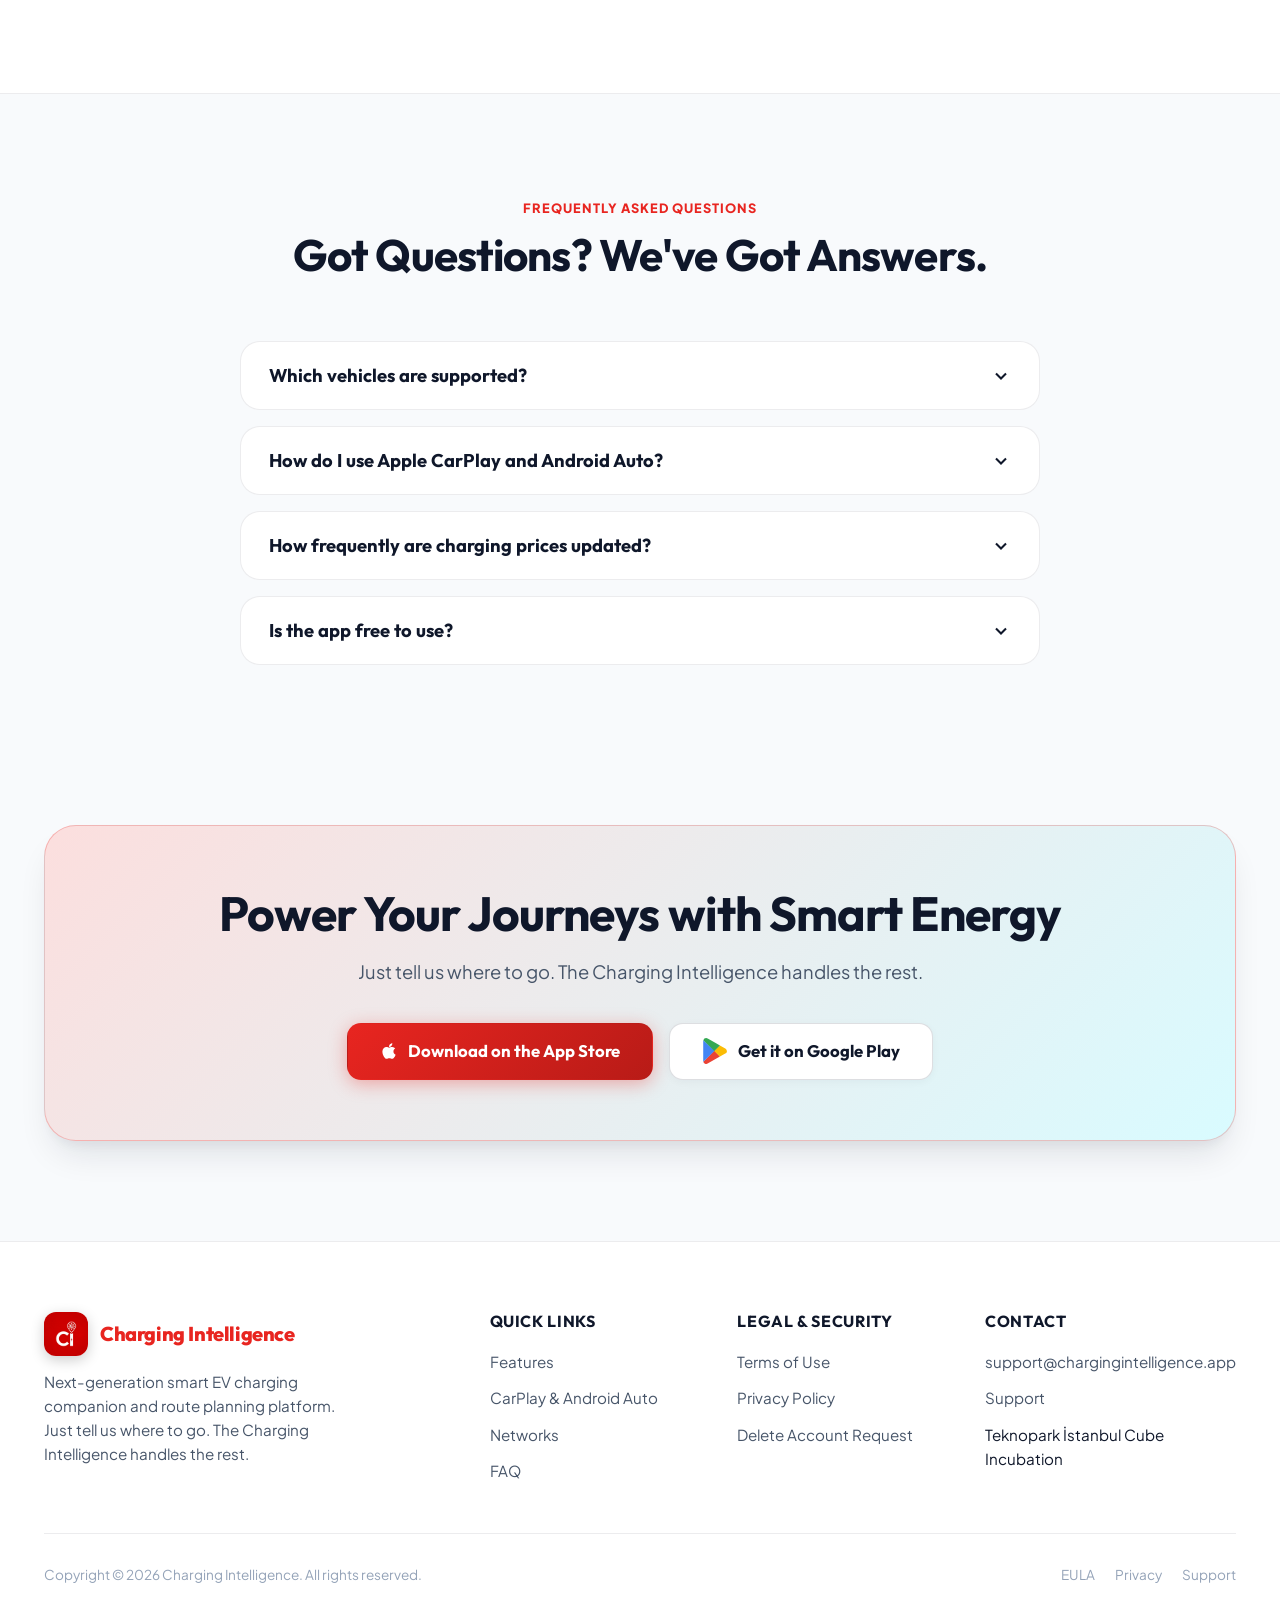
==== commit b6236856: "chore: update address to Teknopark İstanbul Cube Incubation" ====
--- a/index.html
+++ b/index.html
@@ -94,7 +94,7 @@
               </div>
             </a>
 
-            <a href="https://play.google.com" target="_blank" rel="noopener noreferrer" class="btn btn-store" id="cta-google-download">
+            <a href="https://groups.google.com/g/ci_test_group/about" target="_blank" rel="noopener noreferrer" class="btn btn-store" id="cta-google-download">
               <svg viewBox="0 0 28.99 31.99" aria-hidden="true"><path fill="#ea4335" d="M13.54 15.28.12 29.34a3.66 3.66 0 0 0 5.33 2.16l15.1-8.6Z"/><path fill="#fbbc04" d="m27.11 12.89-6.53-3.74-7.35 6.45 7.38 7.28 6.48-3.7a3.54 3.54 0 0 0 1.5-4.79 3.62 3.62 0 0 0-1.5-1.5z"/><path fill="#4285f4" d="M.12 2.66a3.57 3.57 0 0 0-.12.92v24.84a3.57 3.57 0 0 0 .12.92L14 15.64Z"/><path fill="#34a853" d="m13.64 16 6.94-6.85L5.5.51A3.73 3.73 0 0 0 3.63 0 3.64 3.64 0 0 0 .12 2.65Z"/></svg>
               <div class="btn-store-text">
                 <small data-i18n="hero-store-google-sub">Get it on</small>
@@ -291,7 +291,7 @@
               <svg viewBox="0 0 384 512" width="16" height="16" fill="currentColor" aria-hidden="true"><path d="M318.7 268.7c-.2-36.7 16.4-64.4 50-84.8-18.8-26.9-47.2-41.7-84.7-44.6-35.5-2.8-74.3 20.7-88.5 20.7-15 0-49.4-19.7-76.4-19.7C63.3 141.2 4 184.8 4 273.5q0 39.3 14.4 81.2c12.8 36.7 59 126.7 107.2 125.2 25.2-.6 43-17.9 75.8-17.9 31.8 0 48.3 17.9 76.4 17.9 48.6-.7 90.4-82.5 102.6-119.3-65.2-30.7-61.7-90-61.7-91.9zm-56.6-164.2c27.3-32.4 24.8-61.9 24-72.5-24.1 1.4-52 16.4-67.9 34.9-17.5 19.8-27.8 44.3-25.6 71.9 26.1 2 49.9-11.4 69.5-34.3z"/></svg>
               <span>App Store</span>
             </a>
-            <a href="https://play.google.com" target="_blank" rel="noopener noreferrer" class="btn btn-store" style="display: inline-flex; align-items: center; gap: 8px;">
+            <a href="https://groups.google.com/g/ci_test_group/about" target="_blank" rel="noopener noreferrer" class="btn btn-store" style="display: inline-flex; align-items: center; gap: 8px;">
               <svg viewBox="0 0 28.99 31.99" width="16" height="16" aria-hidden="true"><path fill="#ea4335" d="M13.54 15.28.12 29.34a3.66 3.66 0 0 0 5.33 2.16l15.1-8.6Z"/><path fill="#fbbc04" d="m27.11 12.89-6.53-3.74-7.35 6.45 7.38 7.28 6.48-3.7a3.54 3.54 0 0 0 1.5-4.79 3.62 3.62 0 0 0-1.5-1.5z"/><path fill="#4285f4" d="M.12 2.66a3.57 3.57 0 0 0-.12.92v24.84a3.57 3.57 0 0 0 .12.92L14 15.64Z"/><path fill="#34a853" d="m13.64 16 6.94-6.85L5.5.51A3.73 3.73 0 0 0 3.63 0 3.64 3.64 0 0 0 .12 2.65Z"/></svg>
               <span>Google Play</span>
             </a>
@@ -498,7 +498,7 @@
           <svg viewBox="0 0 384 512" width="18" height="18" fill="currentColor" aria-hidden="true"><path d="M318.7 268.7c-.2-36.7 16.4-64.4 50-84.8-18.8-26.9-47.2-41.7-84.7-44.6-35.5-2.8-74.3 20.7-88.5 20.7-15 0-49.4-19.7-76.4-19.7C63.3 141.2 4 184.8 4 273.5q0 39.3 14.4 81.2c12.8 36.7 59 126.7 107.2 125.2 25.2-.6 43-17.9 75.8-17.9 31.8 0 48.3 17.9 76.4 17.9 48.6-.7 90.4-82.5 102.6-119.3-65.2-30.7-61.7-90-61.7-91.9zm-56.6-164.2c27.3-32.4 24.8-61.9 24-72.5-24.1 1.4-52 16.4-67.9 34.9-17.5 19.8-27.8 44.3-25.6 71.9 26.1 2 49.9-11.4 69.5-34.3z"/></svg>
           <span data-i18n="cta-btn-apple">Download on the App Store</span>
         </a>
-        <a href="https://play.google.com" target="_blank" rel="noopener noreferrer" class="btn btn-store" id="cta-google-bottom" style="padding: 14px 32px; font-size: 1.05rem; display: inline-flex; align-items: center; gap: 10px;">
+        <a href="https://groups.google.com/g/ci_test_group/about" target="_blank" rel="noopener noreferrer" class="btn btn-store" id="cta-google-bottom" style="padding: 14px 32px; font-size: 1.05rem; display: inline-flex; align-items: center; gap: 10px;">
           <svg viewBox="0 0 28.99 31.99" width="18" height="18" aria-hidden="true"><path fill="#ea4335" d="M13.54 15.28.12 29.34a3.66 3.66 0 0 0 5.33 2.16l15.1-8.6Z"/><path fill="#fbbc04" d="m27.11 12.89-6.53-3.74-7.35 6.45 7.38 7.28 6.48-3.7a3.54 3.54 0 0 0 1.5-4.79 3.62 3.62 0 0 0-1.5-1.5z"/><path fill="#4285f4" d="M.12 2.66a3.57 3.57 0 0 0-.12.92v24.84a3.57 3.57 0 0 0 .12.92L14 15.64Z"/><path fill="#34a853" d="m13.64 16 6.94-6.85L5.5.51A3.73 3.73 0 0 0 3.63 0 3.64 3.64 0 0 0 .12 2.65Z"/></svg>
           <span data-i18n="cta-btn-google">Get it on Google Play</span>
         </a>
@@ -544,7 +544,7 @@
           <ul class="footer-links">
             <li><a href="mailto:support@chargingintelligence.app">support@chargingintelligence.app</a></li>
             <li><a href="support.html" data-i18n="nav-support">Support Center</a></li>
-            <li><span> Istanbul, Turkey</span></li>
+            <li><span>Teknopark İstanbul Cube Incubation</span></li>
           </ul>
         </div>
       </div>
